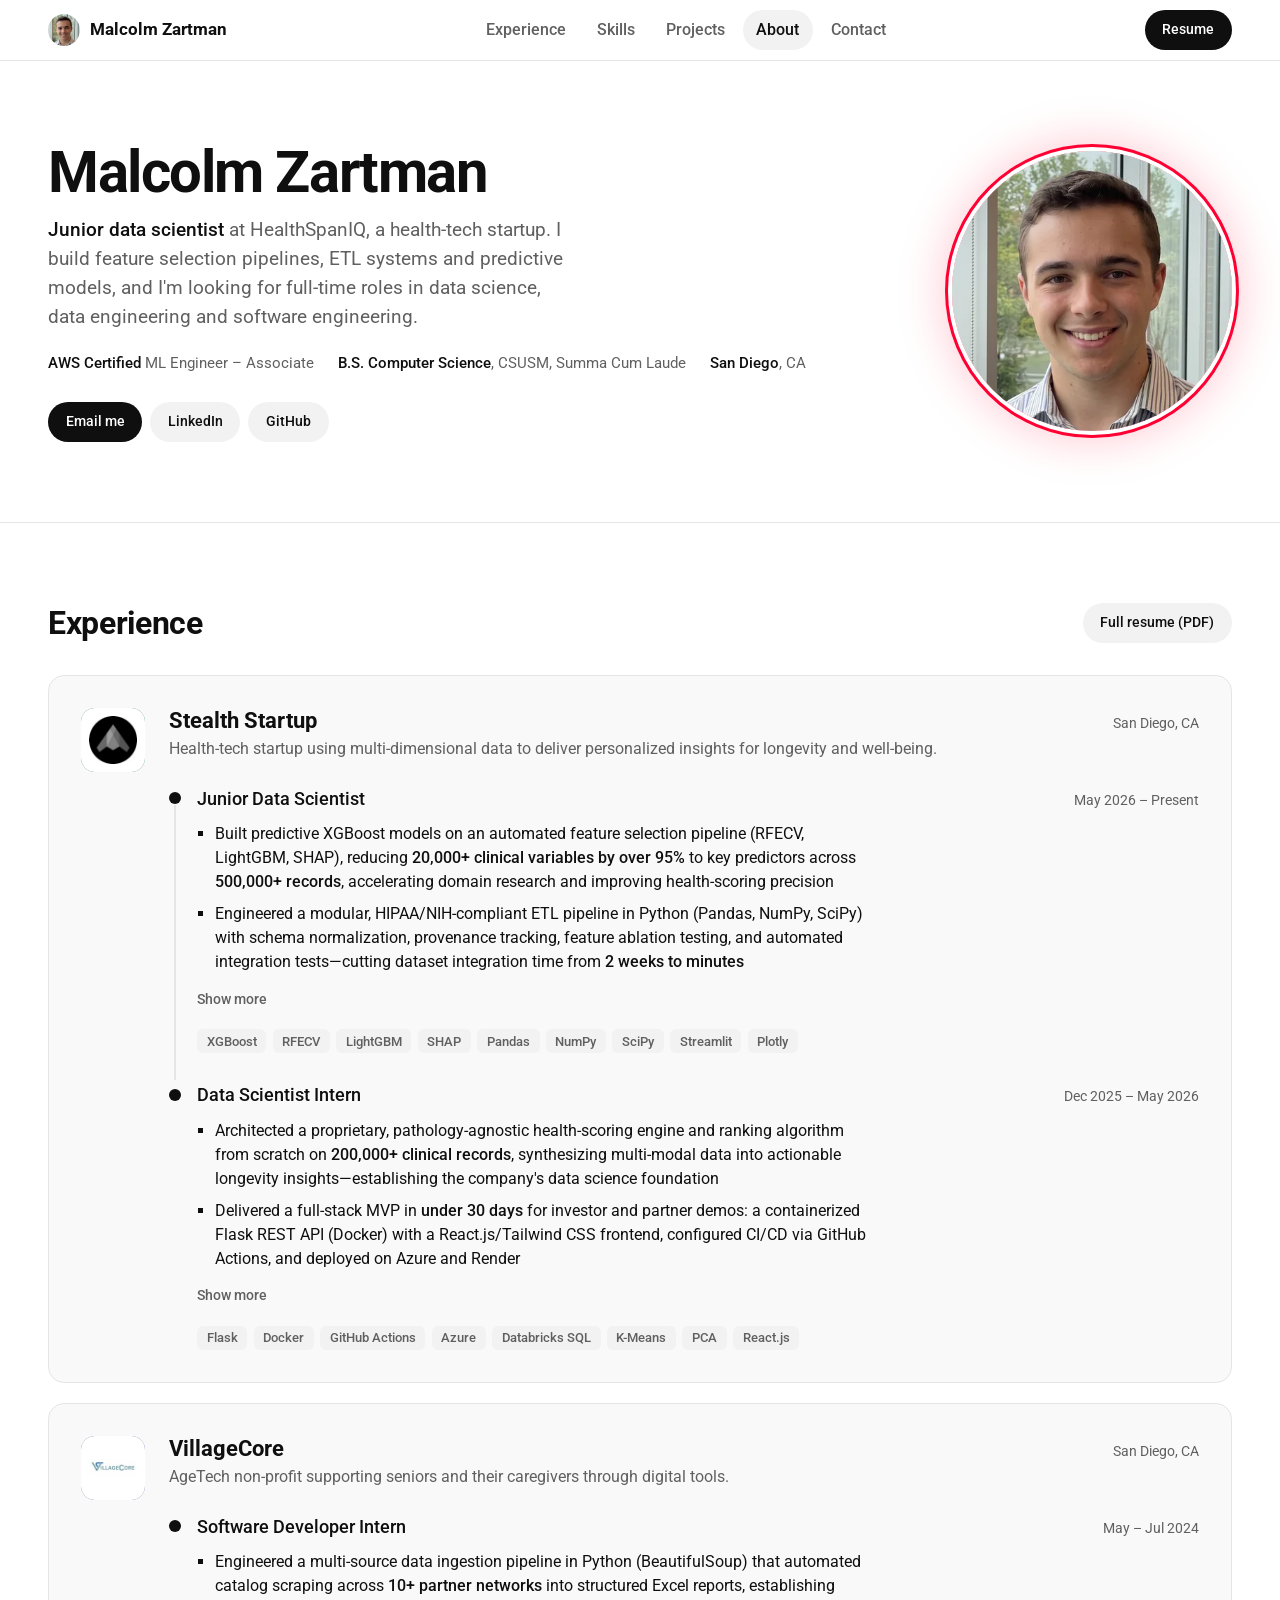
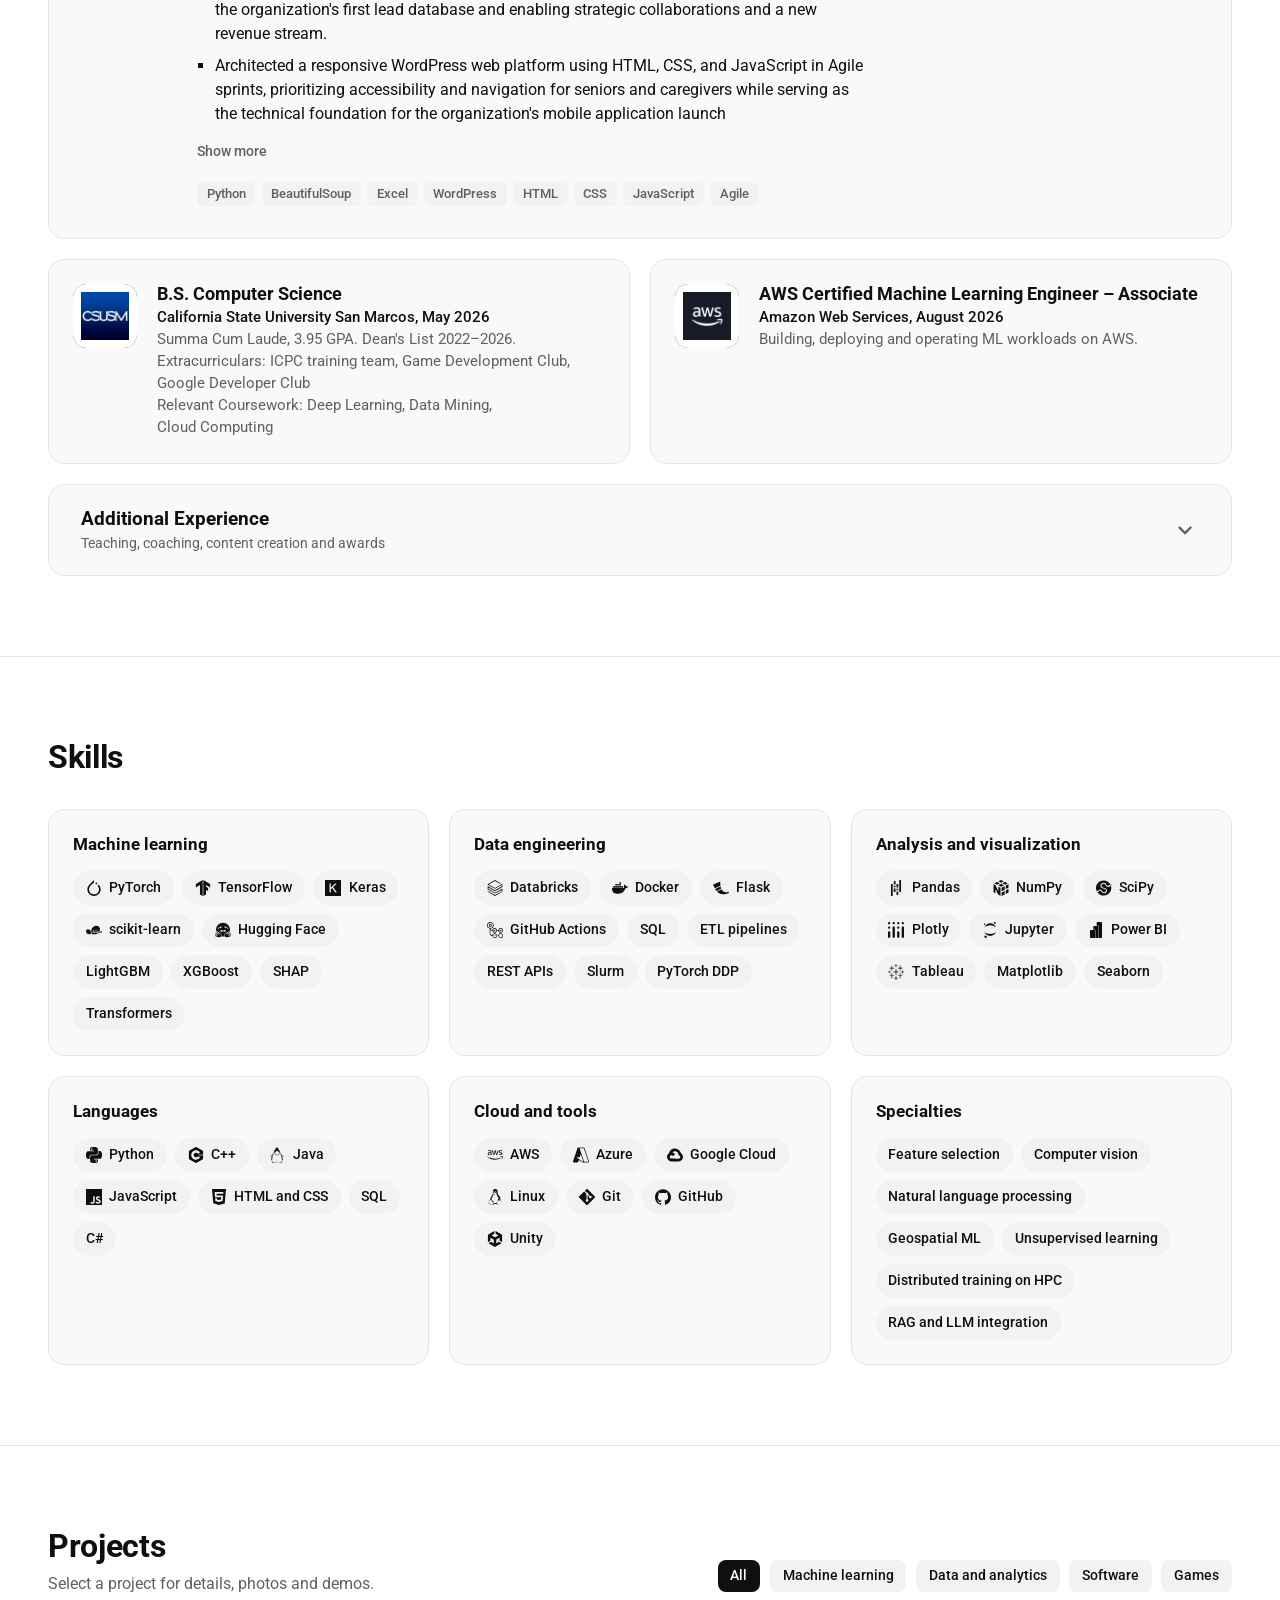
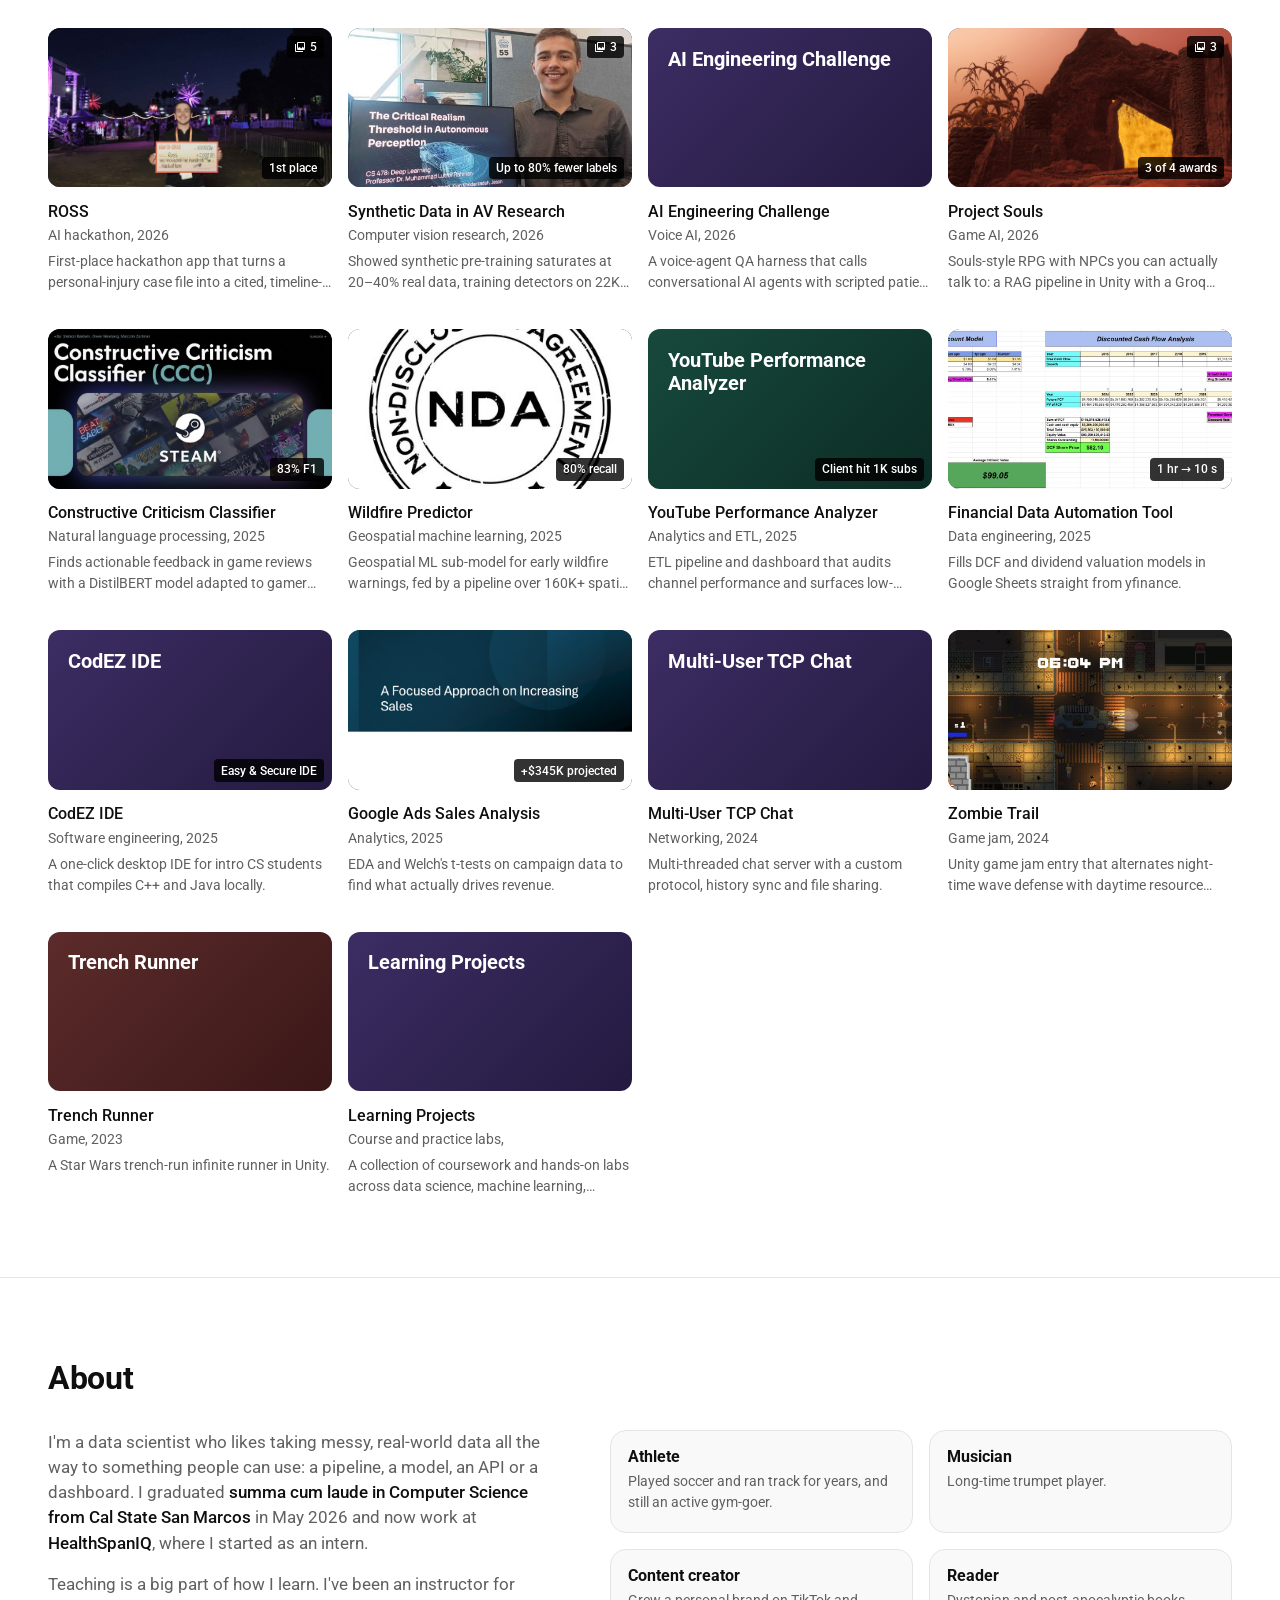
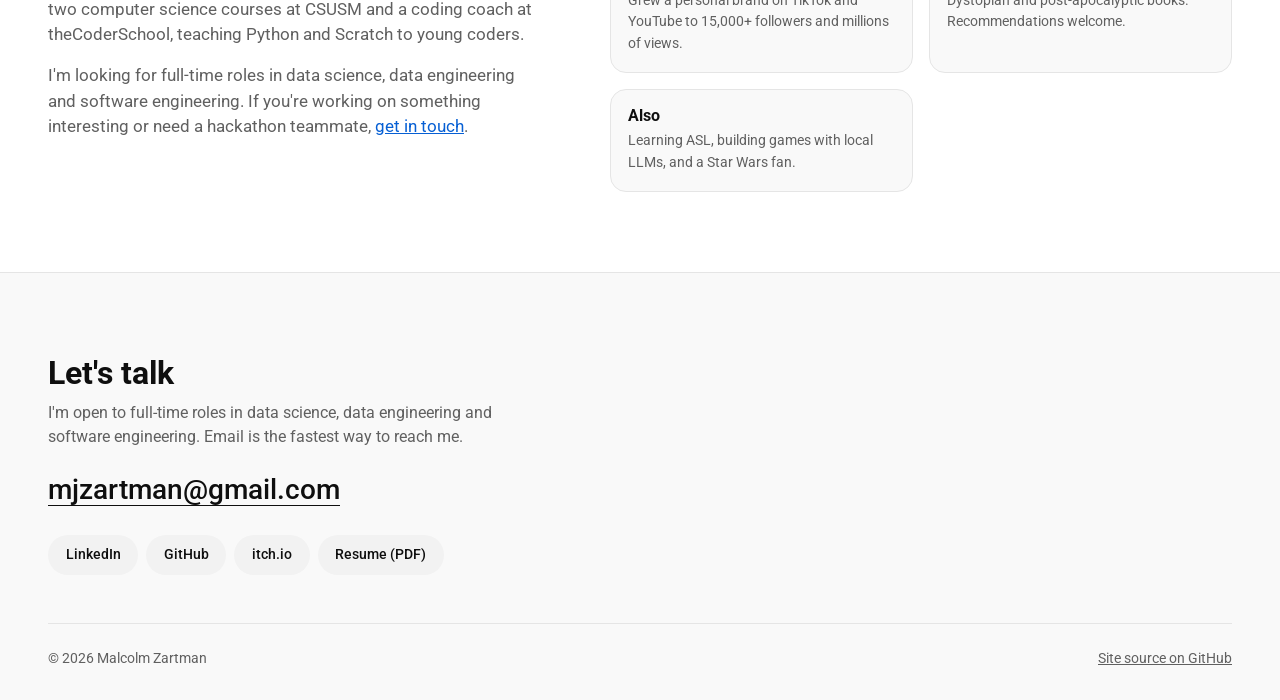
==== index.html @ df13b19b "Update index.html" ====
<!doctype html>
<html lang="en">

<head>
  <meta charset="utf-8">
  <meta name="viewport" content="width=device-width, initial-scale=1">
  <title>Malcolm Zartman · Data scientist</title>
  <meta name="description"
    content="Malcolm Zartman is a junior data scientist at HealthSpanIQ building feature selection pipelines, ETL systems and predictive models. Open to data science, data engineering and software engineering roles.">
  <meta property="og:type" content="website">
  <meta property="og:title" content="Malcolm Zartman · Data scientist">
  <meta property="og:description"
    content="Junior data scientist. AWS Certified ML Engineer – Associate. Projects in machine learning, data engineering and software.">
  <meta property="og:url" content="https://malcolmzyx.github.io/">
  <meta property="og:image" content="https://malcolmzyx.github.io/assets/images/profile/headshot.jpg">
  <meta name="color-scheme" content="dark light">
  <link rel="icon" href="assets/icons/favicon.svg" type="image/svg+xml">
  <link rel="icon" href="favicon.ico" sizes="48x48">
  <link rel="apple-touch-icon" href="assets/icons/apple-touch-icon.png">
  <link rel="preconnect" href="https://fonts.googleapis.com">
  <link rel="preconnect" href="https://fonts.gstatic.com" crossorigin>
  <link rel="stylesheet" href="https://fonts.googleapis.com/css2?family=Roboto:wght@400;500;700&display=swap">
  <link rel="stylesheet" href="assets/css/style.css">
  <script>
    // Record images that fail before main.js loads, so it can apply fallbacks.
    document.addEventListener("error", function (e) {
      if (e.target.tagName === "IMG") (window.__brokenImgs = window.__brokenImgs || []).push(e.target);
    }, true);
  </script>
</head>

<body>
  <a class="skip-link" href="#main">Skip to content</a>

  <header class="masthead">
    <div class="wrap">
      <a class="brand" href="#top"><img src="assets/images/profile/headshot-400.webp" alt="" width="32"
          height="32">Malcolm Zartman</a>
      <nav class="site-nav" aria-label="Sections">
        <ul>
          <li><a href="#experience">Experience</a></li>
          <li><a href="#skills">Skills</a></li>
          <li><a href="#projects">Projects</a></li>
          <li><a href="#about">About</a></li>
          <li><a href="#contact">Contact</a></li>
        </ul>
      </nav>
      <a class="pill pill-primary" href="assets/files/malcolm-zartman-resume.pdf" target="_blank"
        rel="noopener">Resume</a>
    </div>
  </header>

  <main id="main">
    <!-- Hero -->
    <section class="hero" id="top" aria-labelledby="hero-title">
      <div class="wrap">
        <div>
          <h1 id="hero-title">Malcolm Zartman</h1>
          <p class="lede"><strong>Junior data scientist</strong> at HealthSpanIQ, a health-tech startup. I build feature
            selection pipelines, ETL systems and predictive models, and I'm looking for full-time roles in data science,
            data engineering and software engineering.</p>
          <ul class="facts">
            <li><strong>AWS Certified</strong> ML Engineer – Associate</li>
            <li><strong>B.S. Computer Science</strong>, CSUSM, Summa Cum Laude</li>
            <li><strong>San Diego</strong>, CA</li>
          </ul>
          <ul class="pills">
            <li><a class="pill pill-primary" href="mailto:mjzartman@gmail.com">Email me</a></li>
            <li><a class="pill" href="https://www.linkedin.com/in/malcolm-zartman">LinkedIn</a></li>
            <li><a class="pill" href="https://github.com/MalcolmZyx">GitHub</a></li>
          </ul>
        </div>
        <img class="hero-photo" src="assets/images/profile/headshot-800.webp"
          srcset="assets/images/profile/headshot-400.webp 400w, assets/images/profile/headshot-800.webp 800w"
          sizes="(min-width: 900px) 280px, 140px" alt="Malcolm Zartman" width="280" height="280">
      </div>
    </section>

    <!-- Experience -->
    <section class="section" id="experience" aria-labelledby="experience-title">
      <div class="wrap">
        <div class="section-head">
          <div>
            <h2 class="section-title" id="experience-title">Experience</h2>
          </div>
          <a class="pill" href="assets/files/malcolm-zartman-resume.pdf" target="_blank" rel="noopener">Full resume
            (PDF)</a>
        </div>

        <ul class="employers">
          <li class="employer">
            <!-- Logo: add assets/images/experience/healthspaniq.svg (or .png) to replace the monogram. -->
            <div class="logo" style="--logo-bg:#1f6f5c" aria-hidden="true">HS<img
                src="assets/images/experience/healthspaniq.jpg" alt=""></div>
            <div>
              <div class="employer-head">
                <h3>Stealth Startup</h3>
                <span class="employer-place">San Diego, CA</span>
              </div>
              <p class="employer-about">Health-tech startup using multi-dimensional data to deliver personalized
                insights for longevity and well-being.</p>
              <ol class="roles">
                <li class="role">
                  <div class="role-head">
                    <h4>Junior Data Scientist</h4>
                    <span class="role-dates">May 2026 – Present</span>
                  </div>
                  <ul class="role-points">
                    <li>Built predictive XGBoost models on an automated feature selection pipeline (RFECV, LightGBM,
                      SHAP), reducing <strong>20,000+ clinical variables by over 95%</strong> to key predictors across
                      <strong>500,000+ records</strong>, accelerating domain research and improving health-scoring
                      precision
                    </li>
                    <li>Engineered a modular, HIPAA/NIH-compliant ETL pipeline in Python (Pandas, NumPy, SciPy) with
                      schema normalization, provenance tracking, feature ablation testing, and automated integration
                      tests—cutting dataset integration time from <strong>2 weeks to minutes</strong></li>
                  </ul>
                  <details class="more">
                    <summary><span class="when-closed">Show more</span><span class="when-open">Show less</span>
                    </summary>
                    <ul class="role-points">
                      <li>Replaced static threshold cutoffs with continuous actuarial hazard models, enabling more
                        granular and defensible risk estimates</li>
                      <li>Developed interactive dashboards (Streamlit, Plotly, Excel) and documentation that translate
                        complex datasets, internal research, and model architecture into clear insights for
                        non-technical leadership</li>
                      <li>Built an insights engine that surfaced a novel clinical finding consistent with published
                        research, informing product strategy and investor decks</li>
                      <li>Earned an executive commendation for onboarding cross-functional technical talent and clinical
                        experts, establishing HIPAA/NIH data governance standards</li>
                    </ul>
                  </details>
                  <ul class="tags" aria-label="Tools">
                    <li>XGBoost</li>
                    <li>RFECV</li>
                    <li>LightGBM</li>
                    <li>SHAP</li>
                    <li>Pandas</li>
                    <li>NumPy</li>
                    <li>SciPy</li>
                    <li>Streamlit</li>
                    <li>Plotly</li>
                  </ul>
                </li>
                <li class="role">
                  <div class="role-head">
                    <h4>Data Scientist Intern</h4>
                    <span class="role-dates">Dec 2025 – May 2026</span>
                  </div>
                  <ul class="role-points">
                    <li>Architected a proprietary, pathology-agnostic health-scoring engine and ranking algorithm from
                      scratch on <strong>200,000+ clinical records</strong>, synthesizing multi-modal data into
                      actionable longevity insights—establishing the company's data science foundation</li>
                    <li>Delivered a full-stack MVP in <strong>under 30 days</strong> for investor and partner demos: a
                      containerized Flask REST API (Docker) with a React.js/Tailwind CSS frontend, configured CI/CD via
                      GitHub Actions, and deployed on Azure and Render</li>
                  </ul>
                  <details class="more">
                    <summary><span class="when-closed">Show more</span><span class="when-open">Show less</span>
                    </summary>
                    <ul class="role-points">
                      <li>Wrote Databricks SQL to aggregate multi-source clinical data and profiled patient risk using
                        K-Means, optimizing cohort granularity with PCA and silhouette analysis</li>
                      <li>Applied temporal sequence mining to surface drug-interaction patterns consistent with
                        published research</li>
                      <li>Partnered with the CTO and Product Manager on technical roadmaps, presenting statistical
                        modeling and analytics to leadership to support seed-investor engagement</li>
                    </ul>
                  </details>
                  <ul class="tags" aria-label="Tools">
                    <li>Flask</li>
                    <li>Docker</li>
                    <li>GitHub Actions</li>
                    <li>Azure</li>
                    <li>Databricks SQL</li>
                    <li>K-Means</li>
                    <li>PCA</li>
                    <li>React.js</li>
                  </ul>
                </li>
              </ol>
            </div>
          </li>

          <li class="employer">
            <!-- Logo: add assets/images/experience/villagecore.svg (or .png) to replace the monogram. -->
            <div class="logo" style="--logo-bg:#6a4c93" aria-hidden="true">VC<img
                src="assets/images/experience/villagecore.jpg" alt=""></div>
            <div>
              <div class="employer-head">
                <h3>VillageCore</h3>
                <span class="employer-place">San Diego, CA</span>
              </div>
              <p class="employer-about">AgeTech non-profit supporting seniors and their caregivers through digital
                tools.</p>
              <ol class="roles">
                <li class="role">
                  <div class="role-head">
                    <h4>Software Developer Intern</h4>
                    <span class="role-dates">May – Jul 2024</span>
                  </div>
                  <ul class="role-points">
                    <li>Engineered a multi-source data ingestion pipeline in Python (BeautifulSoup) that automated
                      catalog scraping across <strong>10+ partner networks</strong> into structured Excel reports,
                      establishing the organization's first lead database and enabling strategic collaborations and a
                      new revenue stream.</li>
                    <li>Architected a responsive WordPress web platform using HTML, CSS, and JavaScript in Agile
                      sprints, prioritizing accessibility and navigation for seniors and caregivers while serving as the
                      technical foundation for the organization's mobile application launch</li>
                  </ul>
                  <details class="more">
                    <summary><span class="when-closed">Show more</span><span class="when-open">Show less</span>
                    </summary>
                    <ul class="role-points">
                      <li>Designed and implemented the organization's first affiliate marketing framework within the
                        application, providing the technical infrastructure to scale partnerships and support long-term
                        sustainability</li>
                      <li>Translated high-level business goals into technical features during Agile development,
                        ensuring the platform remained highly accessible for both seniors and caregivers while improving
                        navigation and discovery time from <strong>days to minutes</strong></li>
                    </ul>
                  </details>
                  <ul class="tags" aria-label="Tools">
                    <li>Python</li>
                    <li>BeautifulSoup</li>
                    <li>Excel</li>
                    <li>WordPress</li>
                    <li>HTML</li>
                    <li>CSS</li>
                    <li>JavaScript</li>
                    <li>Agile</li>
                  </ul>
                </li>
              </ol>
            </div>
          </li>
        </ul>

        <div class="credentials">
          <div class="credential">
            <!-- Logo: assets/images/experience/csusm.svg (or .png) -->
            <div class="logo" style="--logo-bg:#1b3b6f" aria-hidden="true">CSU<img
                src="assets/images/experience/csusm.jpg" alt=""></div>
            <div>
              <h3>B.S. Computer Science</h3>
              <p class="strong">California State University San Marcos, May 2026</p>
              <p>Summa Cum Laude, 3.95 GPA. Dean's List 2022–2026.</p>
              <p>Extracurriculars: ICPC training team, Game Development Club, Google Developer Club</p>
              <p>Relevant Coursework: Deep Learning, Data Mining, Cloud Computing</p>
            </div>
          </div>
          <div class="credential">
            <!-- Logo: assets/images/experience/aws.svg (or .png) -->
            <div class="logo" style="--logo-bg:#232f3e" aria-hidden="true">AWS<img
                src="assets/images/experience/aws.jpg" alt=""></div>
            <div>
              <h3>AWS Certified Machine Learning Engineer – Associate</h3>
              <p class="strong">Amazon Web Services, August 2026</p>
              <p>Building, deploying and operating ML workloads on AWS.</p>
            </div>
          </div>
        </div>

        <!-- Additional Experience: expands on click. Each <li class="extra"> is one entry; copy one to add more.
             Optional logos: assets/images/experience/<name>.svg (or .png), same as the employers above. -->
        <details class="additional">
          <summary>
            <span>
              <span class="additional-title">Additional Experience</span>
              <span class="additional-sub">Teaching, coaching, content creation and awards</span>
            </span>
            <svg class="additional-chevron" viewBox="0 0 24 24" fill="currentColor" aria-hidden="true">
              <path d="M7.4 8.6 12 13.2l4.6-4.6L18 10l-6 6-6-6z" />
            </svg>
          </summary>
          <div class="additional-body">
            <div class="extra-group">
              <h3>Teaching and coaching</h3>
              <ul class="extra-list">
                <li class="extra">
                  <div class="logo logo-sm" style="--logo-bg:#1b3b6f" aria-hidden="true">CSU<img
                      src="assets/images/experience/csusm.jpg" alt=""></div>
                  <div>
                    <div class="extra-head">
                      <h4>Instructor, CS 211 and CS 370</h4><span class="role-dates"></span>
                    </div>
                    <p class="extra-org">California State University San Marcos</p>
                    <p>Taught and mentored university students in advanced C++ and software engineering courses.</p>
                  </div>
                </li>
                <li class="extra">
                  <div class="logo logo-sm" style="--logo-bg:#2b6cb0" aria-hidden="true">TCS<img
                      src="assets/images/experience/thecoderschool.jpg" alt=""></div>
                  <div>
                    <div class="extra-head">
                      <h4>Coding Coach</h4><span class="role-dates"></span>
                    </div>
                    <p class="extra-org">theCoderSchool</p>
                    <p>Taught Python and Scratch to young coders writing their first programs.</p>
                  </div>
                </li>
                <li class="extra">
                  <div class="logo logo-sm" style="--logo-bg:#8a5a2b" aria-hidden="true">MS<img
                      src="assets/images/experience/master-sports.jpg" alt=""></div>
                  <div>
                    <div class="extra-head">
                      <h4>Assistant Coach</h4><span class="role-dates"></span>
                    </div>
                    <p class="extra-org">Master Sports</p>
                  </div>
                </li>
              </ul>
            </div>
            <div class="extra-group">
              <h3>Content creation</h3>
              <ul class="extra-list">
                <li class="extra">
                  <div class="logo logo-sm" style="--logo-bg:#111111" aria-hidden="true"><svg class="skill-icon"
                      style="width:22px;height:22px" viewBox="0 0 24 24" fill="currentColor" aria-hidden="true"
                      focusable="false">
                      <path
                        d="M12.525.02c1.31-.02 2.61-.01 3.91-.02.08 1.53.63 3.09 1.75 4.17 1.12 1.11 2.7 1.62 4.24 1.79v4.03c-1.44-.05-2.89-.35-4.2-.97-.57-.26-1.1-.59-1.62-.93-.01 2.92.01 5.84-.02 8.75-.08 1.4-.54 2.79-1.35 3.94-1.31 1.92-3.58 3.17-5.91 3.21-1.43.08-2.86-.31-4.08-1.03-2.02-1.19-3.44-3.37-3.65-5.71-.02-.5-.03-1-.01-1.49.18-1.9 1.12-3.72 2.58-4.96 1.66-1.44 3.98-2.13 6.15-1.72.02 1.48-.04 2.96-.04 4.44-.99-.32-2.15-.23-3.02.37-.63.41-1.11 1.04-1.36 1.75-.21.51-.15 1.07-.14 1.61.24 1.64 1.82 3.02 3.5 2.87 1.12-.01 2.19-.66 2.77-1.61.19-.33.4-.67.41-1.06.1-1.79.06-3.57.07-5.36.01-4.03-.01-8.05.02-12.07z" />
                    </svg></div>
                  <div>
                    <div class="extra-head">
                      <h4>Monetized Content Creator</h4><span class="role-dates"></span>
                    </div>
                    <p class="extra-org">TikTok</p>
                    <p>Grew a personal brand to 15,000+ followers and millions of views.</p>
                  </div>
                </li>
              </ul>
            </div>
            <div class="extra-group">
              <h3>Awards</h3>
              <ul class="extra-list">
                <li class="extra">
                  <div class="logo logo-sm logo-award" aria-hidden="true"><svg viewBox="0 0 24 24" fill="currentColor"
                      width="22" height="22">
                      <path
                        d="M19 5h-2V3H7v2H5a2 2 0 0 0-2 2v1a5 5 0 0 0 4.4 4.96A5 5 0 0 0 11 15.9V19H7v2h10v-2h-4v-3.1a5 5 0 0 0 3.6-2.94A5 5 0 0 0 21 8V7a2 2 0 0 0-2-2zM5 8V7h2v3.82A3 3 0 0 1 5 8zm14 0a3 3 0 0 1-2 2.82V7h2v1z" />
                    </svg></div>
                  <div>
                    <div class="extra-head">
                      <h4>1st place, Swans Applied AI Hackathon</h4><span class="role-dates">Oct 2026</span>
                    </div>
                    <p>Won with ROSS, an AI case-brief app for personal-injury law firms. <a href="#ross"
                        data-open="ross">See the project</a></p>
                  </div>
                </li>
                <li class="extra">
                  <div class="logo logo-sm logo-award" aria-hidden="true"><svg viewBox="0 0 24 24" fill="currentColor"
                      width="22" height="22">
                      <path
                        d="M19 5h-2V3H7v2H5a2 2 0 0 0-2 2v1a5 5 0 0 0 4.4 4.96A5 5 0 0 0 11 15.9V19H7v2h10v-2h-4v-3.1a5 5 0 0 0 3.6-2.94A5 5 0 0 0 21 8V7a2 2 0 0 0-2-2zM5 8V7h2v3.82A3 3 0 0 1 5 8zm14 0a3 3 0 0 1-2 2.82V7h2v1z" />
                    </svg></div>
                  <div>
                    <div class="extra-head">
                      <h4>3 of 4 course awards, CS 485 demo day</h4><span class="role-dates">May 2026</span>
                    </div>
                    <p>Technical excellence, best art and best overall game for Project Souls. <a href="#project-souls"
                        data-open="project-souls">See the project</a></p>
                  </div>
                </li>
              </ul>
            </div>
          </div>
        </details>
      </div>
    </section>

    <!-- Skills -->
    <section class="section" id="skills" aria-labelledby="skills-title">
      <div class="wrap">
        <div class="section-head">
          <h2 class="section-title" id="skills-title">Skills</h2>
        </div>
        <ul class="skill-groups">
          <li class="skill-group">
            <h3>Machine learning</h3>
            <ul class="skill-list">
              <li class="skill"><svg class="skill-icon" viewBox="0 0 24 24" fill="currentColor" aria-hidden="true"
                  focusable="false">
                  <path
                    d="M12.005 0L4.952 7.053a9.865 9.865 0 000 14.022 9.866 9.866 0 0014.022 0c3.984-3.9 3.986-10.205.085-14.023l-1.744 1.743c2.904 2.905 2.904 7.634 0 10.538s-7.634 2.904-10.538 0-2.904-7.634 0-10.538l4.647-4.646.582-.665zm3.568 3.899a1.327 1.327 0 00-1.327 1.327 1.327 1.327 0 001.327 1.328A1.327 1.327 0 0016.9 5.226 1.327 1.327 0 0015.573 3.9z" />
                </svg>PyTorch</li>
              <li class="skill"><svg class="skill-icon" viewBox="0 0 24 24" fill="currentColor" aria-hidden="true"
                  focusable="false">
                  <path
                    d="M1.292 5.856L11.54 0v24l-4.095-2.378V7.603l-6.168 3.564.015-5.31zm21.43 5.311l-.014-5.31L12.46 0v24l4.095-2.378V14.87l3.092 1.788-.018-4.618-3.074-1.756V7.603l6.168 3.564z" />
                </svg>TensorFlow</li>
              <li class="skill"><svg class="skill-icon" viewBox="0 0 24 24" fill="currentColor" aria-hidden="true"
                  focusable="false">
                  <path
                    d="M24 0H0v24h24V0zM8.45 5.16l.2.17v6.24l6.46-6.45h1.96l.2.4-5.14 5.1 5.47 7.94-.2.3h-1.94l-4.65-6.88-2.16 2.08v4.6l-.19.2H7l-.2-.2V5.33l.17-.17h1.48z" />
                </svg>Keras</li>
              <li class="skill"><svg class="skill-icon" viewBox="0 0 24 24" fill="currentColor" aria-hidden="true"
                  focusable="false">
                  <path
                    d="M15.601 5.53c-1.91.035-3.981.91-5.63 2.56-2.93 2.93-2.083 8.53-1.088 9.525.805.804 6.595 1.843 9.526-1.088a9.74 9.74 0 0 0 .584-.643c.043-.292.205-.66.489-1.106a1.848 1.848 0 0 1-.537.176c-.144.265-.37.55-.676.855-.354.335-.607.554-.76.656a.795.795 0 0 1-.437.152c-.35 0-.514-.308-.494-.924-.22.316-.425.549-.612.7a.914.914 0 0 1-.578.224c-.194 0-.36-.09-.496-.273a1.03 1.03 0 0 1-.193-.507 4.016 4.016 0 0 1-.726.583c-.224.132-.47.197-.74.197-.3 0-.543-.096-.727-.288a.978.978 0 0 1-.257-.524v.004c-.3.276-.564.48-.79.611a1.295 1.295 0 0 1-.649.197.693.693 0 0 1-.571-.275c-.145-.183-.218-.43-.218-.739 0-.464.101-1.02.302-1.67.201-.65.445-1.25.733-1.797l.842-.312a.21.21 0 0 1 .06-.013c.063 0 .116.047.157.14.04.095.061.221.061.38 0 .451-.104.888-.312 1.31-.207.422-.532.873-.974 1.352-.018.23-.027.388-.027.474 0 .193.036.345.106.458.071.113.165.169.282.169a.71.71 0 0 0 .382-.13c.132-.084.333-.26.602-.523.028-.418.187-.798.482-1.142.324-.38.685-.569 1.08-.569.206 0 .37.054.494.16a.524.524 0 0 1 .186.417c0 .458-.486.829-1.459 1.114.088.43.32.646.693.646a.807.807 0 0 0 .417-.117c.129-.076.321-.243.575-.497.032-.252.118-.495.259-.728.182-.3.416-.544.701-.73.285-.185.537-.278.756-.278.276 0 .47.127.58.381l.677-.374h.186l-.292.971c-.15.488-.226.823-.226 1.004 0 .19.067.285.202.285.086 0 .181-.045.285-.137.104-.092.25-.232.437-.42v.001c.143-.155.274-.32.392-.494-.19-.084-.285-.21-.285-.375 0-.17.058-.352.174-.545.116-.194.275-.29.479-.29.172 0 .258.088.258.265 0 .139-.05.338-.149.596.367-.04.687-.32.961-.842l.228-.01c1.059-2.438.828-5.075-.83-6.732-1.019-1.02-2.408-1.5-3.895-1.471zm4.725 8.203a8.938 8.938 0 0 1-1.333 2.151 1.09 1.09 0 0 0-.012.147c0 .168.047.309.14.423.092.113.206.17.34.17.296 0 .714-.264 1.254-.787-.001.04-.003.08-.003.121 0 .146.012.368.036.666l.733-.172c0-.2.003-.357.01-.474.01-.157.033-.33.066-.517.02-.11.07-.216.152-.315l.186-.216a5.276 5.276 0 0 1 .378-.397c.062-.055.116-.099.162-.13a.26.26 0 0 1 .123-.046c.055 0 .083.035.083.106 0 .07-.052.236-.156.497-.194.486-.292.848-.292 1.084 0 .175.046.314.136.418a.45.45 0 0 0 .358.155c.365 0 .803-.269 1.313-.808v-.381c-.361.426-.623.64-.784.64-.109 0-.163-.067-.163-.2 0-.1.065-.316.195-.65.19-.486.285-.836.285-1.048a.464.464 0 0 0-.112-.319.36.36 0 0 0-.282-.127c-.165 0-.354.077-.567.233-.213.156-.5.436-.863.84.053-.262.165-.622.335-1.08l-.809.156a6.54 6.54 0 0 0-.399 1.074c-.04.156-.07.316-.092.48a7.447 7.447 0 0 1-.49.45.38.38 0 0 1-.229.08.208.208 0 0 1-.174-.082.352.352 0 0 1-.064-.222c0-.1.019-.214.056-.343.038-.13.12-.373.249-.731l.308-.849zm-17.21-2.927c-.863-.016-1.67.263-2.261.854-1.352 1.352-1.07 3.827.631 5.527 1.7 1.701 4.95 1.21 5.527.632.467-.466 1.07-3.827-.631-5.527-.957-.957-2.158-1.465-3.267-1.486zm12.285.358h.166v.21H15.4zm.427 0h.166v.865l.46-.455h.195l-.364.362.428.684h-.198l-.357-.575-.164.166v.41h-.166zm1.016 0h.166v.21h-.166zm.481.122h.166v.288h.172v.135h-.172v.717c0 .037.006.062.02.075.012.013.037.02.074.02a.23.23 0 0 0 .078-.01v.141a.802.802 0 0 1-.136.014.23.23 0 0 1-.15-.043.15.15 0 0 1-.052-.123v-.79h-.141v-.136h.141zm-3.562.258c.081 0 .15.012.207.038.057.024.1.061.13.11s.045.106.045.173h-.176c-.006-.111-.075-.167-.208-.167a.285.285 0 0 0-.164.041.134.134 0 0 0-.06.117c0 .035.015.065.045.088.03.024.08.044.15.06l.16.039a.47.47 0 0 1 .224.105c.047.046.07.108.07.186a.3.3 0 0 1-.052.175.327.327 0 0 1-.152.116.585.585 0 0 1-.226.041c-.136 0-.24-.03-.309-.088-.069-.059-.105-.149-.109-.269h.176c.004.037.01.065.017.084a.166.166 0 0 0 .034.054c.044.043.112.065.204.065a.31.31 0 0 0 .177-.045.139.139 0 0 0 .067-.119.116.116 0 0 0-.038-.09.287.287 0 0 0-.124-.055l-.156-.038a1.248 1.248 0 0 1-.159-.05.359.359 0 0 1-.098-.061.22.22 0 0 1-.058-.083.32.32 0 0 1-.016-.108c0-.096.036-.174.109-.232a.45.45 0 0 1 .29-.087zm1.035 0a.46.46 0 0 1 .202.043.351.351 0 0 1 .187.212.577.577 0 0 1 .023.126h-.168a.256.256 0 0 0-.078-.168.242.242 0 0 0-.17-.06.248.248 0 0 0-.155.05.306.306 0 0 0-.1.144.662.662 0 0 0-.034.224.58.58 0 0 0 .035.214.299.299 0 0 0 .101.135.261.261 0 0 0 .157.048c.142 0 .227-.084.256-.252h.167a.519.519 0 0 1-.065.22.35.35 0 0 1-.146.138.464.464 0 0 1-.216.048.448.448 0 0 1-.246-.066.441.441 0 0 1-.161-.192.703.703 0 0 1-.057-.293c0-.085.01-.163.032-.233a.522.522 0 0 1 .095-.182.403.403 0 0 1 .15-.117.453.453 0 0 1 .191-.04zm.603.03h.166v1.046H15.4zm1.443 0h.166v1.046h-.166zm-5.05.618c-.08 0-.2.204-.356.611-.155.407-.308.977-.459 1.71.281-.312.509-.662.683-1.05.175-.387.262-.72.262-.999a.455.455 0 0 0-.036-.197c-.025-.05-.056-.075-.093-.075zm4.662 1.797c-.221 0-.431.188-.629.563-.197.376-.296.722-.296 1.038 0 .12.029.216.088.29a.273.273 0 0 0 .223.111c.221 0 .43-.188.625-.565.196-.377.294-.725.294-1.043a.457.457 0 0 0-.083-.29.269.269 0 0 0-.222-.104zm-2.848.007c-.146 0-.285.11-.417.333-.133.222-.2.51-.2.866.566-.159.849-.452.849-.881 0-.212-.077-.318-.232-.318Z" />
                </svg>scikit-learn</li>
              <li class="skill"><svg class="skill-icon" viewBox="0 0 24 24" fill="currentColor" aria-hidden="true"
                  focusable="false">
                  <path
                    d="M12.025 1.13c-5.77 0-10.449 4.647-10.449 10.378 0 1.112.178 2.181.503 3.185.064-.222.203-.444.416-.577a.96.96 0 0 1 .524-.15c.293 0 .584.124.84.284.278.173.48.408.71.694.226.282.458.611.684.951v-.014c.017-.324.106-.622.264-.874s.403-.487.762-.543c.3-.047.596.06.787.203s.31.313.4.467c.15.257.212.468.233.542.01.026.653 1.552 1.657 2.54.616.605 1.01 1.223 1.082 1.912.055.537-.096 1.059-.38 1.572.637.121 1.294.187 1.967.187.657 0 1.298-.063 1.921-.178-.287-.517-.44-1.041-.384-1.581.07-.69.465-1.307 1.081-1.913 1.004-.987 1.647-2.513 1.657-2.539.021-.074.083-.285.233-.542.09-.154.208-.323.4-.467a1.08 1.08 0 0 1 .787-.203c.359.056.604.29.762.543s.247.55.265.874v.015c.225-.34.457-.67.683-.952.23-.286.432-.52.71-.694.257-.16.547-.284.84-.285a.97.97 0 0 1 .524.151c.228.143.373.388.43.625l.006.04a10.3 10.3 0 0 0 .534-3.273c0-5.731-4.678-10.378-10.449-10.378M8.327 6.583a1.5 1.5 0 0 1 .713.174 1.487 1.487 0 0 1 .617 2.013c-.183.343-.762-.214-1.102-.094-.38.134-.532.914-.917.71a1.487 1.487 0 0 1 .69-2.803m7.486 0a1.487 1.487 0 0 1 .689 2.803c-.385.204-.536-.576-.916-.71-.34-.12-.92.437-1.103.094a1.487 1.487 0 0 1 .617-2.013 1.5 1.5 0 0 1 .713-.174m-10.68 1.55a.96.96 0 1 1 0 1.921.96.96 0 0 1 0-1.92m13.838 0a.96.96 0 1 1 0 1.92.96.96 0 0 1 0-1.92M8.489 11.458c.588.01 1.965 1.157 3.572 1.164 1.607-.007 2.984-1.155 3.572-1.164.196-.003.305.12.305.454 0 .886-.424 2.328-1.563 3.202-.22-.756-1.396-1.366-1.63-1.32q-.011.001-.02.006l-.044.026-.01.008-.03.024q-.018.017-.035.036l-.032.04a1 1 0 0 0-.058.09l-.014.025q-.049.088-.11.19a1 1 0 0 1-.083.116 1.2 1.2 0 0 1-.173.18q-.035.029-.075.058a1.3 1.3 0 0 1-.251-.243 1 1 0 0 1-.076-.107c-.124-.193-.177-.363-.337-.444-.034-.016-.104-.008-.2.022q-.094.03-.216.087-.06.028-.125.063l-.13.074q-.067.04-.136.086a3 3 0 0 0-.135.096 3 3 0 0 0-.26.219 2 2 0 0 0-.12.121 2 2 0 0 0-.106.128l-.002.002a2 2 0 0 0-.09.132l-.001.001a1.2 1.2 0 0 0-.105.212q-.013.036-.024.073c-1.139-.875-1.563-2.317-1.563-3.203 0-.334.109-.457.305-.454m.836 10.354c.824-1.19.766-2.082-.365-3.194-1.13-1.112-1.789-2.738-1.789-2.738s-.246-.945-.806-.858-.97 1.499.202 2.362c1.173.864-.233 1.45-.685.64-.45-.812-1.683-2.896-2.322-3.295s-1.089-.175-.938.647 2.822 2.813 2.562 3.244-1.176-.506-1.176-.506-2.866-2.567-3.49-1.898.473 1.23 2.037 2.16c1.564.932 1.686 1.178 1.464 1.53s-3.675-2.511-4-1.297c-.323 1.214 3.524 1.567 3.287 2.405-.238.839-2.71-1.587-3.216-.642-.506.946 3.49 2.056 3.522 2.064 1.29.33 4.568 1.028 5.713-.624m5.349 0c-.824-1.19-.766-2.082.365-3.194 1.13-1.112 1.789-2.738 1.789-2.738s.246-.945.806-.858.97 1.499-.202 2.362c-1.173.864.233 1.45.685.64.451-.812 1.683-2.896 2.322-3.295s1.089-.175.938.647-2.822 2.813-2.562 3.244 1.176-.506 1.176-.506 2.866-2.567 3.49-1.898-.473 1.23-2.037 2.16c-1.564.932-1.686 1.178-1.464 1.53s3.675-2.511 4-1.297c.323 1.214-3.524 1.567-3.287 2.405.238.839 2.71-1.587 3.216-.642.506.946-3.49 2.056-3.522 2.064-1.29.33-4.568 1.028-5.713-.624" />
                </svg>Hugging Face</li>
              <li class="skill">LightGBM</li>
              <li class="skill">XGBoost</li>
              <li class="skill">SHAP</li>
              <li class="skill">Transformers</li>
            </ul>
          </li>
          <li class="skill-group">
            <h3>Data engineering</h3>
            <ul class="skill-list">
              <li class="skill"><svg class="skill-icon" viewBox="0 0 24 24" fill="currentColor" aria-hidden="true"
                  focusable="false">
                  <path
                    d="M.95 14.184L12 20.403l9.919-5.55v2.21L12 22.662l-10.484-5.96-.565.308v.77L12 24l11.05-6.218v-4.317l-.515-.309L12 19.118l-9.867-5.653v-2.21L12 16.805l11.05-6.218V6.32l-.515-.308L12 11.974 2.647 6.681 12 1.388l7.76 4.368.668-.411v-.566L12 0 .95 6.27v.72L12 13.207l9.919-5.55v2.26L12 15.52 1.516 9.56l-.565.308Z" />
                </svg>Databricks</li>
              <li class="skill"><svg class="skill-icon" viewBox="0 0 24 24" fill="currentColor" aria-hidden="true"
                  focusable="false">
                  <path
                    d="M13.983 11.078h2.119a.186.186 0 00.186-.185V9.006a.186.186 0 00-.186-.186h-2.119a.185.185 0 00-.185.185v1.888c0 .102.083.185.185.185m-2.954-5.43h2.118a.186.186 0 00.186-.186V3.574a.186.186 0 00-.186-.185h-2.118a.185.185 0 00-.185.185v1.888c0 .102.082.185.185.185m0 2.716h2.118a.187.187 0 00.186-.186V6.29a.186.186 0 00-.186-.185h-2.118a.185.185 0 00-.185.185v1.887c0 .102.082.185.185.186m-2.93 0h2.12a.186.186 0 00.184-.186V6.29a.185.185 0 00-.185-.185H8.1a.185.185 0 00-.185.185v1.887c0 .102.083.185.185.186m-2.964 0h2.119a.186.186 0 00.185-.186V6.29a.185.185 0 00-.185-.185H5.136a.186.186 0 00-.186.185v1.887c0 .102.084.185.186.186m5.893 2.715h2.118a.186.186 0 00.186-.185V9.006a.186.186 0 00-.186-.186h-2.118a.185.185 0 00-.185.185v1.888c0 .102.082.185.185.185m-2.93 0h2.12a.185.185 0 00.184-.185V9.006a.185.185 0 00-.184-.186h-2.12a.185.185 0 00-.184.185v1.888c0 .102.083.185.185.185m-2.964 0h2.119a.185.185 0 00.185-.185V9.006a.185.185 0 00-.184-.186h-2.12a.186.186 0 00-.186.186v1.887c0 .102.084.185.186.185m-2.92 0h2.12a.185.185 0 00.184-.185V9.006a.185.185 0 00-.184-.186h-2.12a.185.185 0 00-.184.185v1.888c0 .102.082.185.185.185M23.763 9.89c-.065-.051-.672-.51-1.954-.51-.338.001-.676.03-1.01.087-.248-1.7-1.653-2.53-1.716-2.566l-.344-.199-.226.327c-.284.438-.49.922-.612 1.43-.23.97-.09 1.882.403 2.661-.595.332-1.55.413-1.744.42H.751a.751.751 0 00-.75.748 11.376 11.376 0 00.692 4.062c.545 1.428 1.355 2.48 2.41 3.124 1.18.723 3.1 1.137 5.275 1.137.983.003 1.963-.086 2.93-.266a12.248 12.248 0 003.823-1.389c.98-.567 1.86-1.288 2.61-2.136 1.252-1.418 1.998-2.997 2.553-4.4h.221c1.372 0 2.215-.549 2.68-1.009.309-.293.55-.65.707-1.046l.098-.288Z" />
                </svg>Docker</li>
              <li class="skill"><svg class="skill-icon" viewBox="0 0 24 24" fill="currentColor" aria-hidden="true"
                  focusable="false">
                  <path
                    d="M10.773 2.878c-.013 1.434.322 4.624.445 5.734l-8.558 3.83c-.56-.959-.98-2.304-1.237-3.38l-.06.027c-.205.09-.406.053-.494-.088l-.011-.018-.82-1.506c-.058-.105-.05-.252.024-.392a.78.78 0 0 1 .358-.331l9.824-4.207c.146-.064.299-.063.4.004.106.062.127.128.13.327Zm.68 7c.523 1.97.675 2.412.832 2.818l-7.263 3.7a19.35 19.35 0 0 1-1.81-2.83l8.24-3.689Zm12.432 8.786h.003c.283.402-.047.657-.153.698l-.947.37c.037.125.035.319-.217.414l-.736.287c-.229.09-.398-.059-.42-.2l-.025-.125c-4.427 1.784-7.94 1.685-10.696.647-1.981-.745-3.576-1.983-4.846-3.379l6.948-3.54c.721 1.431 1.586 2.454 2.509 3.178 2.086 1.638 4.415 1.712 5.793 1.563l-.047-.233c-.015-.077.007-.135.086-.165l.734-.288a.302.302 0 0 1 .342.086l.748-.288a.306.306 0 0 1 .341.086l.583.89Z" />
                </svg>Flask</li>
              <li class="skill"><svg class="skill-icon" viewBox="0 0 24 24" fill="currentColor" aria-hidden="true"
                  focusable="false">
                  <path
                    d="M10.984 13.836a.5.5 0 0 1-.353-.146l-.745-.743a.5.5 0 1 1 .706-.708l.392.391 1.181-1.18a.5.5 0 0 1 .708.707l-1.535 1.533a.504.504 0 0 1-.354.146zm9.353-.147l1.534-1.532a.5.5 0 0 0-.707-.707l-1.181 1.18-.392-.391a.5.5 0 1 0-.706.708l.746.743a.497.497 0 0 0 .706-.001zM4.527 7.452l2.557-1.585A1 1 0 0 0 7.09 4.17L4.533 2.56A1 1 0 0 0 3 3.406v3.196a1.001 1.001 0 0 0 1.527.85zm2.03-2.436L4 6.602V3.406l2.557 1.61zM24 12.5c0 1.93-1.57 3.5-3.5 3.5a3.503 3.503 0 0 1-3.46-3h-2.08a3.503 3.503 0 0 1-3.46 3 3.502 3.502 0 0 1-3.46-3h-.558c-.972 0-1.85-.399-2.482-1.042V17c0 1.654 1.346 3 3 3h.04c.244-1.693 1.7-3 3.46-3 1.93 0 3.5 1.57 3.5 3.5S13.43 24 11.5 24a3.502 3.502 0 0 1-3.46-3H8c-2.206 0-4-1.794-4-4V9.899A5.008 5.008 0 0 1 0 5c0-2.757 2.243-5 5-5s5 2.243 5 5a5.005 5.005 0 0 1-4.952 4.998A2.482 2.482 0 0 0 7.482 12h.558c.244-1.693 1.7-3 3.46-3a3.502 3.502 0 0 1 3.46 3h2.08a3.503 3.503 0 0 1 3.46-3c1.93 0 3.5 1.57 3.5 3.5zm-15 8c0 1.378 1.122 2.5 2.5 2.5s2.5-1.122 2.5-2.5-1.122-2.5-2.5-2.5S9 19.122 9 20.5zM5 9c2.206 0 4-1.794 4-4S7.206 1 5 1 1 2.794 1 5s1.794 4 4 4zm9 3.5c0-1.378-1.122-2.5-2.5-2.5S9 11.122 9 12.5s1.122 2.5 2.5 2.5 2.5-1.122 2.5-2.5zm9 0c0-1.378-1.122-2.5-2.5-2.5S18 11.122 18 12.5s1.122 2.5 2.5 2.5 2.5-1.122 2.5-2.5zm-13 8a.5.5 0 1 0 1 0 .5.5 0 0 0-1 0zm2 0a.5.5 0 1 0 1 0 .5.5 0 0 0-1 0zm12 0c0 1.93-1.57 3.5-3.5 3.5a3.503 3.503 0 0 1-3.46-3.002c-.007.001-.013.005-.021.005l-.506.017h-.017a.5.5 0 0 1-.016-.999l.506-.017c.018-.002.035.006.052.007A3.503 3.503 0 0 1 20.5 17c1.93 0 3.5 1.57 3.5 3.5zm-1 0c0-1.378-1.122-2.5-2.5-2.5S18 19.122 18 20.5s1.122 2.5 2.5 2.5 2.5-1.122 2.5-2.5z" />
                </svg>GitHub Actions</li>
              <li class="skill">SQL</li>
              <li class="skill">ETL pipelines</li>
              <li class="skill">REST APIs</li>
              <li class="skill">Slurm</li>
              <li class="skill">PyTorch DDP</li>
            </ul>
          </li>
          <li class="skill-group">
            <h3>Analysis and visualization</h3>
            <ul class="skill-list">
              <li class="skill"><svg class="skill-icon" viewBox="0 0 24 24" fill="currentColor" aria-hidden="true"
                  focusable="false">
                  <path
                    d="M16.922 0h2.623v18.104h-2.623zm-4.126 12.94h2.623v2.57h-2.623zm0-7.037h2.623v5.446h-2.623zm0 11.197h2.623v5.446h-2.623zM4.456 5.896h2.622V24H4.455zm4.213 2.559h2.623v2.57H8.67zm0 4.151h2.623v5.447H8.67zm0-11.187h2.623v5.446H8.67Z" />
                </svg>Pandas</li>
              <li class="skill"><svg class="skill-icon" viewBox="0 0 24 24" fill="currentColor" aria-hidden="true"
                  focusable="false">
                  <path
                    d="M10.315 4.876L6.3048 2.8517l-4.401 2.1965 4.1186 2.0683zm1.8381.9277l4.2045 2.1223-4.3622 2.1906-4.125-2.0718zm5.6153-2.9213l4.3193 2.1658-3.863 1.9402-4.2131-2.1252zm-1.859-.9329L12.021 0 8.1742 1.9193l4.0068 2.0208zm-3.0401 16.7443V24l4.7107-2.3507-.0053-5.3085zm4.7037-4.2057l-.0052-5.2528-4.6985 2.3356v5.2546zm5.6553-.9845v5.327l-4.0178 2.0052-.0029-5.3028zm0-1.8626V6.4214l-4.0253 2.001.0034 5.2633zM11.2062 11.571L8.0333 9.9756v6.895s-3.8804-8.2564-4.2399-8.998c-.0463-.0957-.2371-.2007-.2858-.2262C2.8118 7.2812.773 6.2485.773 6.2485V18.43l2.8204 1.5076v-6.3674s3.8392 7.3775 3.878 7.458c.0389.0807.4245.8582.8362 1.1314.5485.363 2.8992 1.7766 2.8992 1.7766z" />
                </svg>NumPy</li>
              <li class="skill"><svg class="skill-icon" viewBox="0 0 24 24" fill="currentColor" aria-hidden="true"
                  focusable="false">
                  <path
                    d="M15.697 13.496c-.784-1.072-1.982-1.519-3.694-1.88l-1.592-.375-1.201-.515c-.631-.446-1.17-1.634-1.017-2.681a3 3 0 0 1 3.386-2.526 2.962 2.962 0 0 1 1.962 1.155L15.35 9.05c1.033 1.33 2.195 1.727 3.459 1.098l.637-.27a.22.22 0 0 1 .278.087l.127.19a.311.311 0 0 0 .156.131.326.326 0 0 0 .33-.058l1.467-1.384c.257-.22.182-.422.182-.422l-.354-.806s-.097-.193-.431-.149l-1.968.181a.327.327 0 0 0-.27.411l.071.227c.014.047.014.1-.005.148a.219.219 0 0 1-.124.125l-.556.235c-.582.341-1.244.123-1.686-.417l-.505-.67-1.438-1.91a4.421 4.421 0 0 0-2.929-1.72C9.355 3.733 7.095 5.42 6.741 7.84c-.179 1.22.187 2.375.855 3.302.485.674 1.373 1.06 1.854 1.18l1.262.36 1.208.277c.166.04.634.155.91.255.256.092.845.31 1.324.701.572.582.875 1.413.746 2.284a2.744 2.744 0 0 1-4.897 1.255l-1.726-2.292a2.294 2.294 0 0 0-1.514-.89 2.31 2.31 0 0 0-1.708.439l-3.632 2.71A11.002 11.002 0 0 1 0 12C0 5.798 5.133.768 11.465.768c4.715 0 8.761 2.788 10.523 6.77l.581-.27.393-1.072.411.144-.353.96.98.337-.148.402-1.095-.382-.603.277c.5 1.262.778 2.632.778 4.066 0 6.203-5.135 11.232-11.467 11.232a11.526 11.526 0 0 1-9.26-4.61l3.721-2.788a.855.855 0 0 1 1.163.19l1.826 2.455a4.186 4.186 0 0 0 2.673 1.502c2.302.322 4.439-1.273 4.773-3.563a4.14 4.14 0 0 0-.664-2.922" />
                </svg>SciPy</li>
              <li class="skill"><svg class="skill-icon" viewBox="0 0 24 24" fill="currentColor" aria-hidden="true"
                  focusable="false">
                  <path
                    d="M1.713.002A1.713 1.713 0 0 0 0 1.715a1.713 1.713 0 0 0 1.713 1.713 1.713 1.713 0 0 0 1.714-1.713A1.713 1.713 0 0 0 1.713.002Zm6.861 0a1.713 1.713 0 0 0-1.713 1.713 1.713 1.713 0 0 0 1.713 1.713 1.713 1.713 0 0 0 1.713-1.713A1.713 1.713 0 0 0 8.574.002Zm6.857 0a1.713 1.713 0 0 0-1.714 1.713 1.713 1.713 0 0 0 1.714 1.713 1.713 1.713 0 0 0 1.713-1.713A1.713 1.713 0 0 0 15.431.002zm6.856 0a1.713 1.713 0 0 0-1.713 1.713 1.713 1.713 0 0 0 1.713 1.713A1.713 1.713 0 0 0 24 1.715 1.713 1.713 0 0 0 22.287.002ZM1.713 6.859A1.713 1.713 0 0 0 0 8.572a1.713 1.713 0 0 0 1.713 1.713 1.713 1.713 0 0 0 1.714-1.713A1.713 1.713 0 0 0 1.713 6.86Zm6.861 0c-.948 0-1.713.765-1.713 1.713v13.713c0 .947.765 1.713 1.713 1.713.948 0 1.713-.766 1.713-1.713V8.572c0-.948-.765-1.713-1.713-1.713zm6.857 0a1.713 1.713 0 0 0-1.714 1.713 1.713 1.713 0 0 0 1.714 1.713 1.713 1.713 0 0 0 1.713-1.713 1.713 1.713 0 0 0-1.713-1.713zm6.856 0c-.947 0-1.713.765-1.713 1.713v13.713c0 .947.766 1.713 1.713 1.713.948 0 1.713-.766 1.713-1.713V8.572c0-.948-.765-1.713-1.713-1.713zM1.713 13.715C.766 13.715 0 14.48 0 15.428v6.857c0 .947.766 1.713 1.713 1.713.948 0 1.714-.766 1.714-1.713v-6.857c0-.948-.766-1.713-1.714-1.713zm13.718 0c-.948 0-1.714.765-1.714 1.713v6.857c0 .947.766 1.713 1.714 1.713.947 0 1.713-.766 1.713-1.713v-6.857c0-.948-.766-1.713-1.713-1.713z" />
                </svg>Plotly</li>
              <li class="skill"><svg class="skill-icon" viewBox="0 0 24 24" fill="currentColor" aria-hidden="true"
                  focusable="false">
                  <path
                    d="M7.157 22.201A1.784 1.799 0 0 1 5.374 24a1.784 1.799 0 0 1-1.784-1.799 1.784 1.799 0 0 1 1.784-1.799 1.784 1.799 0 0 1 1.783 1.799zM20.582 1.427a1.415 1.427 0 0 1-1.415 1.428 1.415 1.427 0 0 1-1.416-1.428A1.415 1.427 0 0 1 19.167 0a1.415 1.427 0 0 1 1.415 1.427zM4.992 3.336A1.047 1.056 0 0 1 3.946 4.39a1.047 1.056 0 0 1-1.047-1.055A1.047 1.056 0 0 1 3.946 2.28a1.047 1.056 0 0 1 1.046 1.056zm7.336 1.517c3.769 0 7.06 1.38 8.768 3.424a9.363 9.363 0 0 0-3.393-4.547 9.238 9.238 0 0 0-5.377-1.728A9.238 9.238 0 0 0 6.95 3.73a9.363 9.363 0 0 0-3.394 4.547c1.713-2.04 5.004-3.424 8.772-3.424zm.001 13.295c-3.768 0-7.06-1.381-8.768-3.425a9.363 9.363 0 0 0 3.394 4.547A9.238 9.238 0 0 0 12.33 21a9.238 9.238 0 0 0 5.377-1.729 9.363 9.363 0 0 0 3.393-4.547c-1.712 2.044-5.003 3.425-8.772 3.425Z" />
                </svg>Jupyter</li>
              <li class="skill"><svg class="skill-icon" viewBox="0 0 24 24" fill="currentColor" aria-hidden="true"
                  focusable="false">
                  <path
                    d="M10 12a1 1 0 0 1 1 1v11H4a1 1 0 0 1-1-1V13a1 1 0 0 1 1-1h6Zm-2-.5V7a1 1 0 0 1 1-1h6a1 1 0 0 1 1 1v17h-4.5V13a1.5 1.5 0 0 0-1.5-1.5H8Zm5-6V1a1 1 0 0 1 1-1h6a1 1 0 0 1 1 1v22a1 1 0 0 1-1 1h-3.5V7A1.5 1.5 0 0 0 15 5.5h-2Z" />
                </svg>Power BI</li>
              <li class="skill"><svg class="skill-icon" viewBox="0 0 24 24" fill="currentColor" aria-hidden="true"
                  focusable="false">
                  <path
                    d="M11.654.174V2.377H9.682v.58h1.972V5.16h.696V2.957h1.97v-.58h-1.97V.174h-.348zm6.03 2.262l-.002 1.623v1.623h-2.957v.927h2.957v3.188H18.725l.011-1.582.02-1.576 1.465-.02 1.46-.01v-.927H18.728V2.436h-.522zm-12.407.06V5.686H2.291v.925H5.277V9.801h.985V6.61h3.013v-.925H6.262V2.496H5.77zm6.086 5.27v3.593H8.06v1.188h3.304v3.596h1.28v-3.596H15.953v-1.188H12.643V7.766h-.637zm9.721 1.55v2.221h-2.012v.811h2.012v2.261h.887v-2.261H24v-.811h-2.029V9.317h-.422zm-19.111.131V11.621H0v.621H1.973v2.194H2.64v-2.194h2v-.62H2.609V9.446h-.318zm15.709 4.516v3.254h-3.016v.927h3.016v3.217h1.072v-3.216H21.74v-.928H18.754v-3.254h-.533zm-12.463.008v3.246H2.262v.928h2.957v3.189H6.32v-3.189h2.955v-.928H6.32V13.97h-.55zm6.316 4.578l.002 1.103v1.1H9.566v.812h1.971v2.262h.928l.012-1.119.017-1.143H14.463v-.812h-2V18.549h-.465z" />
                </svg>Tableau</li>
              <li class="skill">Matplotlib</li>
              <li class="skill">Seaborn</li>
            </ul>
          </li>
          <li class="skill-group">
            <h3>Languages</h3>
            <ul class="skill-list">
              <li class="skill"><svg class="skill-icon" viewBox="0 0 24 24" fill="currentColor" aria-hidden="true"
                  focusable="false">
                  <path
                    d="M14.25.18l.9.2.73.26.59.3.45.32.34.34.25.34.16.33.1.3.04.26.02.2-.01.13V8.5l-.05.63-.13.55-.21.46-.26.38-.3.31-.33.25-.35.19-.35.14-.33.1-.3.07-.26.04-.21.02H8.77l-.69.05-.59.14-.5.22-.41.27-.33.32-.27.35-.2.36-.15.37-.1.35-.07.32-.04.27-.02.21v3.06H3.17l-.21-.03-.28-.07-.32-.12-.35-.18-.36-.26-.36-.36-.35-.46-.32-.59-.28-.73-.21-.88-.14-1.05-.05-1.23.06-1.22.16-1.04.24-.87.32-.71.36-.57.4-.44.42-.33.42-.24.4-.16.36-.1.32-.05.24-.01h.16l.06.01h8.16v-.83H6.18l-.01-2.75-.02-.37.05-.34.11-.31.17-.28.25-.26.31-.23.38-.2.44-.18.51-.15.58-.12.64-.1.71-.06.77-.04.84-.02 1.27.05zm-6.3 1.98l-.23.33-.08.41.08.41.23.34.33.22.41.09.41-.09.33-.22.23-.34.08-.41-.08-.41-.23-.33-.33-.22-.41-.09-.41.09zm13.09 3.95l.28.06.32.12.35.18.36.27.36.35.35.47.32.59.28.73.21.88.14 1.04.05 1.23-.06 1.23-.16 1.04-.24.86-.32.71-.36.57-.4.45-.42.33-.42.24-.4.16-.36.09-.32.05-.24.02-.16-.01h-8.22v.82h5.84l.01 2.76.02.36-.05.34-.11.31-.17.29-.25.25-.31.24-.38.2-.44.17-.51.15-.58.13-.64.09-.71.07-.77.04-.84.01-1.27-.04-1.07-.14-.9-.2-.73-.25-.59-.3-.45-.33-.34-.34-.25-.34-.16-.33-.1-.3-.04-.25-.02-.2.01-.13v-5.34l.05-.64.13-.54.21-.46.26-.38.3-.32.33-.24.35-.2.35-.14.33-.1.3-.06.26-.04.21-.02.13-.01h5.84l.69-.05.59-.14.5-.21.41-.28.33-.32.27-.35.2-.36.15-.36.1-.35.07-.32.04-.28.02-.21V6.07h2.09l.14.01zm-6.47 14.25l-.23.33-.08.41.08.41.23.33.33.23.41.08.41-.08.33-.23.23-.33.08-.41-.08-.41-.23-.33-.33-.23-.41-.08-.41.08z" />
                </svg>Python</li>
              <li class="skill"><svg class="skill-icon" viewBox="0 0 24 24" fill="currentColor" aria-hidden="true"
                  focusable="false">
                  <path
                    d="M22.394 6c-.167-.29-.398-.543-.652-.69L12.926.22c-.509-.294-1.34-.294-1.848 0L2.26 5.31c-.508.293-.923 1.013-.923 1.6v10.18c0 .294.104.62.271.91.167.29.398.543.652.69l8.816 5.09c.508.293 1.34.293 1.848 0l8.816-5.09c.254-.147.485-.4.652-.69.167-.29.27-.616.27-.91V6.91c.003-.294-.1-.62-.268-.91zM12 19.11c-3.92 0-7.109-3.19-7.109-7.11 0-3.92 3.19-7.11 7.11-7.11a7.133 7.133 0 016.156 3.553l-3.076 1.78a3.567 3.567 0 00-3.08-1.78A3.56 3.56 0 008.444 12 3.56 3.56 0 0012 15.555a3.57 3.57 0 003.08-1.778l3.078 1.78A7.135 7.135 0 0112 19.11zm7.11-6.715h-.79v.79h-.79v-.79h-.79v-.79h.79v-.79h.79v.79h.79zm2.962 0h-.79v.79h-.79v-.79h-.79v-.79h.79v-.79h.79v.79h.79z" />
                </svg>C++</li>
              <li class="skill"><svg class="skill-icon" viewBox="0 0 24 24" fill="currentColor" aria-hidden="true"
                  focusable="false">
                  <path
                    d="M11.915 0 11.7.215C9.515 2.4 7.47 6.39 6.046 10.483c-1.064 1.024-3.633 2.81-3.711 3.551-.093.87 1.746 2.611 1.55 3.235-.198.625-1.304 1.408-1.014 1.939.1.188.823.011 1.277-.491a13.389 13.389 0 0 0-.017 2.14c.076.906.27 1.668.643 2.232.372.563.956.911 1.667.911.397 0 .727-.114 1.024-.264.298-.149.571-.33.91-.5.68-.34 1.634-.666 3.53-.604 1.903.062 2.872.39 3.559.704.687.314 1.15.664 1.925.664.767 0 1.395-.336 1.807-.9.412-.563.631-1.33.72-2.24.06-.623.055-1.32 0-2.066.454.45 1.117.604 1.213.424.29-.53-.816-1.314-1.013-1.937-.198-.624 1.642-2.366 1.549-3.236-.08-.748-2.707-2.568-3.748-3.586C16.428 6.374 14.308 2.394 12.13.215zm.175 6.038a2.95 2.95 0 0 1 2.943 2.942 2.95 2.95 0 0 1-2.943 2.943A2.95 2.95 0 0 1 9.148 8.98a2.95 2.95 0 0 1 2.942-2.942zM8.685 7.983a3.515 3.515 0 0 0-.145.997c0 1.951 1.6 3.55 3.55 3.55 1.95 0 3.55-1.598 3.55-3.55 0-.329-.046-.648-.132-.951.334.095.64.208.915.336a42.699 42.699 0 0 1 2.042 5.829c.678 2.545 1.01 4.92.846 6.607-.082.844-.29 1.51-.606 1.94-.315.431-.713.651-1.315.651-.593 0-.932-.27-1.673-.61-.741-.338-1.825-.694-3.792-.758-1.974-.064-3.073.293-3.821.669-.375.188-.659.373-.911.5s-.466.2-.752.2c-.53 0-.876-.209-1.16-.64-.285-.43-.474-1.101-.545-1.948-.141-1.693.176-4.069.823-6.614a43.155 43.155 0 0 1 1.934-5.783c.348-.167.749-.31 1.192-.425zm-3.382 4.362a.216.216 0 0 1 .13.031c-.166.56-.323 1.116-.463 1.665a33.849 33.849 0 0 0-.547 2.555 3.9 3.9 0 0 0-.2-.39c-.58-1.012-.914-1.642-1.16-2.08.315-.24 1.679-1.755 2.24-1.781zm13.394.01c.562.027 1.926 1.543 2.24 1.783-.246.438-.58 1.068-1.16 2.08a4.428 4.428 0 0 0-.163.309 32.354 32.354 0 0 0-.562-2.49 40.579 40.579 0 0 0-.482-1.652.216.216 0 0 1 .127-.03z" />
                </svg>Java</li>
              <li class="skill"><svg class="skill-icon" viewBox="0 0 24 24" fill="currentColor" aria-hidden="true"
                  focusable="false">
                  <path
                    d="M0 0h24v24H0V0zm22.034 18.276c-.175-1.095-.888-2.015-3.003-2.873-.736-.345-1.554-.585-1.797-1.14-.091-.33-.105-.51-.046-.705.15-.646.915-.84 1.515-.66.39.12.75.42.976.9 1.034-.676 1.034-.676 1.755-1.125-.27-.42-.404-.601-.586-.78-.63-.705-1.469-1.065-2.834-1.034l-.705.089c-.676.165-1.32.525-1.71 1.005-1.14 1.291-.811 3.541.569 4.471 1.365 1.02 3.361 1.244 3.616 2.205.24 1.17-.87 1.545-1.966 1.41-.811-.18-1.26-.586-1.755-1.336l-1.83 1.051c.21.48.45.689.81 1.109 1.74 1.756 6.09 1.666 6.871-1.004.029-.09.24-.705.074-1.65l.046.067zm-8.983-7.245h-2.248c0 1.938-.009 3.864-.009 5.805 0 1.232.063 2.363-.138 2.711-.33.689-1.18.601-1.566.48-.396-.196-.597-.466-.83-.855-.063-.105-.11-.196-.127-.196l-1.825 1.125c.305.63.75 1.172 1.324 1.517.855.51 2.004.675 3.207.405.783-.226 1.458-.691 1.811-1.411.51-.93.402-2.07.397-3.346.012-2.054 0-4.109 0-6.179l.004-.056z" />
                </svg>JavaScript</li>
              <li class="skill"><svg class="skill-icon" viewBox="0 0 24 24" fill="currentColor" aria-hidden="true"
                  focusable="false">
                  <path
                    d="M1.5 0h21l-1.91 21.563L11.977 24l-8.564-2.438L1.5 0zm7.031 9.75l-.232-2.718 10.059.003.23-2.622L5.412 4.41l.698 8.01h9.126l-.326 3.426-2.91.804-2.955-.81-.188-2.11H6.248l.33 4.171L12 19.351l5.379-1.443.744-8.157H8.531z" />
                </svg>HTML and CSS</li>
              <li class="skill">SQL</li>
              <li class="skill">C#</li>
            </ul>
          </li>
          <li class="skill-group">
            <h3>Cloud and tools</h3>
            <ul class="skill-list">
              <li class="skill"><svg class="skill-icon" viewBox="0 0 24 24" fill="currentColor" aria-hidden="true"
                  focusable="false">
                  <path
                    d="M6.763 10.036c0 .296.032.535.088.71.064.176.144.368.256.576.04.063.056.127.056.183 0 .08-.048.16-.152.24l-.503.335a.383.383 0 0 1-.208.072c-.08 0-.16-.04-.239-.112a2.47 2.47 0 0 1-.287-.375 6.18 6.18 0 0 1-.248-.471c-.622.734-1.405 1.101-2.347 1.101-.67 0-1.205-.191-1.596-.574-.391-.384-.59-.894-.59-1.533 0-.678.239-1.23.726-1.644.487-.415 1.133-.623 1.955-.623.272 0 .551.024.846.064.296.04.6.104.918.176v-.583c0-.607-.127-1.03-.375-1.277-.255-.248-.686-.367-1.3-.367-.28 0-.568.031-.863.103-.295.072-.583.16-.862.272a2.287 2.287 0 0 1-.28.104.488.488 0 0 1-.127.023c-.112 0-.168-.08-.168-.247v-.391c0-.128.016-.224.056-.28a.597.597 0 0 1 .224-.167c.279-.144.614-.264 1.005-.36a4.84 4.84 0 0 1 1.246-.151c.95 0 1.644.216 2.091.647.439.43.662 1.085.662 1.963v2.586zm-3.24 1.214c.263 0 .534-.048.822-.144.287-.096.543-.271.758-.51.128-.152.224-.32.272-.512.047-.191.08-.423.08-.694v-.335a6.66 6.66 0 0 0-.735-.136 6.02 6.02 0 0 0-.75-.048c-.535 0-.926.104-1.19.32-.263.215-.39.518-.39.917 0 .375.095.655.295.846.191.2.47.296.838.296zm6.41.862c-.144 0-.24-.024-.304-.08-.064-.048-.12-.16-.168-.311L7.586 5.55a1.398 1.398 0 0 1-.072-.32c0-.128.064-.2.191-.2h.783c.151 0 .255.025.31.08.065.048.113.16.16.312l1.342 5.284 1.245-5.284c.04-.16.088-.264.151-.312a.549.549 0 0 1 .32-.08h.638c.152 0 .256.025.32.08.063.048.12.16.151.312l1.261 5.348 1.381-5.348c.048-.16.104-.264.16-.312a.52.52 0 0 1 .311-.08h.743c.127 0 .2.065.2.2 0 .04-.009.08-.017.128a1.137 1.137 0 0 1-.056.2l-1.923 6.17c-.048.16-.104.263-.168.311a.51.51 0 0 1-.303.08h-.687c-.151 0-.255-.024-.32-.08-.063-.056-.119-.16-.15-.32l-1.238-5.148-1.23 5.14c-.04.16-.087.264-.15.32-.065.056-.177.08-.32.08zm10.256.215c-.415 0-.83-.048-1.229-.143-.399-.096-.71-.2-.918-.32-.128-.071-.215-.151-.247-.223a.563.563 0 0 1-.048-.224v-.407c0-.167.064-.247.183-.247.048 0 .096.008.144.024.048.016.12.048.2.08.271.12.566.215.878.279.319.064.63.096.95.096.502 0 .894-.088 1.165-.264a.86.86 0 0 0 .415-.758.777.777 0 0 0-.215-.559c-.144-.151-.416-.287-.807-.415l-1.157-.36c-.583-.183-1.014-.454-1.277-.813a1.902 1.902 0 0 1-.4-1.158c0-.335.073-.63.216-.886.144-.255.335-.479.575-.654.24-.184.51-.32.83-.415.32-.096.655-.136 1.006-.136.175 0 .359.008.535.032.183.024.35.056.518.088.16.04.312.08.455.127.144.048.256.096.336.144a.69.69 0 0 1 .24.2.43.43 0 0 1 .071.263v.375c0 .168-.064.256-.184.256a.83.83 0 0 1-.303-.096 3.652 3.652 0 0 0-1.532-.311c-.455 0-.815.071-1.062.223-.248.152-.375.383-.375.71 0 .224.08.416.24.567.159.152.454.304.877.44l1.134.358c.574.184.99.44 1.237.767.247.327.367.702.367 1.117 0 .343-.072.655-.207.926-.144.272-.336.511-.583.703-.248.2-.543.343-.886.447-.36.111-.734.167-1.142.167zM21.698 16.207c-2.626 1.94-6.442 2.969-9.722 2.969-4.598 0-8.74-1.7-11.87-4.526-.247-.223-.024-.527.272-.351 3.384 1.963 7.559 3.153 11.877 3.153 2.914 0 6.114-.607 9.06-1.852.439-.2.814.287.383.607zM22.792 14.961c-.336-.43-2.22-.207-3.074-.103-.255.032-.295-.192-.063-.36 1.5-1.053 3.967-.75 4.254-.399.287.36-.08 2.826-1.485 4.007-.215.184-.423.088-.327-.151.32-.79 1.03-2.57.695-2.994z" />
                </svg>AWS</li>
              <li class="skill"><svg class="skill-icon" viewBox="0 0 24 24" fill="currentColor" aria-hidden="true"
                  focusable="false">
                  <path
                    d="M22.379 23.343a1.62 1.62 0 0 0 1.536-2.14v.002L17.35 1.76A1.62 1.62 0 0 0 15.816.657H8.184A1.62 1.62 0 0 0 6.65 1.76L.086 21.204a1.62 1.62 0 0 0 1.536 2.139h4.741a1.62 1.62 0 0 0 1.535-1.103l.977-2.892 4.947 3.675c.28.208.618.32.966.32m-3.084-12.531 3.624 10.739a.54.54 0 0 1-.51.713v-.001h-.03a.54.54 0 0 1-.322-.106l-9.287-6.9h4.853m6.313 7.006c.116-.326.13-.694.007-1.058L9.79 1.76a1.722 1.722 0 0 0-.007-.02h6.034a.54.54 0 0 1 .512.366l6.562 19.445a.54.54 0 0 1-.338.684" />
                </svg>Azure</li>
              <li class="skill"><svg class="skill-icon" viewBox="0 0 24 24" fill="currentColor" aria-hidden="true"
                  focusable="false">
                  <path
                    d="M12.19 2.38a9.344 9.344 0 0 0-9.234 6.893c.053-.02-.055.013 0 0-3.875 2.551-3.922 8.11-.247 10.941l.006-.007-.007.03a6.717 6.717 0 0 0 4.077 1.356h5.173l.03.03h5.192c6.687.053 9.376-8.605 3.835-12.35a9.365 9.365 0 0 0-2.821-4.552l-.043.043.006-.05A9.344 9.344 0 0 0 12.19 2.38zm-.358 4.146c1.244-.04 2.518.368 3.486 1.15a5.186 5.186 0 0 1 1.862 4.078v.518c3.53-.07 3.53 5.262 0 5.193h-5.193l-.008.009v-.04H6.785a2.59 2.59 0 0 1-1.067-.23h.001a2.597 2.597 0 1 1 3.437-3.437l3.013-3.012A6.747 6.747 0 0 0 8.11 8.24c.018-.01.04-.026.054-.023a5.186 5.186 0 0 1 3.67-1.69z" />
                </svg>Google Cloud</li>
              <li class="skill"><svg class="skill-icon" viewBox="0 0 24 24" fill="currentColor" aria-hidden="true"
                  focusable="false">
                  <path
                    d="M12.504 0c-.155 0-.315.008-.48.021-4.226.333-3.105 4.807-3.17 6.298-.076 1.092-.3 1.953-1.05 3.02-.885 1.051-2.127 2.75-2.716 4.521-.278.832-.41 1.684-.287 2.489a.424.424 0 00-.11.135c-.26.268-.45.6-.663.839-.199.199-.485.267-.797.4-.313.136-.658.269-.864.68-.09.189-.136.394-.132.602 0 .199.027.4.055.536.058.399.116.728.04.97-.249.68-.28 1.145-.106 1.484.174.334.535.47.94.601.81.2 1.91.135 2.774.6.926.466 1.866.67 2.616.47.526-.116.97-.464 1.208-.946.587-.003 1.23-.269 2.26-.334.699-.058 1.574.267 2.577.2.025.134.063.198.114.333l.003.003c.391.778 1.113 1.132 1.884 1.071.771-.06 1.592-.536 2.257-1.306.631-.765 1.683-1.084 2.378-1.503.348-.199.629-.469.649-.853.023-.4-.2-.811-.714-1.376v-.097l-.003-.003c-.17-.2-.25-.535-.338-.926-.085-.401-.182-.786-.492-1.046h-.003c-.059-.054-.123-.067-.188-.135a.357.357 0 00-.19-.064c.431-1.278.264-2.55-.173-3.694-.533-1.41-1.465-2.638-2.175-3.483-.796-1.005-1.576-1.957-1.56-3.368.026-2.152.236-6.133-3.544-6.139zm.529 3.405h.013c.213 0 .396.062.584.198.19.135.33.332.438.533.105.259.158.459.166.724 0-.02.006-.04.006-.06v.105a.086.086 0 01-.004-.021l-.004-.024a1.807 1.807 0 01-.15.706.953.953 0 01-.213.335.71.71 0 00-.088-.042c-.104-.045-.198-.064-.284-.133a1.312 1.312 0 00-.22-.066c.05-.06.146-.133.183-.198.053-.128.082-.264.088-.402v-.02a1.21 1.21 0 00-.061-.4c-.045-.134-.101-.2-.183-.333-.084-.066-.167-.132-.267-.132h-.016c-.093 0-.176.03-.262.132a.8.8 0 00-.205.334 1.18 1.18 0 00-.09.4v.019c.002.089.008.179.02.267-.193-.067-.438-.135-.607-.202a1.635 1.635 0 01-.018-.2v-.02a1.772 1.772 0 01.15-.768c.082-.22.232-.406.43-.533a.985.985 0 01.594-.2zm-2.962.059h.036c.142 0 .27.048.399.135.146.129.264.288.344.465.09.199.14.4.153.667v.004c.007.134.006.2-.002.266v.08c-.03.007-.056.018-.083.024-.152.055-.274.135-.393.2.012-.09.013-.18.003-.267v-.015c-.012-.133-.04-.2-.082-.333a.613.613 0 00-.166-.267.248.248 0 00-.183-.064h-.021c-.071.006-.13.04-.186.132a.552.552 0 00-.12.27.944.944 0 00-.023.33v.015c.012.135.037.2.08.334.046.134.098.2.166.268.01.009.02.018.034.024-.07.057-.117.07-.176.136a.304.304 0 01-.131.068 2.62 2.62 0 01-.275-.402 1.772 1.772 0 01-.155-.667 1.759 1.759 0 01.08-.668 1.43 1.43 0 01.283-.535c.128-.133.26-.2.418-.2zm1.37 1.706c.332 0 .733.065 1.216.399.293.2.523.269 1.052.468h.003c.255.136.405.266.478.399v-.131a.571.571 0 01.016.47c-.123.31-.516.643-1.063.842v.002c-.268.135-.501.333-.775.465-.276.135-.588.292-1.012.267a1.139 1.139 0 01-.448-.067 3.566 3.566 0 01-.322-.198c-.195-.135-.363-.332-.612-.465v-.005h-.005c-.4-.246-.616-.512-.686-.71-.07-.268-.005-.47.193-.6.224-.135.38-.271.483-.336.104-.074.143-.102.176-.131h.002v-.003c.169-.202.436-.47.839-.601.139-.036.294-.065.466-.065zm2.8 2.142c.358 1.417 1.196 3.475 1.735 4.473.286.534.855 1.659 1.102 3.024.156-.005.33.018.513.064.646-1.671-.546-3.467-1.089-3.966-.22-.2-.232-.335-.123-.335.59.534 1.365 1.572 1.646 2.757.13.535.16 1.104.021 1.67.067.028.135.06.205.067 1.032.534 1.413.938 1.23 1.537v-.043c-.06-.003-.12 0-.18 0h-.016c.151-.467-.182-.825-1.065-1.224-.915-.4-1.646-.336-1.77.465-.008.043-.013.066-.018.135-.068.023-.139.053-.209.064-.43.268-.662.669-.793 1.187-.13.533-.17 1.156-.205 1.869v.003c-.02.334-.17.838-.319 1.35-1.5 1.072-3.58 1.538-5.348.334a2.645 2.645 0 00-.402-.533 1.45 1.45 0 00-.275-.333c.182 0 .338-.03.465-.067a.615.615 0 00.314-.334c.108-.267 0-.697-.345-1.163-.345-.467-.931-.995-1.788-1.521-.63-.4-.986-.87-1.15-1.396-.165-.534-.143-1.085-.015-1.645.245-1.07.873-2.11 1.274-2.763.107-.065.037.135-.408.974-.396.751-1.14 2.497-.122 3.854a8.123 8.123 0 01.647-2.876c.564-1.278 1.743-3.504 1.836-5.268.048.036.217.135.289.202.218.133.38.333.59.465.21.201.477.335.876.335.039.003.075.006.11.006.412 0 .73-.134.997-.268.29-.134.52-.334.74-.4h.005c.467-.135.835-.402 1.044-.7zm2.185 8.958c.037.6.343 1.245.882 1.377.588.134 1.434-.333 1.791-.765l.211-.01c.315-.007.577.01.847.268l.003.003c.208.199.305.53.391.876.085.4.154.78.409 1.066.486.527.645.906.636 1.14l.003-.007v.018l-.003-.012c-.015.262-.185.396-.498.595-.63.401-1.746.712-2.457 1.57-.618.737-1.37 1.14-2.036 1.191-.664.053-1.237-.2-1.574-.898l-.005-.003c-.21-.4-.12-1.025.056-1.69.176-.668.428-1.344.463-1.897.037-.714.076-1.335.195-1.814.12-.465.308-.797.641-.984l.045-.022zm-10.814.049h.01c.053 0 .105.005.157.014.376.055.706.333 1.023.752l.91 1.664.003.003c.243.533.754 1.064 1.189 1.637.434.598.77 1.131.729 1.57v.006c-.057.744-.48 1.148-1.125 1.294-.645.135-1.52.002-2.395-.464-.968-.536-2.118-.469-2.857-.602-.369-.066-.61-.2-.723-.4-.11-.2-.113-.602.123-1.23v-.004l.002-.003c.117-.334.03-.752-.027-1.118-.055-.401-.083-.71.043-.94.16-.334.396-.4.69-.533.294-.135.64-.202.915-.47h.002v-.002c.256-.268.445-.601.668-.838.19-.201.38-.336.663-.336zm7.159-9.074c-.435.201-.945.535-1.488.535-.542 0-.97-.267-1.28-.466-.154-.134-.28-.268-.373-.335-.164-.134-.144-.333-.074-.333.109.016.129.134.199.2.096.066.215.2.36.333.292.2.68.467 1.167.467.485 0 1.053-.267 1.398-.466.195-.135.445-.334.648-.467.156-.136.149-.267.279-.267.128.016.034.134-.147.332a8.097 8.097 0 01-.69.468zm-1.082-1.583V5.64c-.006-.02.013-.042.029-.05.074-.043.18-.027.26.004.063 0 .16.067.15.135-.006.049-.085.066-.135.066-.055 0-.092-.043-.141-.068-.052-.018-.146-.008-.163-.065zm-.551 0c-.02.058-.113.049-.166.066-.047.025-.086.068-.14.068-.05 0-.13-.02-.136-.068-.01-.066.088-.133.15-.133.08-.031.184-.047.259-.005.019.009.036.03.03.05v.02h.003z" />
                </svg>Linux</li>
              <li class="skill"><svg class="skill-icon" viewBox="0 0 24 24" fill="currentColor" aria-hidden="true"
                  focusable="false">
                  <path
                    d="M13.09 23.549a1.54 1.54 0 0 1-2.18 0L.451 13.089a1.54 1.54 0 0 1 0-2.179l7.191-7.19 2.733 2.733a1.85 1.85 0 0 0 .964 2.326v6.66a1.849 1.849 0 1 0 1.54 0V8.957l2.508 2.508a1.85 1.85 0 1 0 1.09-1.09l-2.634-2.634a1.85 1.85 0 0 0-2.378-2.377L8.73 2.63 10.91.451a1.54 1.54 0 0 1 2.179 0l10.459 10.46a1.54 1.54 0 0 1 0 2.179z" />
                </svg>Git</li>
              <li class="skill"><svg class="skill-icon" viewBox="0 0 24 24" fill="currentColor" aria-hidden="true"
                  focusable="false">
                  <path
                    d="M12 .297c-6.63 0-12 5.373-12 12 0 5.303 3.438 9.8 8.205 11.385.6.113.82-.258.82-.577 0-.285-.01-1.04-.015-2.04-3.338.724-4.042-1.61-4.042-1.61C4.422 18.07 3.633 17.7 3.633 17.7c-1.087-.744.084-.729.084-.729 1.205.084 1.838 1.236 1.838 1.236 1.07 1.835 2.809 1.305 3.495.998.108-.776.417-1.305.76-1.605-2.665-.3-5.466-1.332-5.466-5.93 0-1.31.465-2.38 1.235-3.22-.135-.303-.54-1.523.105-3.176 0 0 1.005-.322 3.3 1.23.96-.267 1.98-.399 3-.405 1.02.006 2.04.138 3 .405 2.28-1.552 3.285-1.23 3.285-1.23.645 1.653.24 2.873.12 3.176.765.84 1.23 1.91 1.23 3.22 0 4.61-2.805 5.625-5.475 5.92.42.36.81 1.096.81 2.22 0 1.606-.015 2.896-.015 3.286 0 .315.21.69.825.57C20.565 22.092 24 17.592 24 12.297c0-6.627-5.373-12-12-12" />
                </svg>GitHub</li>
              <li class="skill"><svg class="skill-icon" viewBox="0 0 24 24" fill="currentColor" aria-hidden="true"
                  focusable="false">
                  <path
                    d="m12.9288 4.2939 3.7997 2.1929c.1366.077.1415.2905 0 .3675l-4.515 2.6076a.4192.4192 0 0 1-.4246 0L7.274 6.8543c-.139-.0745-.1415-.293 0-.3675l3.7972-2.193V0L1.3758 5.5977V16.793l3.7177-2.1456v-4.3858c-.0025-.1565.1813-.2682.318-.1838l4.5148 2.6076a.4252.4252 0 0 1 .2136.3676v5.2127c.0025.1565-.1813.2682-.3179.1838l-3.7996-2.1929-3.7178 2.1457L12 24l9.6954-5.5977-3.7178-2.1457-3.7996 2.1929c-.1341.082-.3229-.0248-.3179-.1838V13.053c0-.1565.087-.2956.2136-.3676l4.5149-2.6076c.134-.082.3228.0224.3179.1838v4.3858l3.7177 2.1456V5.5977L12.9288 0Z" />
                </svg>Unity</li>
            </ul>
          </li>
          <li class="skill-group">
            <h3>Specialties</h3>
            <ul class="skill-list">
              <li class="skill">Feature selection</li>
              <li class="skill">Computer vision</li>
              <li class="skill">Natural language processing</li>
              <li class="skill">Geospatial ML</li>
              <li class="skill">Unsupervised learning</li>
              <li class="skill">Distributed training on HPC</li>
              <li class="skill">RAG and LLM integration</li>
            </ul>
          </li>
        </ul>
      </div>
    </section>

    <!-- Projects -->
    <section class="section" id="projects" aria-labelledby="projects-title">
      <div class="wrap">
        <div class="section-head">
          <div>
            <h2 class="section-title" id="projects-title">Projects</h2>
            <p class="section-sub">Select a project for details, photos and demos.</p>
          </div>
          <ul class="chips" id="project-filters" aria-label="Filter projects"></ul>
        </div>
        <ul class="grid" id="project-grid"></ul>
        <noscript>
          <p class="section-sub">The project gallery needs JavaScript. My <a
              href="assets/files/malcolm-zartman-resume.pdf">resume</a> summarizes the main projects.</p>
        </noscript>
      </div>
    </section>

    <!-- About -->
    <section class="section" id="about" aria-labelledby="about-title">
      <div class="wrap">
        <div class="section-head">
          <h2 class="section-title" id="about-title">About</h2>
        </div>
        <div class="about-layout">
          <div class="about-text">
            <p>I'm a data scientist who likes taking messy, real-world data all the way to something people can use: a
              pipeline, a model, an API or a dashboard. I graduated <strong>summa cum laude in Computer Science from Cal
                State San Marcos</strong> in May 2026 and now work at <strong>HealthSpanIQ</strong>, where I started as
              an intern.</p>
            <p>Teaching is a big part of how I learn. I've been an instructor for two computer science courses at CSUSM
              and a coding coach at theCoderSchool, teaching Python and Scratch to young coders.</p>
            <p>I'm looking for full-time roles in data science, data engineering and software engineering. If you're
              working on something interesting or need a hackathon teammate, <a href="#contact">get in touch</a>.</p>
          </div>
          <div>
            <!-- Optional photos: assets/images/about/<name>.jpg (4:3). Each appears automatically once the file exists. -->
            <ul class="beyond" aria-label="Beyond the code">
              <li class="beyond-item">
                <img class="beyond-photo" src="assets/images/about/athlete.jpg" alt="Malcolm competing in track"
                  loading="lazy" data-optional>
                <div class="beyond-text">
                  <h3>Athlete</h3>
                  <p>Played soccer and ran track for years, and still an active gym-goer.</p>
                </div>
              </li>
              <li class="beyond-item">
                <img class="beyond-photo" src="assets/images/about/trumpet.jpg" alt="Malcolm playing the trumpet"
                  loading="lazy" data-optional>
                <div class="beyond-text">
                  <h3>Musician</h3>
                  <p>Long-time trumpet player.</p>
                </div>
              </li>
              <li class="beyond-item">
                <img class="beyond-photo" src="assets/images/about/creator.jpg" alt="Malcolm filming content"
                  loading="lazy" data-optional>
                <div class="beyond-text">
                  <h3>Content creator</h3>
                  <p>Grew a personal brand on TikTok and YouTube to 15,000+ followers and millions of views.</p>
                </div>
              </li>
              <li class="beyond-item">
                <img class="beyond-photo" src="assets/images/about/reading.jpg" alt="A stack of books" loading="lazy"
                  data-optional>
                <div class="beyond-text">
                  <h3>Reader</h3>
                  <p>Dystopian and post-apocalyptic books. Recommendations welcome.</p>
                </div>
              </li>
              <li class="beyond-item">
                <img class="beyond-photo" src="assets/images/about/also.jpg" alt="" loading="lazy" data-optional>
                <div class="beyond-text">
                  <h3>Also</h3>
                  <p>Learning ASL, building games with local LLMs, and a Star Wars fan.</p>
                </div>
              </li>
            </ul>
          </div>
        </div>
      </div>
    </section>
  </main>

  <!-- Contact -->
  <footer class="contact" id="contact" aria-labelledby="contact-title">
    <div class="wrap">
      <h2 id="contact-title">Let's talk</h2>
      <p class="lede">I'm open to full-time roles in data science, data engineering and software engineering. Email is
        the fastest way to reach me.</p>
      <a class="contact-email" href="mailto:mjzartman@gmail.com">mjzartman@gmail.com</a>
      <ul class="pills">
        <li><a class="pill" href="https://www.linkedin.com/in/malcolm-zartman">LinkedIn</a></li>
        <li><a class="pill" href="https://github.com/MalcolmZyx">GitHub</a></li>
        <li><a class="pill" href="https://malcolmz.itch.io/">itch.io</a></li>
        <li><a class="pill" href="assets/files/malcolm-zartman-resume.pdf" target="_blank" rel="noopener">Resume
            (PDF)</a></li>
      </ul>
      <div class="footer-bottom">
        <p>© 2026 Malcolm Zartman</p>
        <p><a href="https://github.com/MalcolmZyx/MalcolmZyx.github.io">Site source on GitHub</a></p>
      </div>
    </div>
  </footer>

  <dialog class="project-dialog" id="project-dialog" aria-labelledby="project-dialog-title">
    <div class="dialog-scroll">
      <button class="dialog-close" type="button" aria-label="Close project">
        <svg viewBox="0 0 24 24" fill="currentColor" aria-hidden="true">
          <path d="M19 6.4 17.6 5 12 10.6 6.4 5 5 6.4 10.6 12 5 17.6 6.4 19 12 13.4 17.6 19 19 17.6 13.4 12z" />
        </svg>
      </button>
      <div id="project-dialog-body"></div>
    </div>
  </dialog>

  <script src="assets/data/projects.js"></script>
  <script src="assets/js/main.js"></script>
</body>

</html>
---- assets/css/style.css ----
/* ==========================================================================
   Malcolm Zartman — portfolio stylesheet
   One scrolling page with a YouTube-familiar system: Roboto, neutral grays,
   pill buttons, rounded 16:9 thumbnails, filter chips.
   Dark by default; light when the visitor's system prefers it.
   ========================================================================== */

:root {
  --bg: #0f0f0f;
  --bg-raised: #181818;
  --surface: #272727;
  --surface-hover: #3f3f3f;
  --line: #303030;
  --text: #f1f1f1;
  --text-2: #aaaaaa;
  --link: #3ea6ff;
  --pill-bg: #f1f1f1;
  --pill-text: #0f0f0f;
  --badge-bg: rgba(0, 0, 0, 0.8);
  --badge-text: #ffffff;
  --scrim: rgba(0, 0, 0, 0.7);
  --masthead-bg: rgba(15, 15, 15, 0.92);

  --font: "Roboto", system-ui, -apple-system, "Segoe UI", sans-serif;
  --page: 80rem;
  --gutter: clamp(1rem, 4vw, 3rem);
  --radius-thumb: 12px;
  --radius-card: 16px;

  color-scheme: dark;
}

@media (prefers-color-scheme: light) {
  :root {
    --bg: #ffffff;
    --bg-raised: #f9f9f9;
    --surface: #f2f2f2;
    --surface-hover: #e5e5e5;
    --line: #e5e5e5;
    --text: #0f0f0f;
    --text-2: #606060;
    --link: #065fd4;
    --pill-bg: #0f0f0f;
    --pill-text: #ffffff;
    --scrim: rgba(0, 0, 0, 0.55);
    --masthead-bg: rgba(255, 255, 255, 0.92);
    color-scheme: light;
  }
}

/* --- Reset ------------------------------------------------------------- */

*,
*::before,
*::after {
  box-sizing: border-box;
}

* {
  margin: 0;
}

html {
  -webkit-text-size-adjust: 100%;
  scroll-padding-top: 5rem;
}

@media (prefers-reduced-motion: no-preference) {
  html {
    scroll-behavior: smooth;
  }
}

html:has(dialog[open]) {
  overflow: hidden;
}

body {
  background: var(--bg);
  color: var(--text);
  font-family: var(--font);
  font-size: 1rem;
  line-height: 1.5;
}

img,
svg,
video {
  display: block;
  max-width: 100%;
}

button {
  font: inherit;
  color: inherit;
}

a {
  color: var(--link);
}

h1,
h2,
h3 {
  line-height: 1.25;
  text-wrap: balance;
}

p,
li {
  text-wrap: pretty;
}

:focus-visible {
  outline: 2px solid var(--link);
  outline-offset: 2px;
  border-radius: 4px;
}

.wrap {
  width: 100%;
  max-width: var(--page);
  margin-inline: auto;
  padding-inline: var(--gutter);
}

.skip-link {
  position: absolute;
  left: 1rem;
  top: -100px;
  z-index: 100;
  padding: 0.5rem 1rem;
  border-radius: 999px;
  background: var(--pill-bg);
  color: var(--pill-text);
  font-weight: 500;
  text-decoration: none;
}

.skip-link:focus {
  top: 0.75rem;
}

/* --- Pills, chips, tags -------------------------------------------------- */

.pills {
  display: flex;
  flex-wrap: wrap;
  gap: 0.5rem;
  padding: 0;
  list-style: none;
}

.pill {
  display: inline-flex;
  align-items: center;
  gap: 0.4rem;
  min-height: 40px;
  padding: 0 1.1rem;
  border: 0;
  border-radius: 999px;
  background: var(--surface);
  color: var(--text);
  font-size: 0.9rem;
  font-weight: 500;
  text-decoration: none;
  cursor: pointer;
}

.pill:hover {
  background: var(--surface-hover);
}

.pill-primary,
.pill-primary:hover {
  background: var(--pill-bg);
  color: var(--pill-text);
}

.pill-primary:hover {
  opacity: 0.88;
}

.pill svg {
  width: 18px;
  height: 18px;
  flex: none;
}

.chips {
  display: flex;
  gap: 0.6rem;
  overflow-x: auto;
  padding: 0 0 0.25rem;
  list-style: none;
  scrollbar-width: none;
}

.chip {
  min-height: 32px;
  padding: 0 0.8rem;
  border: 0;
  border-radius: 8px;
  background: var(--surface);
  color: var(--text);
  font-size: 0.875rem;
  font-weight: 500;
  white-space: nowrap;
  cursor: pointer;
}

.chip:hover {
  background: var(--surface-hover);
}

.chip[aria-pressed="true"] {
  background: var(--pill-bg);
  color: var(--pill-text);
}

.tags {
  display: flex;
  flex-wrap: wrap;
  gap: 0.4rem;
  padding: 0;
  list-style: none;
}

.tags li {
  padding: 0.15rem 0.6rem;
  border-radius: 6px;
  background: var(--surface);
  color: var(--text-2);
  font-size: 0.8rem;
  font-weight: 500;
}

/* --- Masthead ------------------------------------------------------------- */

.masthead {
  position: sticky;
  top: 0;
  z-index: 50;
  border-bottom: 1px solid var(--line);
  background: var(--masthead-bg);
  backdrop-filter: blur(12px);
}

.masthead .wrap {
  display: flex;
  align-items: center;
  justify-content: space-between;
  gap: 0.5rem 1rem;
  min-height: 60px;
}

.brand {
  display: flex;
  align-items: center;
  gap: 0.6rem;
  color: var(--text);
  font-size: 1.05rem;
  font-weight: 700;
  text-decoration: none;
}

.brand img {
  width: 32px;
  height: 32px;
  border-radius: 50%;
}

.site-nav ul {
  display: flex;
  gap: 0.25rem;
  padding: 0;
  list-style: none;
}

.site-nav a {
  display: block;
  padding: 0.5rem 0.85rem;
  border-radius: 999px;
  color: var(--text-2);
  font-weight: 500;
  text-decoration: none;
  white-space: nowrap;
}

.site-nav a:hover,
.site-nav a[aria-current="true"] {
  background: var(--surface);
  color: var(--text);
}

@media (max-width: 760px) {
  .masthead .wrap {
    flex-wrap: wrap;
    padding-block: 0.5rem;
  }

  .site-nav {
    order: 3;
    width: 100%;
    overflow-x: auto;
    scrollbar-width: none;
  }

  .site-nav a {
    padding: 0.4rem 0.75rem;
    font-size: 0.9rem;
  }

  html {
    scroll-padding-top: 7rem;
  }
}

/* --- Sections ------------------------------------------------------------- */

.section {
  padding-block: clamp(3rem, 7vw, 5rem);
  border-top: 1px solid var(--line);
}

.section-head {
  display: flex;
  flex-wrap: wrap;
  align-items: end;
  justify-content: space-between;
  gap: 1rem 2rem;
  margin-bottom: 2rem;
}

.section-title {
  font-size: clamp(1.6rem, 3vw, 2rem);
  font-weight: 700;
  letter-spacing: -0.01em;
}

.section-sub {
  margin-top: 0.35rem;
  color: var(--text-2);
}

/* --- Hero ----------------------------------------------------------------- */

.hero .wrap {
  display: grid;
  gap: 2.5rem;
  align-items: center;
  padding-block: clamp(2.5rem, 7vw, 5rem);
}

@media (min-width: 900px) {
  .hero .wrap {
    grid-template-columns: 1fr auto;
    gap: 4rem;
  }
}

.hero h1 {
  margin-bottom: 0.75rem;
  font-size: clamp(2.4rem, 6vw, 3.6rem);
  font-weight: 700;
  letter-spacing: -0.025em;
  line-height: 1.1;
}

.hero .lede {
  max-width: 48ch;
  margin-bottom: 1.25rem;
  color: var(--text-2);
  font-size: clamp(1.05rem, 1.6vw, 1.2rem);
}

.hero .lede strong {
  color: var(--text);
  font-weight: 500;
}

.facts {
  display: flex;
  flex-wrap: wrap;
  gap: 0.5rem 1.5rem;
  margin-bottom: 1.75rem;
  padding: 0;
  list-style: none;
  color: var(--text-2);
  font-size: 0.925rem;
}

.facts strong {
  color: var(--text);
  font-weight: 500;
}

.hero-photo {
  width: clamp(180px, 26vw, 280px);
  height: auto;
  aspect-ratio: 1;
  border-radius: 50%;
  object-fit: cover;
}

@media (max-width: 899px) {
  .hero-photo {
    order: -1;
    width: 140px;
  }
}

/* --- Experience ----------------------------------------------------------- */

.employers {
  display: grid;
  gap: 1.25rem;
  padding: 0;
  list-style: none;
}

.employer {
  display: grid;
  gap: 1rem 1.5rem;
  padding: clamp(1.25rem, 3vw, 2rem);
  border: 1px solid var(--line);
  border-radius: var(--radius-card);
  background: var(--bg-raised);
}

@media (min-width: 700px) {
  .employer {
    grid-template-columns: 64px 1fr;
  }
}

.logo {
  position: relative;
  display: grid;
  place-items: center;
  width: 64px;
  height: 64px;
  overflow: hidden;
  border-radius: 14px;
  background: var(--logo-bg, #2f4f6f);
  color: #ffffff;
  font-size: 1.15rem;
  font-weight: 700;
  letter-spacing: 0.02em;
}

.logo img {
  position: absolute;
  inset: 0;
  width: 100%;
  height: 100%;
  object-fit: contain;
  padding: 8px;
  background: #ffffff;
}

.employer-head {
  display: flex;
  flex-wrap: wrap;
  align-items: baseline;
  justify-content: space-between;
  gap: 0.25rem 1rem;
}

.employer-head h3 {
  font-size: 1.35rem;
  font-weight: 700;
}

.employer-about {
  margin-top: 0.15rem;
  color: var(--text-2);
}

.employer-place {
  color: var(--text-2);
  font-size: 0.9rem;
}

.roles {
  margin-top: 1.5rem;
  padding: 0;
  list-style: none;
}

.role {
  position: relative;
  padding-left: 1.75rem;
  padding-bottom: 1.75rem;
}

.role:last-child {
  padding-bottom: 0;
}

.role::before {
  content: "";
  position: absolute;
  left: 0;
  top: 0.45rem;
  width: 12px;
  height: 12px;
  border-radius: 50%;
  background: var(--text);
}

.role:not(:last-child)::after {
  content: "";
  position: absolute;
  left: 5px;
  top: 1.25rem;
  bottom: 0.1rem;
  width: 2px;
  background: var(--line);
}

.role-head {
  display: flex;
  flex-wrap: wrap;
  align-items: baseline;
  justify-content: space-between;
  gap: 0.15rem 1rem;
  margin-bottom: 0.6rem;
}

.role-head h4 {
  font-size: 1.15rem;
  font-weight: 500;
}

.role-dates {
  color: var(--text-2);
  font-size: 0.9rem;
  font-variant-numeric: tabular-nums;
}

.role-points {
  display: grid;
  gap: 0.5rem;
  max-width: 75ch;
  padding-left: 1.1rem;
}

.role-points strong {
  font-weight: 500;
}

.role .tags {
  margin-top: 0.85rem;
}

.more {
  margin-top: 0.6rem;
}

.more summary {
  display: inline-flex;
  min-height: 32px;
  align-items: center;
  color: var(--text-2);
  font-size: 0.9rem;
  font-weight: 500;
  cursor: pointer;
  list-style: none;
}

.more summary::-webkit-details-marker {
  display: none;
}

.more summary:hover {
  color: var(--text);
}

.more .role-points {
  margin-top: 0.25rem;
}

.credentials {
  display: grid;
  gap: 1.25rem;
  margin-top: 1.25rem;
}

@media (min-width: 800px) {
  .credentials {
    grid-template-columns: 1fr 1fr;
  }
}

.credential {
  display: grid;
  grid-template-columns: 64px 1fr;
  gap: 1.25rem;
  align-items: start;
  padding: 1.5rem;
  border: 1px solid var(--line);
  border-radius: var(--radius-card);
  background: var(--bg-raised);
}

.credential h3 {
  font-size: 1.1rem;
  font-weight: 700;
}

.credential p {
  color: var(--text-2);
  font-size: 0.925rem;
}

.credential p.strong {
  color: var(--text);
  font-weight: 500;
}

/* --- Skills --------------------------------------------------------------- */

.skill-groups {
  display: grid;
  gap: 1.25rem;
  padding: 0;
  list-style: none;
}

@media (min-width: 800px) {
  .skill-groups {
    grid-template-columns: repeat(2, minmax(0, 1fr));
  }
}

@media (min-width: 1150px) {
  .skill-groups {
    grid-template-columns: repeat(3, minmax(0, 1fr));
  }
}

.skill-group {
  padding: 1.5rem;
  border: 1px solid var(--line);
  border-radius: var(--radius-card);
  background: var(--bg-raised);
}

.skill-group h3 {
  margin-bottom: 1rem;
  font-size: 1.05rem;
  font-weight: 700;
}

.skill-list {
  display: flex;
  flex-wrap: wrap;
  gap: 0.5rem;
  padding: 0;
  list-style: none;
}

.skill {
  display: inline-flex;
  align-items: center;
  gap: 0.45rem;
  min-height: 34px;
  padding: 0 0.8rem;
  border-radius: 999px;
  background: var(--surface);
  font-size: 0.9rem;
  font-weight: 500;
}

.skill-icon {
  width: 16px;
  height: 16px;
  flex: none;
  fill: currentColor;
}

/* --- Projects grid -------------------------------------------------------- */

.grid {
  display: grid;
  gap: 2.25rem 1rem;
  grid-template-columns: repeat(auto-fill, minmax(min(100%, 280px), 1fr));
  padding: 0;
  list-style: none;
}

.card[hidden] {
  display: none;
}

.card-link {
  all: unset;
  display: block;
  width: 100%;
  cursor: pointer;
  border-radius: var(--radius-thumb);
}

.card-link:focus-visible {
  outline: 2px solid var(--link);
  outline-offset: 4px;
}

.thumb {
  position: relative;
  display: block;
  aspect-ratio: 16 / 9;
  overflow: hidden;
  border-radius: var(--radius-thumb);
  background: var(--surface);
}

.thumb-art {
  position: absolute;
  inset: 0;
  display: flex;
  align-items: flex-start;
  padding: 7%;
  color: #ffffff;
  font-size: clamp(1rem, 1.6vw, 1.3rem);
  font-weight: 700;
  line-height: 1.15;
}

.thumb-art.ml { background: linear-gradient(135deg, #1d3b63, #0f2440); }
.thumb-art.data { background: linear-gradient(135deg, #17493c, #0c2c24); }
.thumb-art.software { background: linear-gradient(135deg, #3c2d63, #241a40); }
.thumb-art.games { background: linear-gradient(135deg, #5c2b2b, #3a1717); }

.thumb img,
.thumb video {
  position: absolute;
  inset: 0;
  width: 100%;
  height: 100%;
  object-fit: cover;
}

.thumb-badge,
.thumb-count {
  position: absolute;
  display: inline-flex;
  align-items: center;
  gap: 0.25rem;
  padding: 0.15rem 0.45rem;
  border-radius: 4px;
  background: var(--badge-bg);
  color: var(--badge-text);
  font-size: 0.75rem;
  font-weight: 500;
}

.thumb-badge {
  right: 8px;
  bottom: 8px;
}

.thumb-count {
  right: 8px;
  top: 8px;
}

.thumb-badge svg,
.thumb-count svg {
  width: 12px;
  height: 12px;
}

.card-link:hover .thumb img,
.card-link:hover .thumb-art {
  filter: brightness(1.08);
}

.card-body {
  display: block;
  padding-top: 0.9rem;
}

.card-body h3 {
  margin-bottom: 0.2rem;
  font-size: 1rem;
  font-weight: 500;
}

.meta {
  color: var(--text-2);
  font-size: 0.85rem;
}

.summary {
  display: -webkit-box;
  margin-top: 0.35rem;
  overflow: hidden;
  -webkit-box-orient: vertical;
  -webkit-line-clamp: 2;
  color: var(--text-2);
  font-size: 0.875rem;
}

/* --- Project dialog ------------------------------------------------------- */

.project-dialog {
  margin: auto;
  width: min(1200px, calc(100% - 2rem));
  max-width: none;
  max-height: calc(100dvh - 2rem);
  padding: 0;
  overflow: hidden;
  border: 1px solid var(--line);
  border-radius: 16px;
  background: var(--bg);
  color: var(--text);
}

.project-dialog::backdrop {
  background: var(--scrim);
}

@media (prefers-reduced-motion: no-preference) {
  .project-dialog[open] {
    animation: dialog-in 0.18s ease-out;
  }

  @keyframes dialog-in {
    from { opacity: 0; transform: translateY(12px) scale(0.98); }
  }
}

@media (max-width: 640px) {
  .project-dialog {
    width: 100%;
    max-height: 100dvh;
    height: 100dvh;
    border-radius: 0;
    border: 0;
  }

  .dialog-scroll {
    max-height: 100dvh;
  }
}

.dialog-scroll {
  max-height: calc(100dvh - 2rem);
  overflow-y: auto;
  overscroll-behavior: contain;
}

.dialog-close {
  position: sticky;
  top: 0.75rem;
  z-index: 5;
  float: right;
  display: grid;
  place-items: center;
  width: 40px;
  height: 40px;
  margin: 0.75rem 0.75rem -52px 0;
  border: 0;
  border-radius: 50%;
  background: var(--surface);
  color: var(--text);
  cursor: pointer;
}

.dialog-close:hover {
  background: var(--surface-hover);
}

.dialog-close svg {
  width: 22px;
  height: 22px;
}

.dialog-layout {
  display: grid;
  gap: 2rem;
  padding: 4rem clamp(1rem, 3vw, 1.75rem) clamp(1rem, 3vw, 1.75rem);
}

@media (min-width: 1000px) {
  .dialog-layout {
    grid-template-columns: minmax(0, 1fr) 320px;
    padding-top: 1.75rem;
  }

  .dialog-side {
    padding-top: 3.25rem;
  }
}

/* carousel */
.carousel {
  position: relative;
}

.carousel-track {
  display: flex;
  aspect-ratio: 16 / 9;
  overflow-x: auto;
  scroll-snap-type: x mandatory;
  border-radius: 12px;
  background: #000000;
  scrollbar-width: none;
}

.carousel-track::-webkit-scrollbar {
  display: none;
}

.slide {
  position: relative;
  flex: 0 0 100%;
  scroll-snap-align: start;
}

.slide > img,
.slide iframe {
  position: absolute;
  inset: 0;
  width: 100%;
  height: 100%;
  border: 0;
  object-fit: contain;
}

.slide .thumb-art {
  padding: 6%;
  font-size: clamp(1.4rem, 3vw, 2.2rem);
}

.play-button {
  all: unset;
  position: absolute;
  inset: 0;
  cursor: pointer;
}

.play-button img {
  position: absolute;
  inset: 0;
  width: 100%;
  height: 100%;
  object-fit: cover;
}

.play-icon {
  position: absolute;
  left: 50%;
  top: 50%;
  display: grid;
  place-items: center;
  width: 68px;
  height: 48px;
  border-radius: 14px;
  background: rgba(0, 0, 0, 0.75);
  transform: translate(-50%, -50%);
}

.play-button:hover .play-icon,
.play-button:focus-visible .play-icon {
  background: #cc0000;
}

.play-button:focus-visible {
  outline: 3px solid var(--link);
  outline-offset: -3px;
}

.carousel-btn {
  position: absolute;
  top: 50%;
  display: grid;
  place-items: center;
  width: 44px;
  height: 44px;
  border: 0;
  border-radius: 50%;
  background: rgba(0, 0, 0, 0.65);
  color: #ffffff;
  transform: translateY(-50%);
  cursor: pointer;
}

.carousel-btn:hover {
  background: rgba(0, 0, 0, 0.85);
}

.carousel-btn[hidden] {
  display: none;
}

.carousel-btn svg {
  width: 24px;
  height: 24px;
}

.carousel-prev {
  left: 0.75rem;
}

.carousel-next {
  right: 0.75rem;
}

.carousel-strip {
  display: flex;
  gap: 0.5rem;
  margin-top: 0.6rem;
  overflow-x: auto;
  padding: 3px 3px 5px;
  list-style: none;
  scrollbar-width: thin;
}

.carousel-strip[hidden] {
  display: none;
}

.carousel-strip button {
  all: unset;
  position: relative;
  display: block;
  width: 96px;
  aspect-ratio: 16 / 9;
  overflow: hidden;
  flex: none;
  border-radius: 6px;
  background: var(--surface);
  opacity: 0.6;
  cursor: pointer;
}

.carousel-strip button[aria-current="true"] {
  opacity: 1;
  outline: 2px solid var(--text);
  outline-offset: 1px;
}

.carousel-strip button:focus-visible {
  opacity: 1;
  outline: 2px solid var(--link);
  outline-offset: 1px;
}

.carousel-strip img {
  width: 100%;
  height: 100%;
  object-fit: cover;
}

.carousel-strip .strip-play {
  position: absolute;
  inset: 0;
  display: grid;
  place-items: center;
  color: #ffffff;
}

.carousel-strip .strip-play svg {
  width: 20px;
  height: 20px;
  filter: drop-shadow(0 1px 2px rgba(0, 0, 0, 0.8));
}

/* details */
.project-title-row {
  display: flex;
  flex-wrap: wrap;
  align-items: center;
  justify-content: space-between;
  gap: 0.5rem 1rem;
  margin-top: 1.25rem;
}

.project-title-row h2:focus {
  outline: none;
}

.project-title-row h2 {
  font-size: clamp(1.4rem, 3vw, 1.8rem);
  font-weight: 700;
}

.result {
  padding: 0.3rem 0.8rem;
  border-radius: 999px;
  background: var(--pill-bg);
  color: var(--pill-text);
  font-size: 0.875rem;
  font-weight: 500;
}

.project-meta {
  margin-top: 0.3rem;
  color: var(--text-2);
}

.project-links {
  margin-top: 1rem;
}

.project-desc {
  margin-top: 1.25rem;
  padding: 1.1rem 1.25rem;
  border-radius: 12px;
  background: var(--surface);
}

.project-desc > p {
  max-width: 75ch;
}

.project-desc h3 {
  margin: 1.1rem 0 0.4rem;
  font-size: 1rem;
  font-weight: 700;
}

.project-desc ul:not(.tags) {
  display: grid;
  gap: 0.4rem;
  max-width: 75ch;
  padding-left: 1.1rem;
}

.project-desc .tags li {
  background: var(--bg);
}

.project-pager {
  display: flex;
  flex-wrap: wrap;
  justify-content: space-between;
  gap: 0.75rem;
  margin-top: 1.25rem;
}

.dialog-side h3 {
  margin-bottom: 0.9rem;
  font-size: 1rem;
  font-weight: 700;
}

.compact-list {
  display: grid;
  gap: 0.75rem;
  padding: 0;
  list-style: none;
}

.compact {
  all: unset;
  display: grid;
  grid-template-columns: 150px 1fr;
  gap: 0.6rem;
  width: 100%;
  cursor: pointer;
  border-radius: 8px;
}

.compact:focus-visible {
  outline: 2px solid var(--link);
  outline-offset: 3px;
}

.compact .thumb {
  --radius-thumb: 8px;
}

.compact .thumb-art {
  padding: 7%;
  font-size: 0.8rem;
}

.compact .thumb-badge {
  display: none;
}

.compact h4 {
  margin-bottom: 0.15rem;
  font-size: 0.9rem;
  font-weight: 500;
  line-height: 1.3;
}

.compact .meta {
  font-size: 0.78rem;
}

.compact:hover h4 {
  text-decoration: underline;
}

/* --- About ---------------------------------------------------------------- */

.about-layout {
  display: grid;
  gap: 2.5rem;
}

@media (min-width: 960px) {
  .about-layout {
    grid-template-columns: minmax(0, 1fr) minmax(0, 1.25fr);
    gap: 4rem;
  }
}

.about-text p {
  max-width: 62ch;
  color: var(--text-2);
  font-size: 1.05rem;
}

.about-text p + p {
  margin-top: 1rem;
}

.about-text strong {
  color: var(--text);
  font-weight: 500;
}

.beyond {
  display: grid;
  gap: 1rem;
  grid-template-columns: repeat(auto-fill, minmax(min(100%, 220px), 1fr));
  padding: 0;
  list-style: none;
}

.beyond-item {
  overflow: hidden;
  border: 1px solid var(--line);
  border-radius: var(--radius-card);
  background: var(--bg-raised);
}

.beyond-photo {
  aspect-ratio: 4 / 3;
  width: 100%;
  object-fit: cover;
}

.beyond-text {
  padding: 1rem 1.1rem 1.1rem;
}

.beyond-text h3 {
  margin-bottom: 0.25rem;
  font-size: 1rem;
  font-weight: 700;
}

.beyond-text p {
  color: var(--text-2);
  font-size: 0.9rem;
}

/* --- Contact footer --------------------------------------------------------- */

.contact {
  padding-block: clamp(3rem, 7vw, 5rem) 2rem;
  border-top: 1px solid var(--line);
  background: var(--bg-raised);
}

.contact h2 {
  margin-bottom: 0.5rem;
  font-size: clamp(1.6rem, 3vw, 2rem);
  font-weight: 700;
}

.contact .lede {
  max-width: 55ch;
  margin-bottom: 1.25rem;
  color: var(--text-2);
}

.contact-email {
  display: inline-block;
  margin-bottom: 1.5rem;
  color: var(--text);
  font-size: clamp(1.25rem, 3vw, 1.75rem);
  font-weight: 500;
  text-decoration-thickness: 1px;
  text-underline-offset: 0.2em;
}

.footer-bottom {
  display: flex;
  flex-wrap: wrap;
  justify-content: space-between;
  gap: 0.5rem 1.5rem;
  margin-top: 3rem;
  padding-top: 1.5rem;
  border-top: 1px solid var(--line);
  color: var(--text-2);
  font-size: 0.85rem;
}

.footer-bottom a {
  color: var(--text-2);
}

/* --- Redirect stubs ------------------------------------------------------- */

.redirect {
  display: grid;
  min-height: 100vh;
  place-items: center;
  padding: 2rem;
  text-align: center;
}

/* --- Motion preferences ----------------------------------------------------- */

@media (prefers-reduced-motion: reduce) {
  *,
  *::before,
  *::after {
    animation-duration: 0.01ms !important;
    animation-iteration-count: 1 !important;
    transition-duration: 0.01ms !important;
  }
}

.more .when-open,
.more[open] .when-closed {
  display: none;
}

.more[open] .when-open {
  display: inline;
}

/* --- Headshot ring ------------------------------------------------------- */

:root {
  --ring: #ff0033;
  --ring-glow: rgba(255, 0, 51, 0.35);
}

@media (prefers-color-scheme: light) {
  :root {
    --ring-glow: rgba(255, 0, 51, 0.22);
  }
}

.hero-photo {
  box-shadow:
    0 0 0 4px var(--bg),
    0 0 0 7px var(--ring),
    0 0 48px 8px var(--ring-glow);
}

/* --- Additional experience ---------------------------------------------- */

.additional {
  margin-top: 1.25rem;
  border: 1px solid var(--line);
  border-radius: var(--radius-card);
  background: var(--bg-raised);
}

.additional summary {
  display: flex;
  align-items: center;
  justify-content: space-between;
  gap: 1rem;
  padding: 1.25rem clamp(1.25rem, 3vw, 2rem);
  border-radius: var(--radius-card);
  cursor: pointer;
  list-style: none;
}

.additional summary::-webkit-details-marker {
  display: none;
}

.additional summary:hover {
  background: var(--surface);
}

.additional[open] summary {
  border-bottom: 1px solid var(--line);
  border-radius: var(--radius-card) var(--radius-card) 0 0;
}

.additional-title {
  display: block;
  font-size: 1.2rem;
  font-weight: 700;
}

.additional-sub {
  display: block;
  color: var(--text-2);
  font-size: 0.9rem;
}

.additional-chevron {
  width: 28px;
  height: 28px;
  flex: none;
  color: var(--text-2);
}

@media (prefers-reduced-motion: no-preference) {
  .additional-chevron {
    transition: transform 0.2s ease;
  }
}

.additional[open] .additional-chevron {
  transform: rotate(180deg);
}

.additional-body {
  display: grid;
  gap: 2rem;
  padding: 1.5rem clamp(1.25rem, 3vw, 2rem) 2rem;
}

@media (min-width: 1000px) {
  .additional-body {
    grid-template-columns: 1.2fr 1fr;
  }

  .additional-body .extra-group:first-child {
    grid-row: span 2;
  }
}

.extra-group h3 {
  margin-bottom: 1rem;
  color: var(--text-2);
  font-size: 0.95rem;
  font-weight: 500;
}

.extra-list {
  display: grid;
  gap: 1.25rem;
  padding: 0;
  list-style: none;
}

.extra {
  display: grid;
  grid-template-columns: 44px 1fr;
  gap: 1rem;
  align-items: start;
}

.extra-head {
  display: flex;
  flex-wrap: wrap;
  align-items: baseline;
  justify-content: space-between;
  gap: 0.1rem 1rem;
}

.extra-head h4 {
  font-size: 1.02rem;
  font-weight: 500;
}

.extra-org {
  color: var(--text-2);
  font-size: 0.9rem;
}

.extra p:not(.extra-org) {
  max-width: 65ch;
  margin-top: 0.25rem;
  font-size: 0.925rem;
}

.logo-sm {
  width: 44px;
  height: 44px;
  border-radius: 10px;
  font-size: 0.8rem;
}

.logo-sm img {
  padding: 5px;
}

.logo-award {
  background: #b8860b;
  color: #ffffff;
}
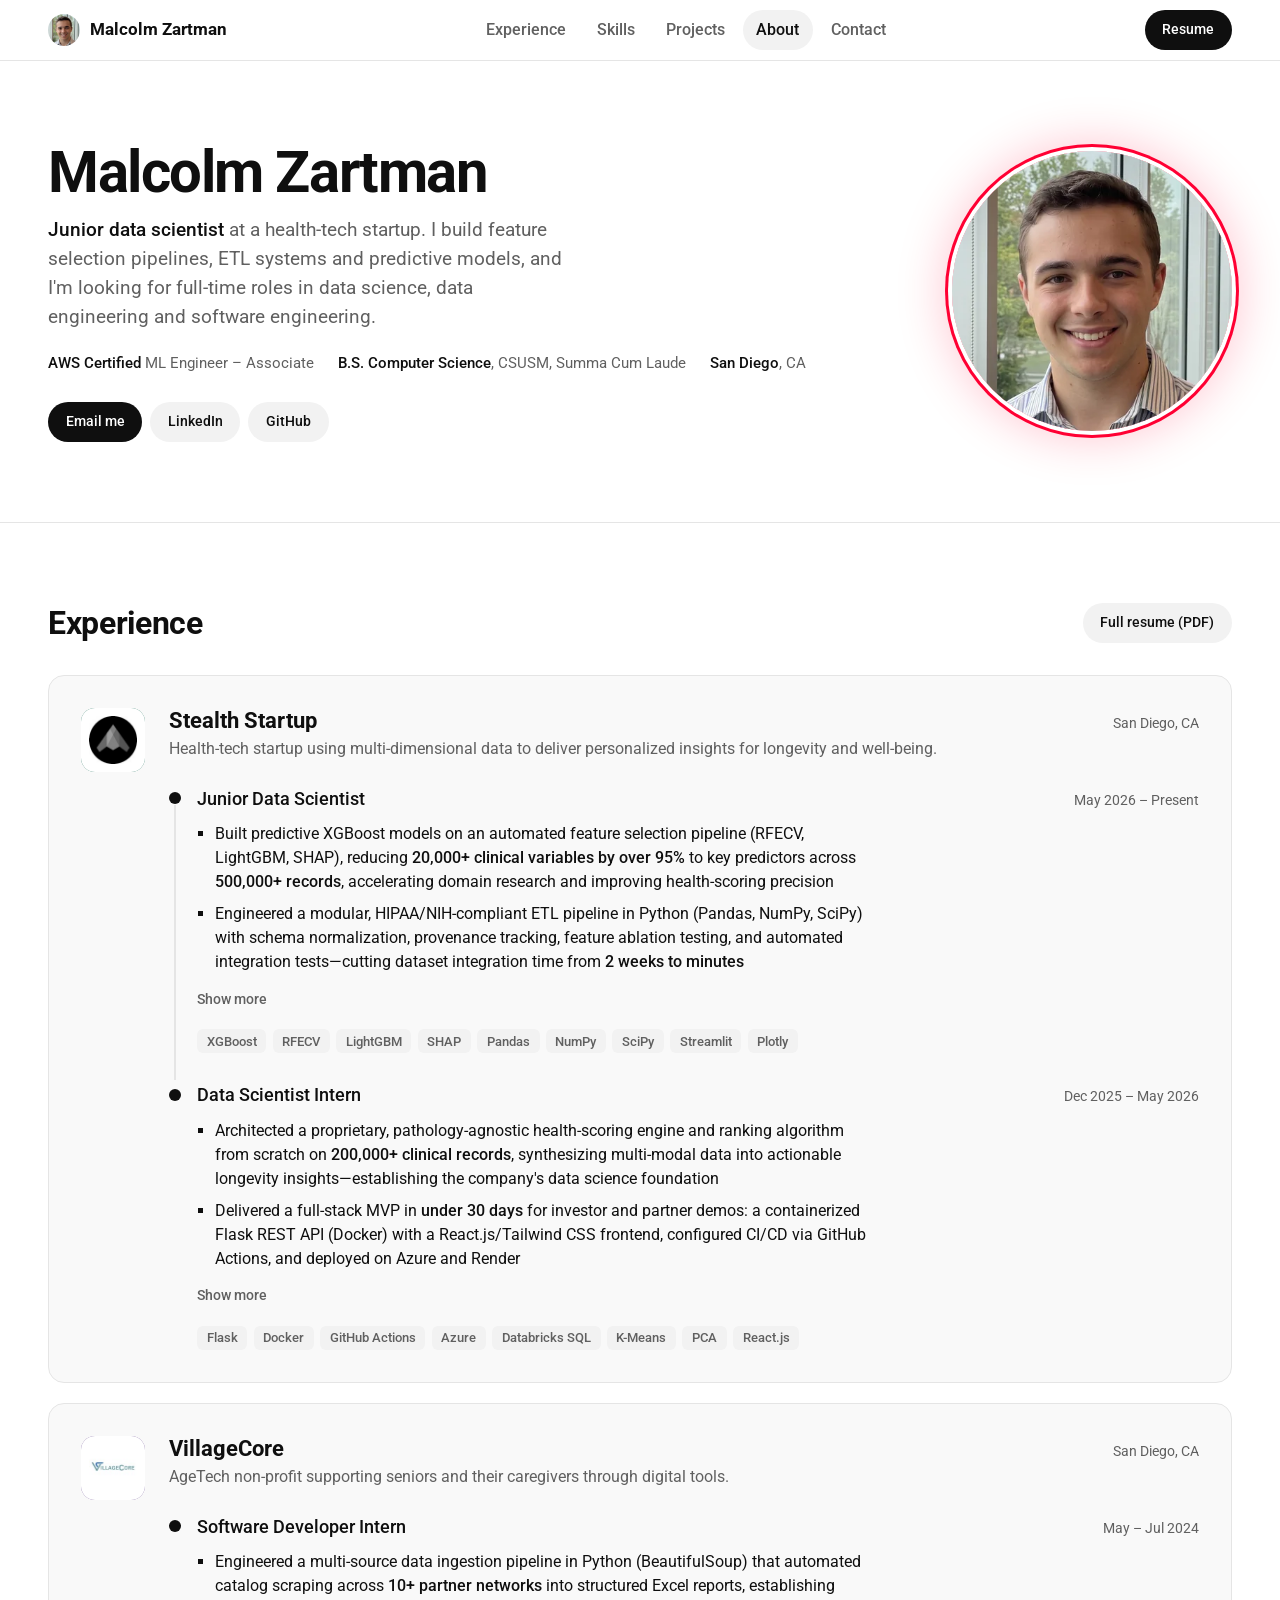
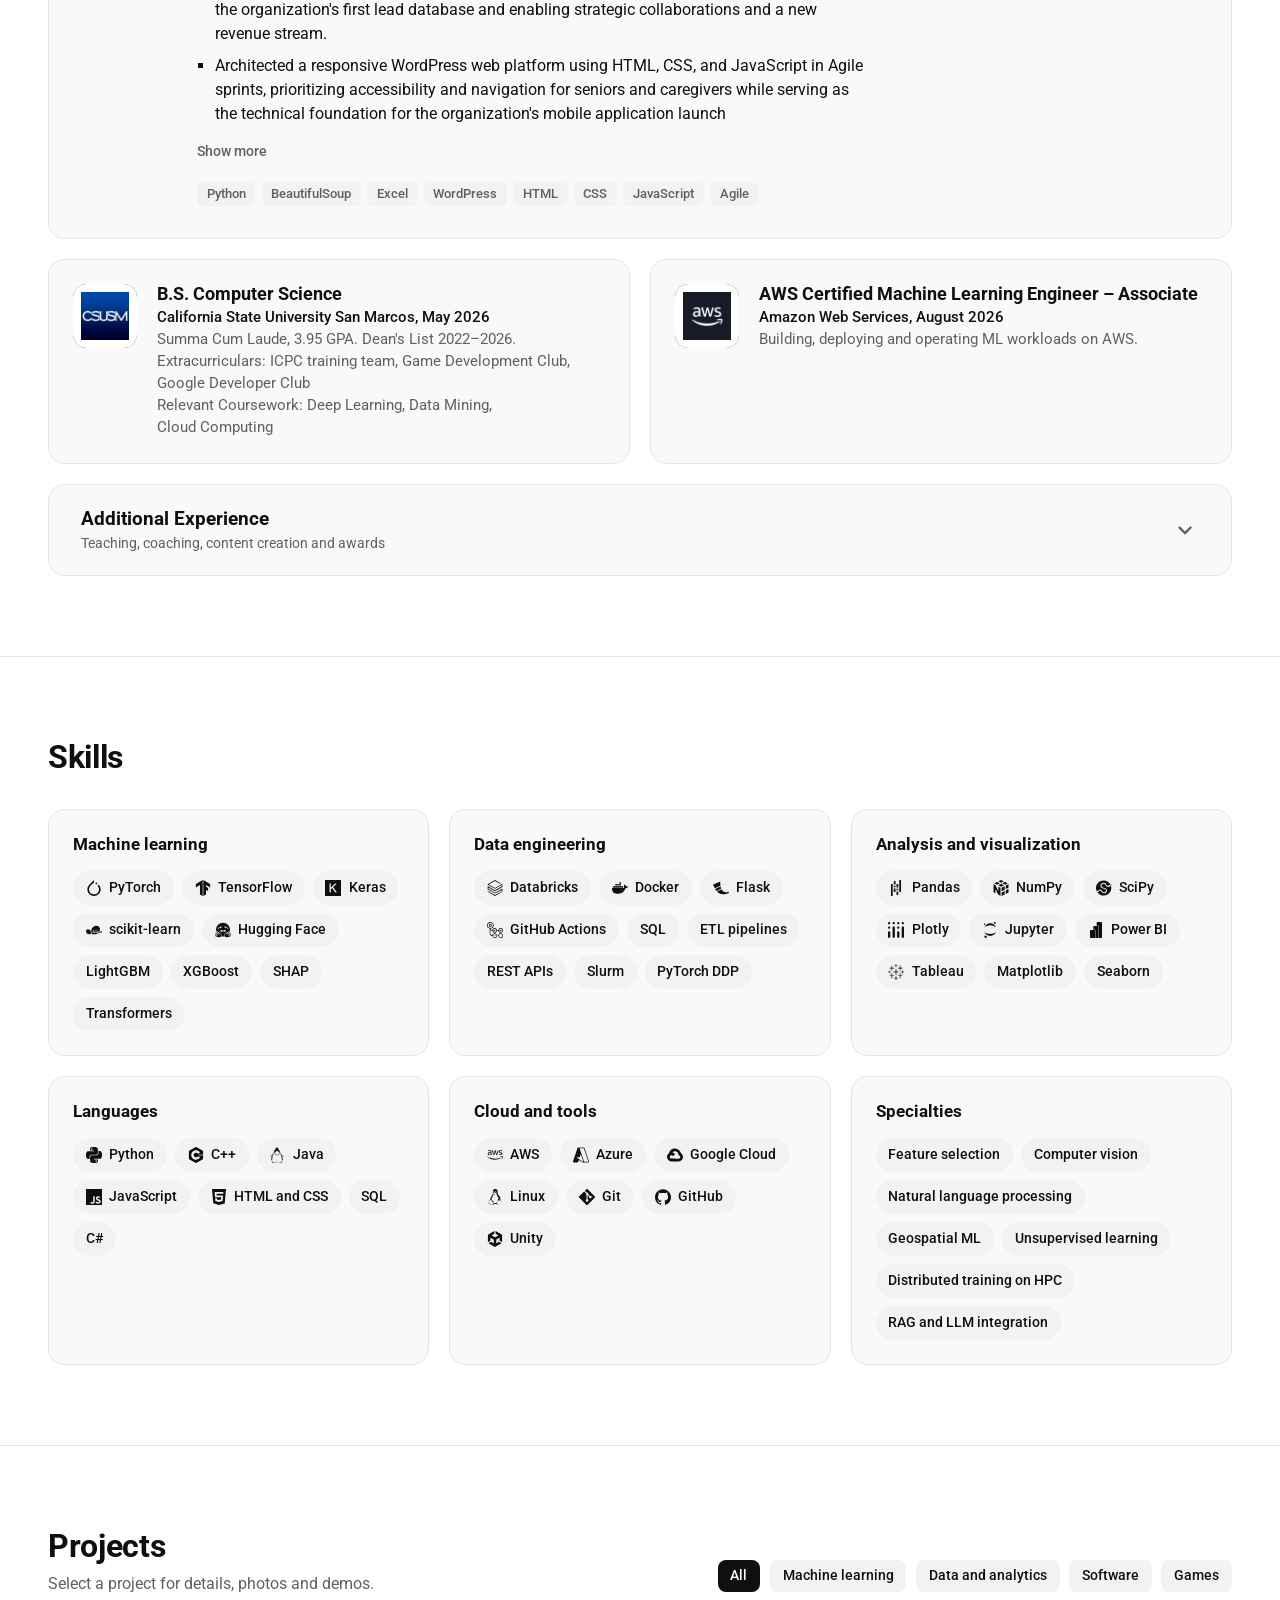
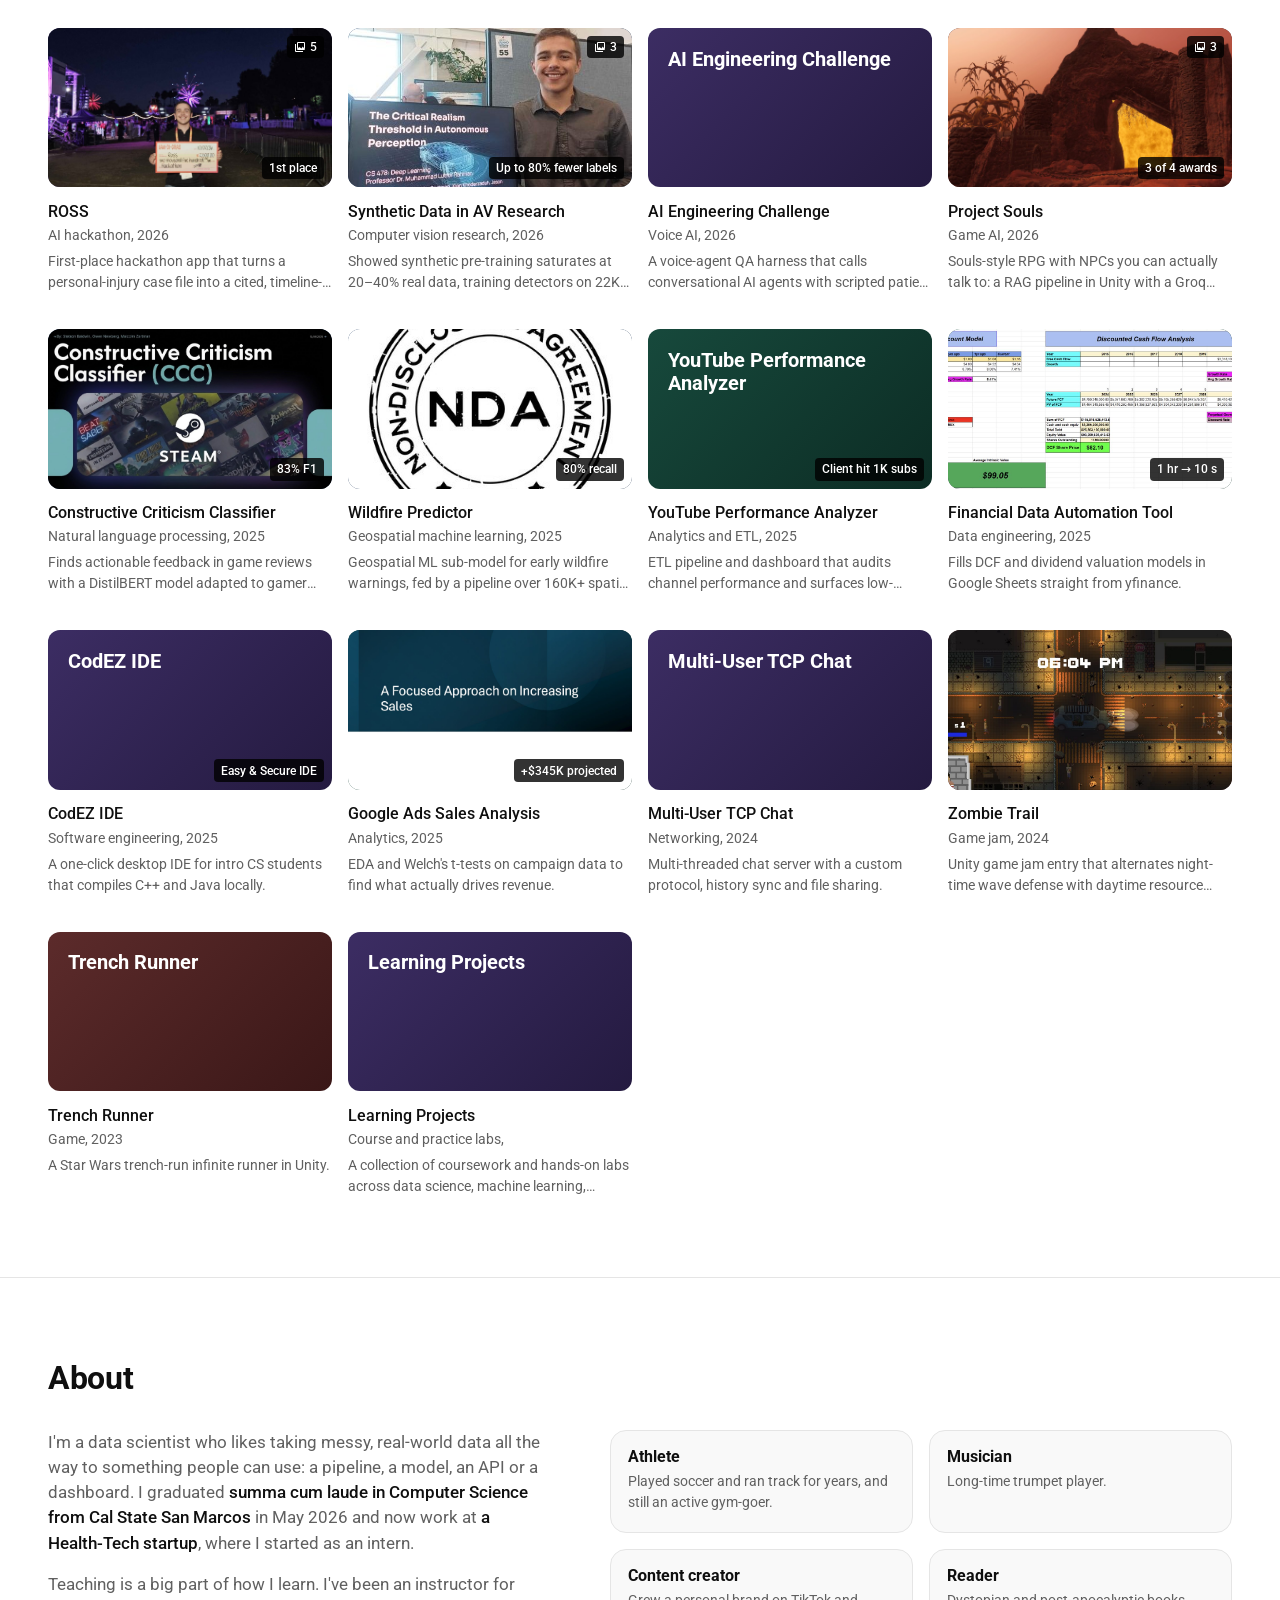
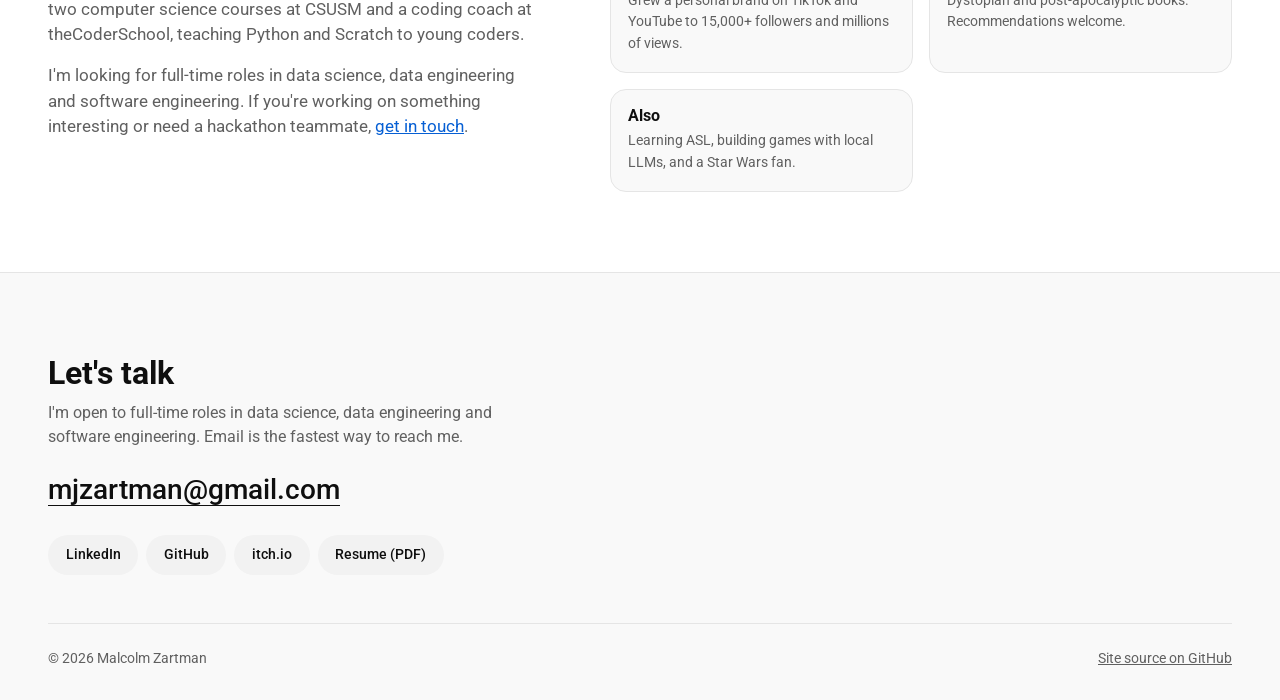
==== commit ac5cd577: "Update index.html" ====
--- a/index.html
+++ b/index.html
@@ -56,7 +56,7 @@
       <div class="wrap">
         <div>
           <h1 id="hero-title">Malcolm Zartman</h1>
-          <p class="lede"><strong>Junior data scientist</strong> at HealthSpanIQ, a health-tech startup. I build feature
+          <p class="lede"><strong>Junior data scientist</strong> at a health-tech startup. I build feature
             selection pipelines, ETL systems and predictive models, and I'm looking for full-time roles in data science,
             data engineering and software engineering.</p>
           <ul class="facts">
@@ -598,7 +598,7 @@
           <div class="about-text">
             <p>I'm a data scientist who likes taking messy, real-world data all the way to something people can use: a
               pipeline, a model, an API or a dashboard. I graduated <strong>summa cum laude in Computer Science from Cal
-                State San Marcos</strong> in May 2026 and now work at <strong>HealthSpanIQ</strong>, where I started as
+                State San Marcos</strong> in May 2026 and now work at <strong>a Health-Tech startup</strong>, where I started as
               an intern.</p>
             <p>Teaching is a big part of how I learn. I've been an instructor for two computer science courses at CSUSM
               and a coding coach at theCoderSchool, teaching Python and Scratch to young coders.</p>
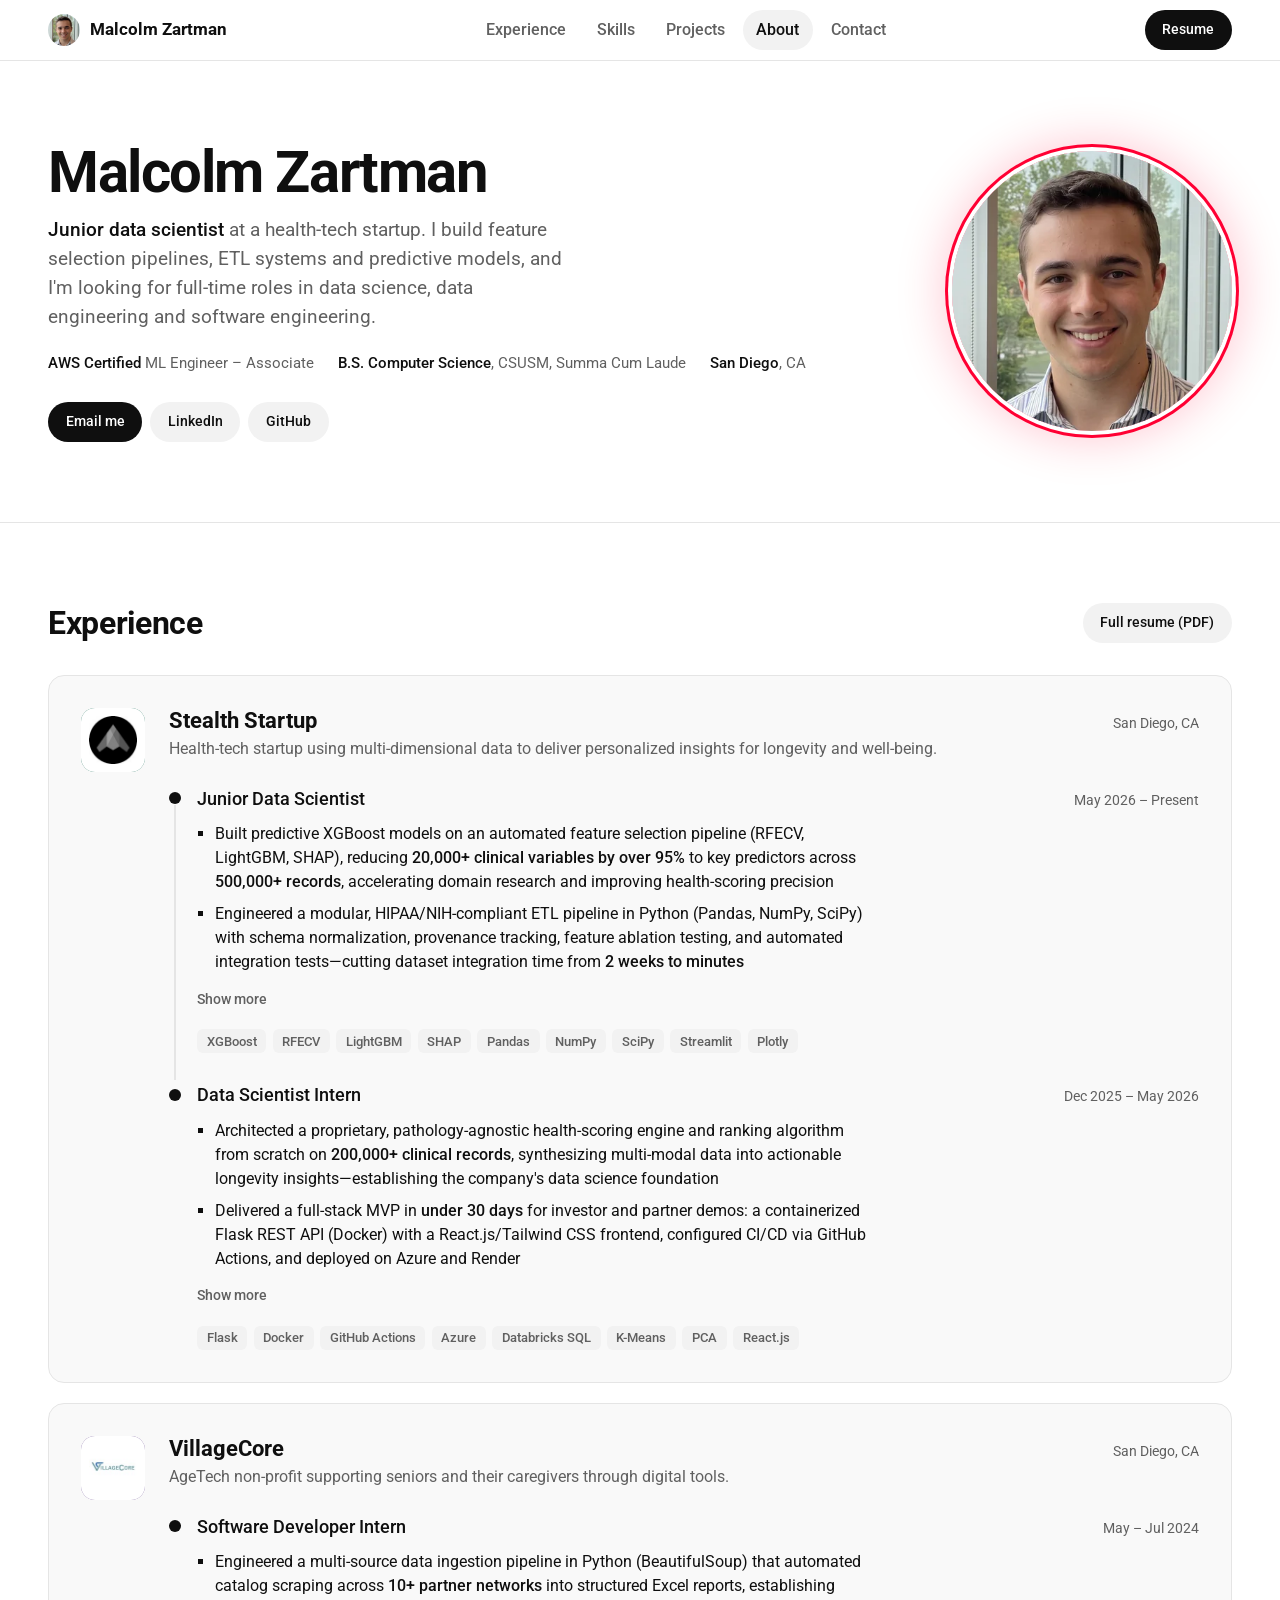
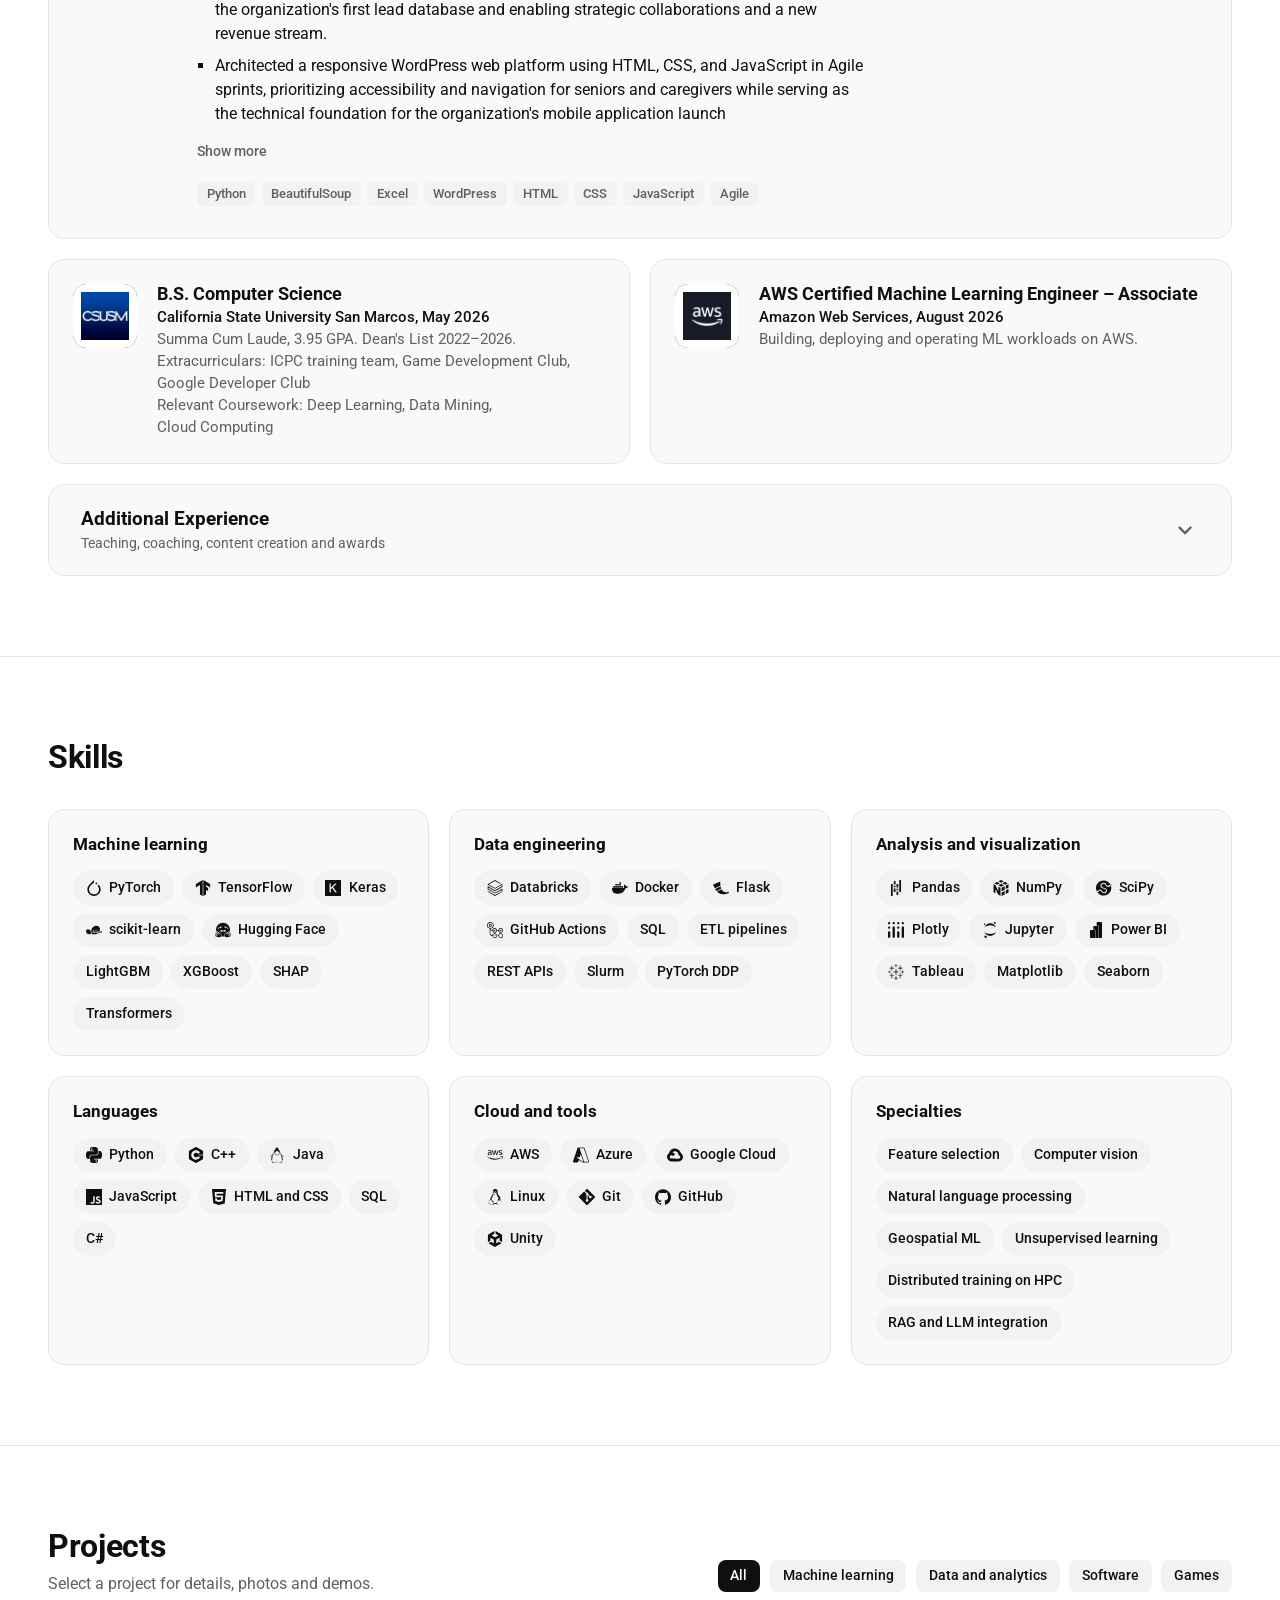
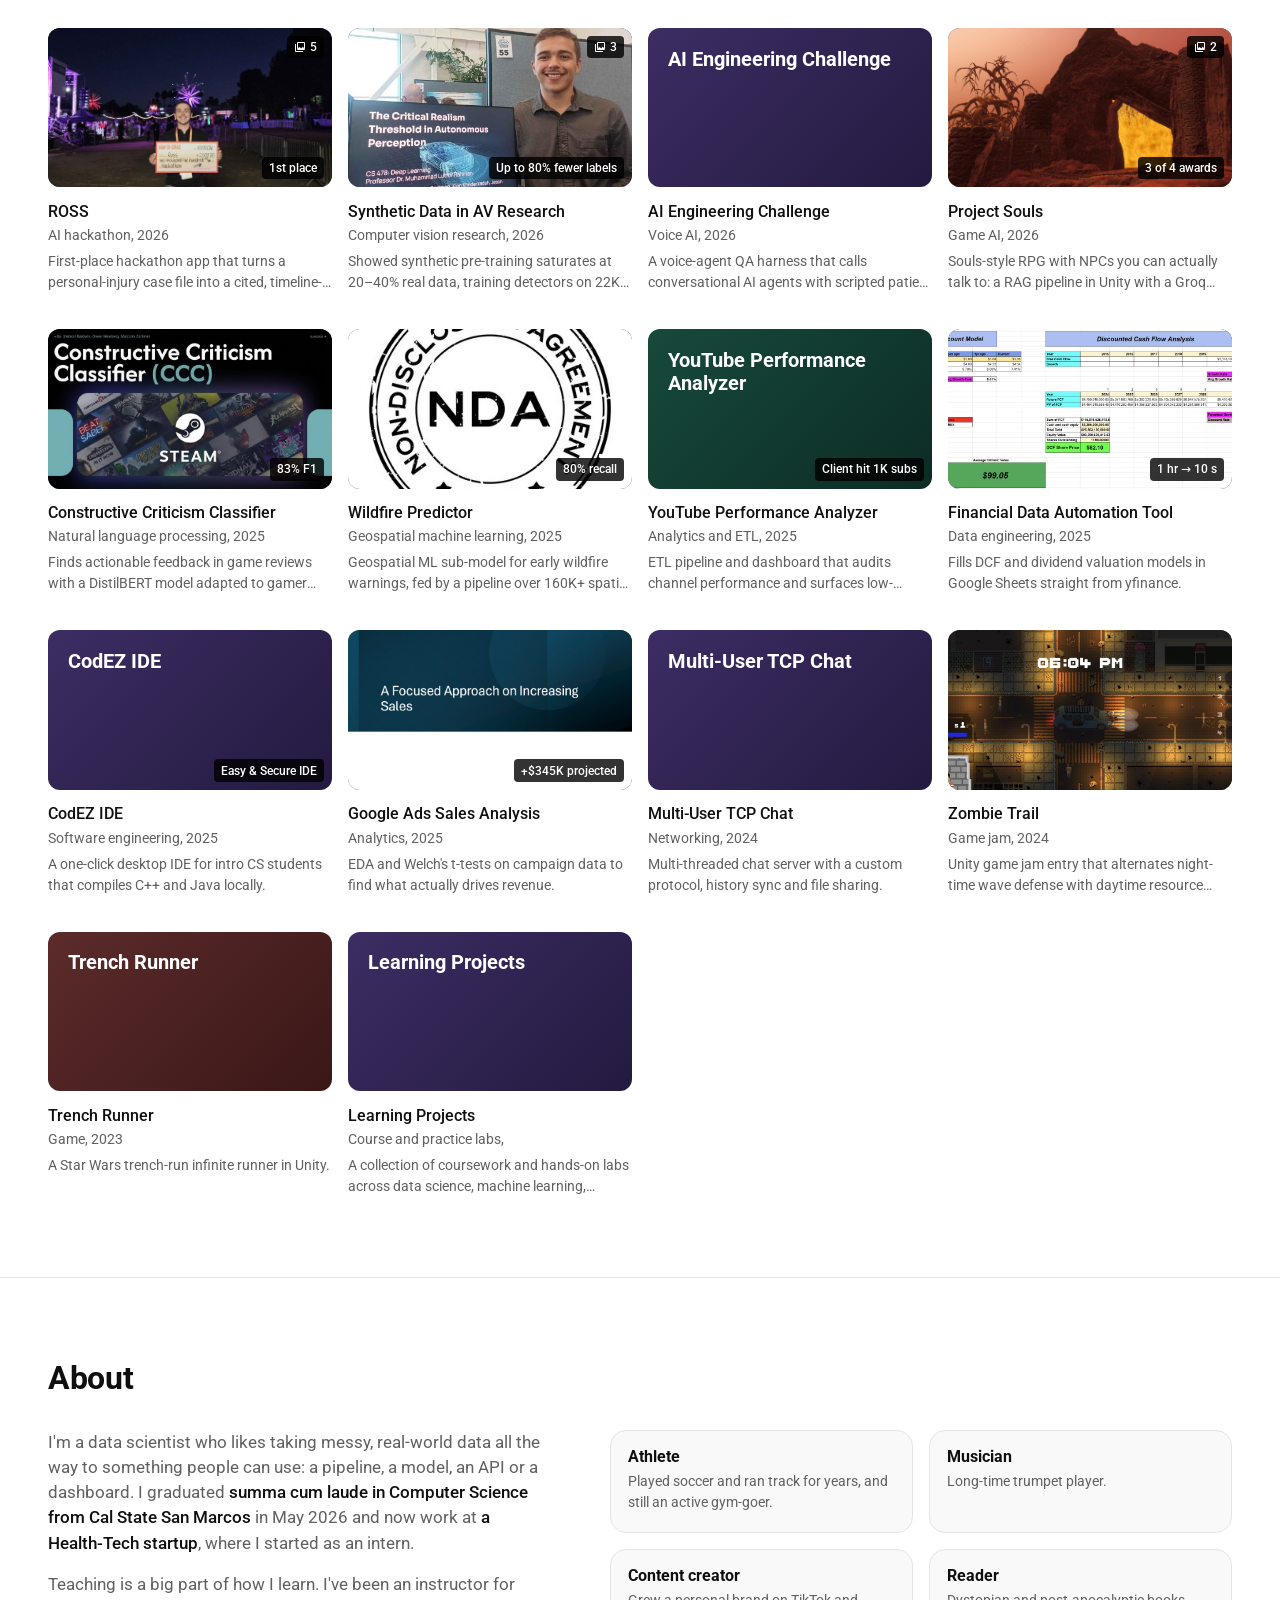
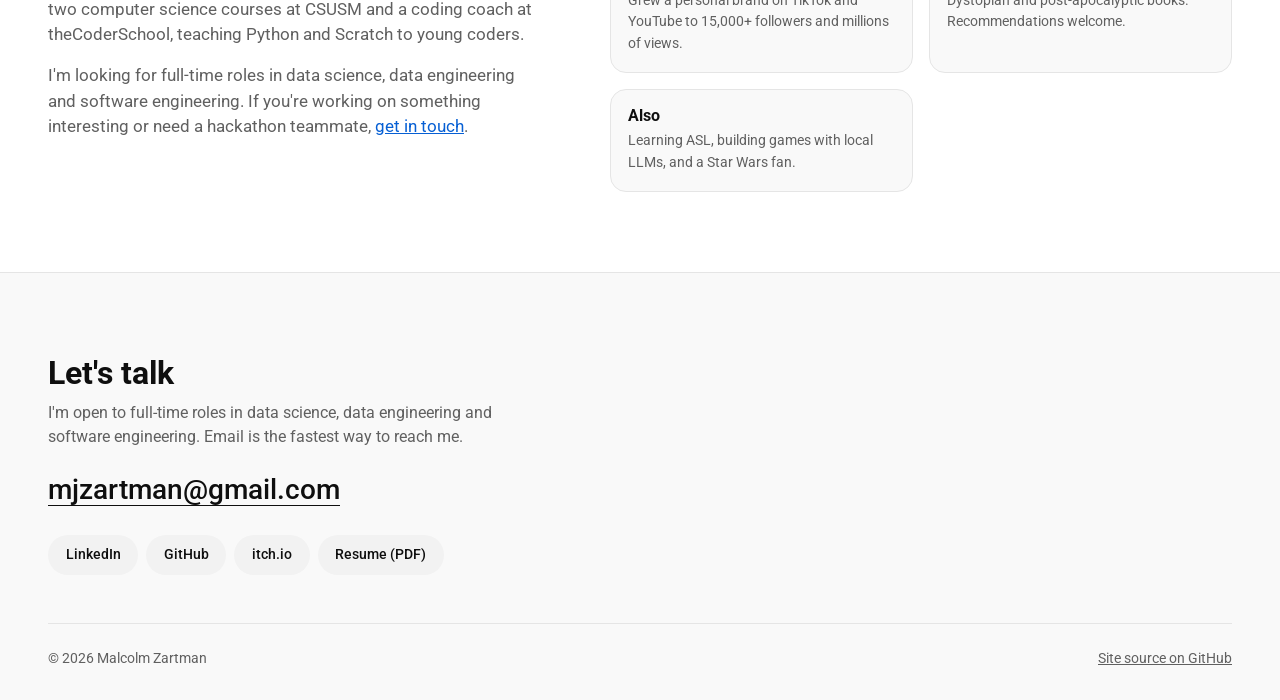
==== commit d567e4f0: "Update index.html" ====
--- a/index.html
+++ b/index.html
@@ -282,7 +282,7 @@
                       src="assets/images/experience/csusm.jpg" alt=""></div>
                   <div>
                     <div class="extra-head">
-                      <h4>Instructor, CS 211 and CS 370</h4><span class="role-dates"></span>
+                      <h4>Teaching Assistant, CS 211 and CS 370</h4><span class="role-dates"></span>
                     </div>
                     <p class="extra-org">California State University San Marcos</p>
                     <p>Taught and mentored university students in advanced C++ and software engineering courses.</p>
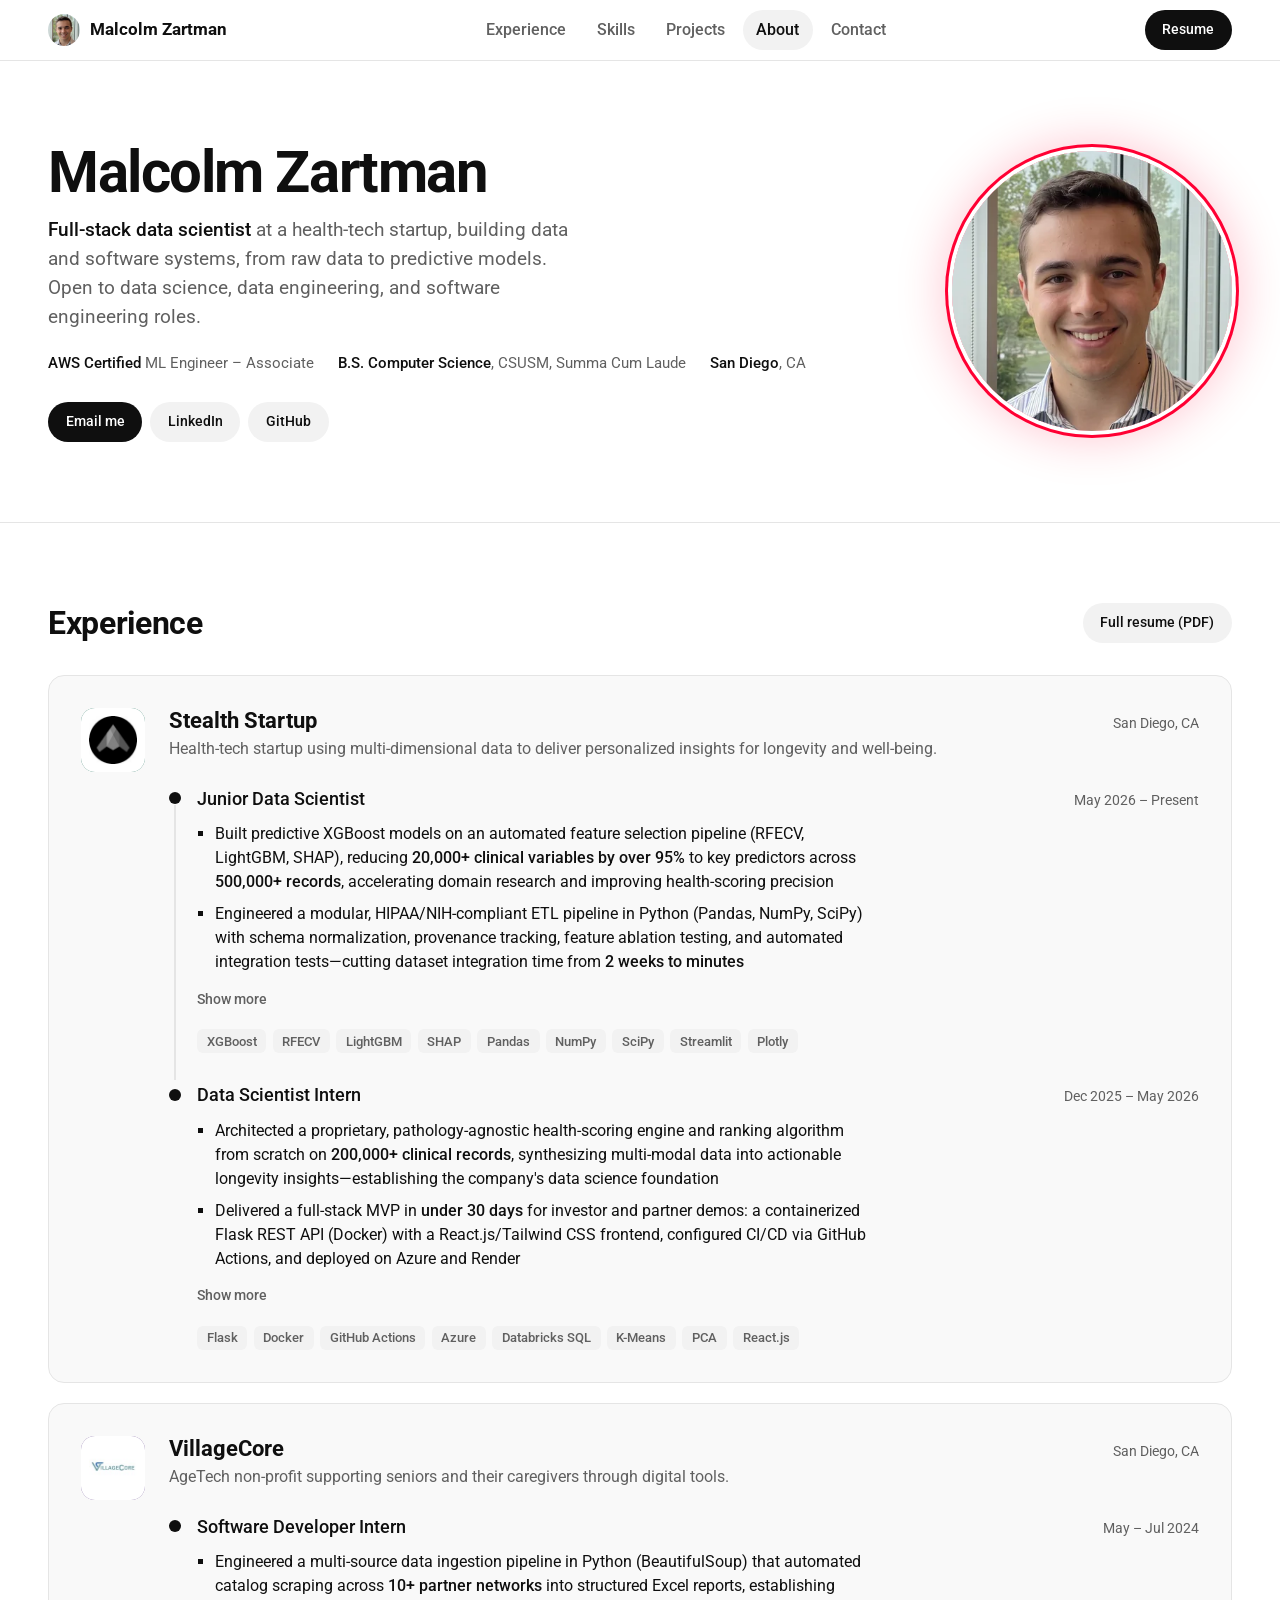
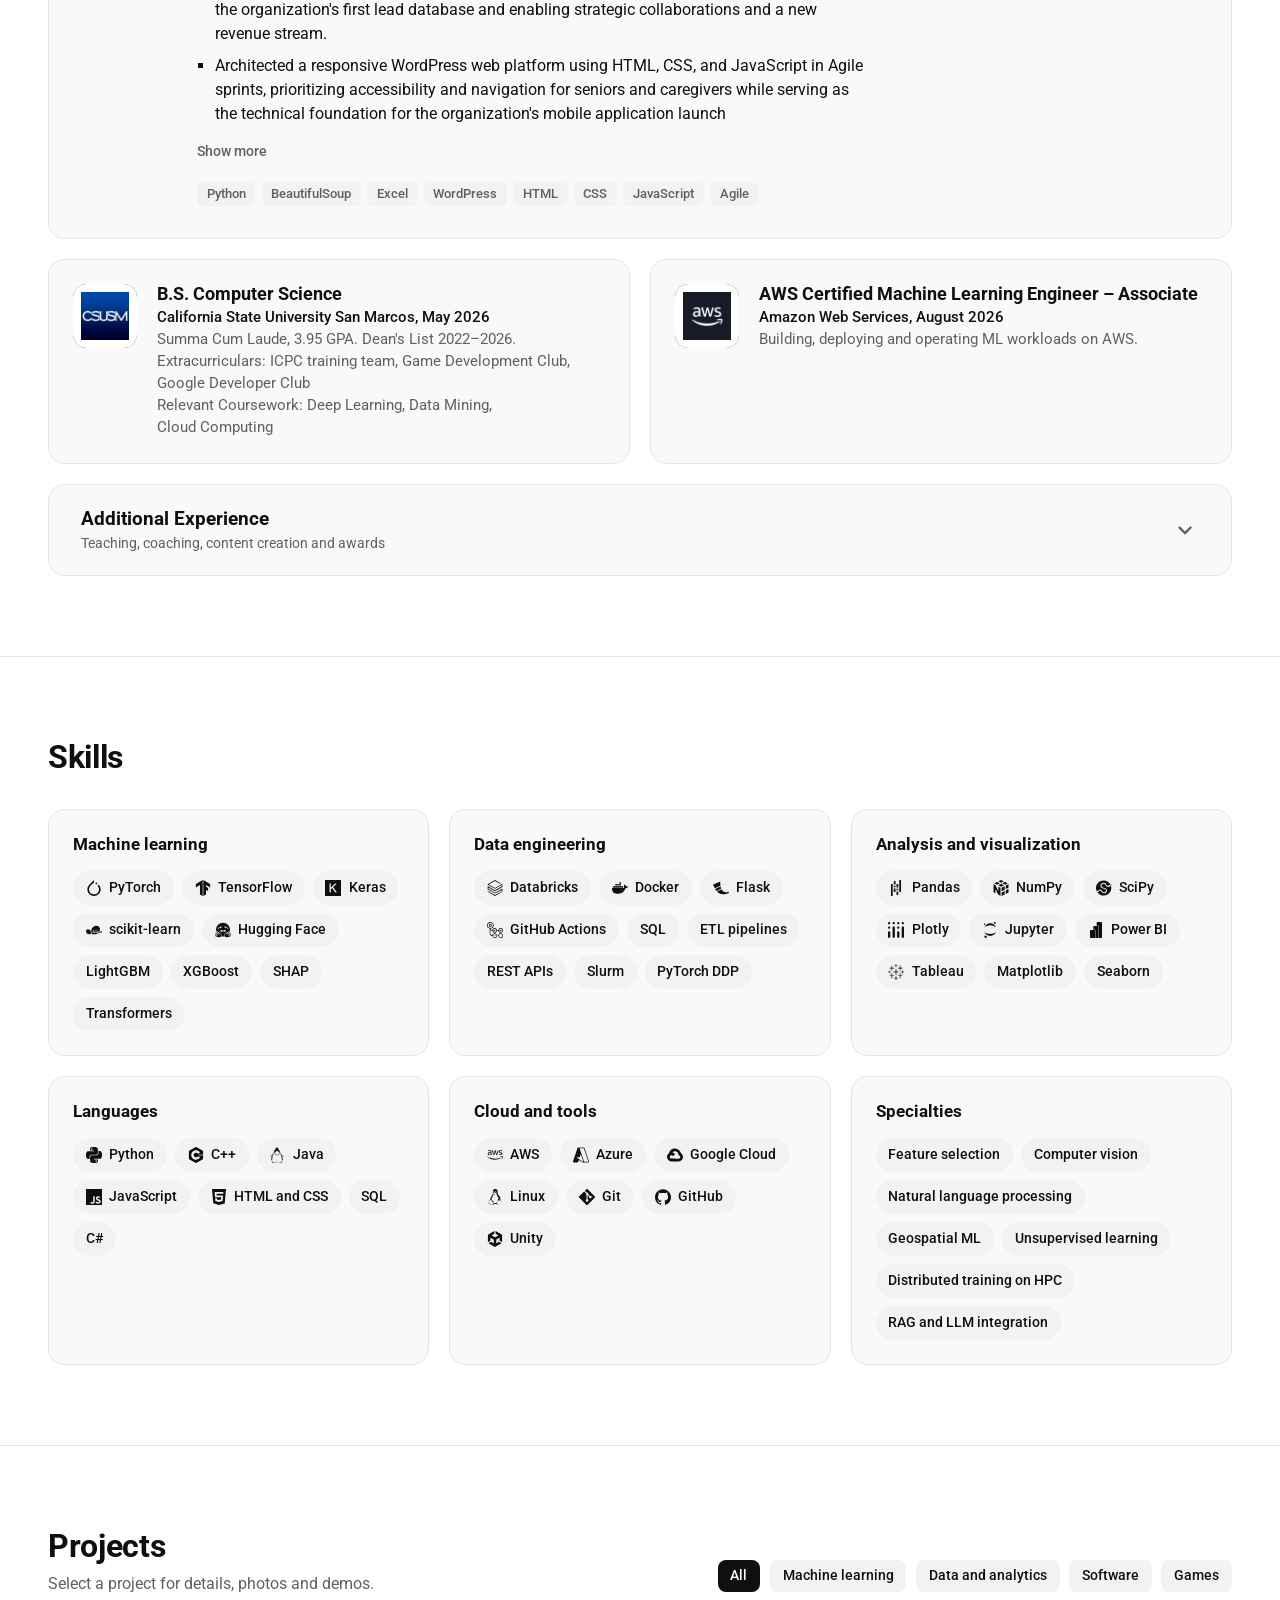
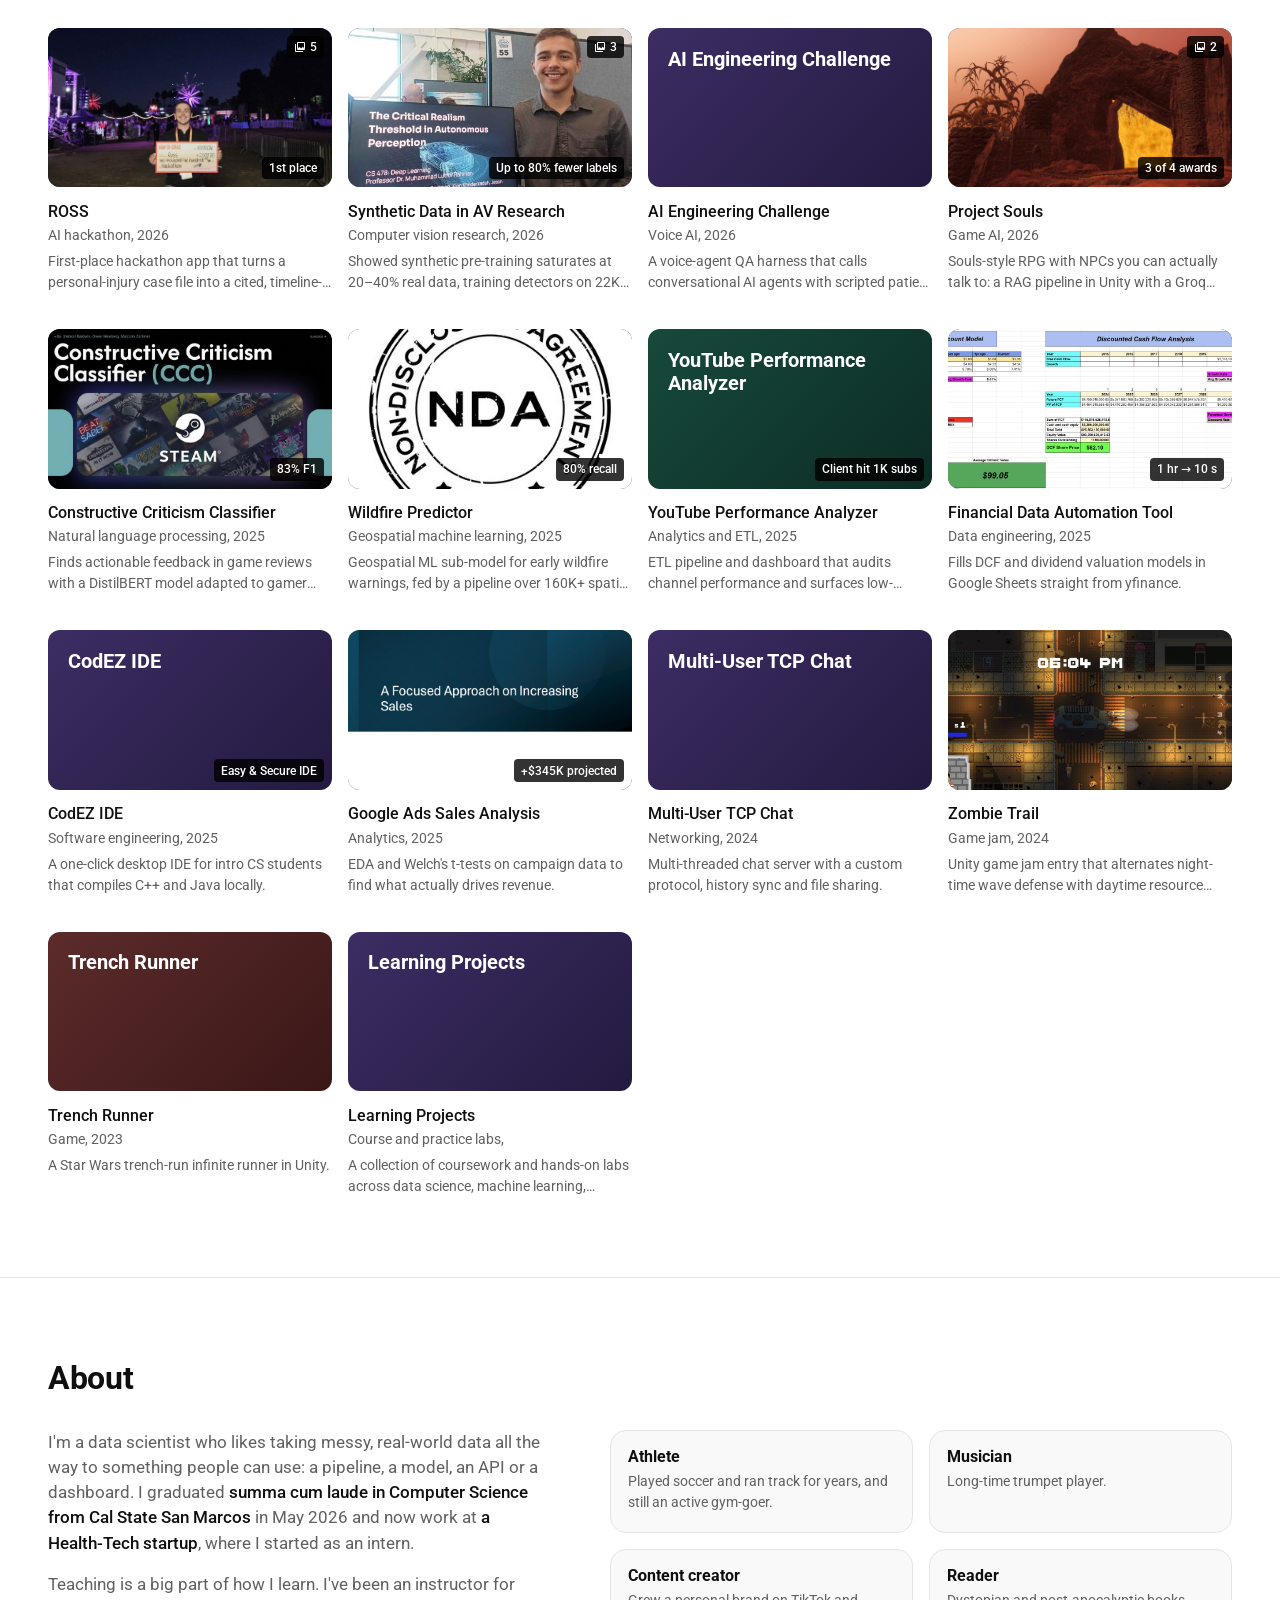
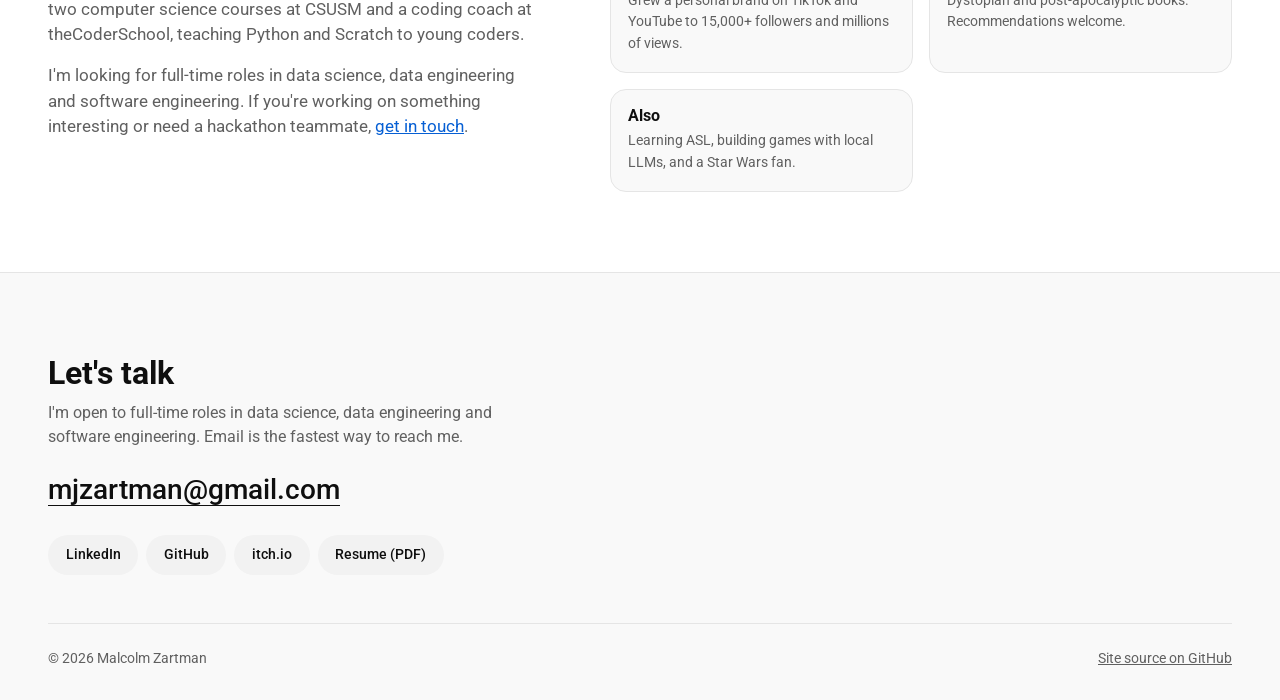
==== commit d06e5c41: "Update index.html Updated job title and description to reflect current role and responsibilities." ====
--- a/index.html
+++ b/index.html
@@ -56,9 +56,9 @@
       <div class="wrap">
         <div>
           <h1 id="hero-title">Malcolm Zartman</h1>
-          <p class="lede"><strong>Junior data scientist</strong> at a health-tech startup. I build feature
-            selection pipelines, ETL systems and predictive models, and I'm looking for full-time roles in data science,
-            data engineering and software engineering.</p>
+          <p class="lede"><strong>Full-stack data scientist</strong> at a health-tech startup, building data 
+            and software systems, from raw data to predictive models. Open to data science, data engineering, 
+            and software engineering roles.</p>
           <ul class="facts">
             <li><strong>AWS Certified</strong> ML Engineer – Associate</li>
             <li><strong>B.S. Computer Science</strong>, CSUSM, Summa Cum Laude</li>
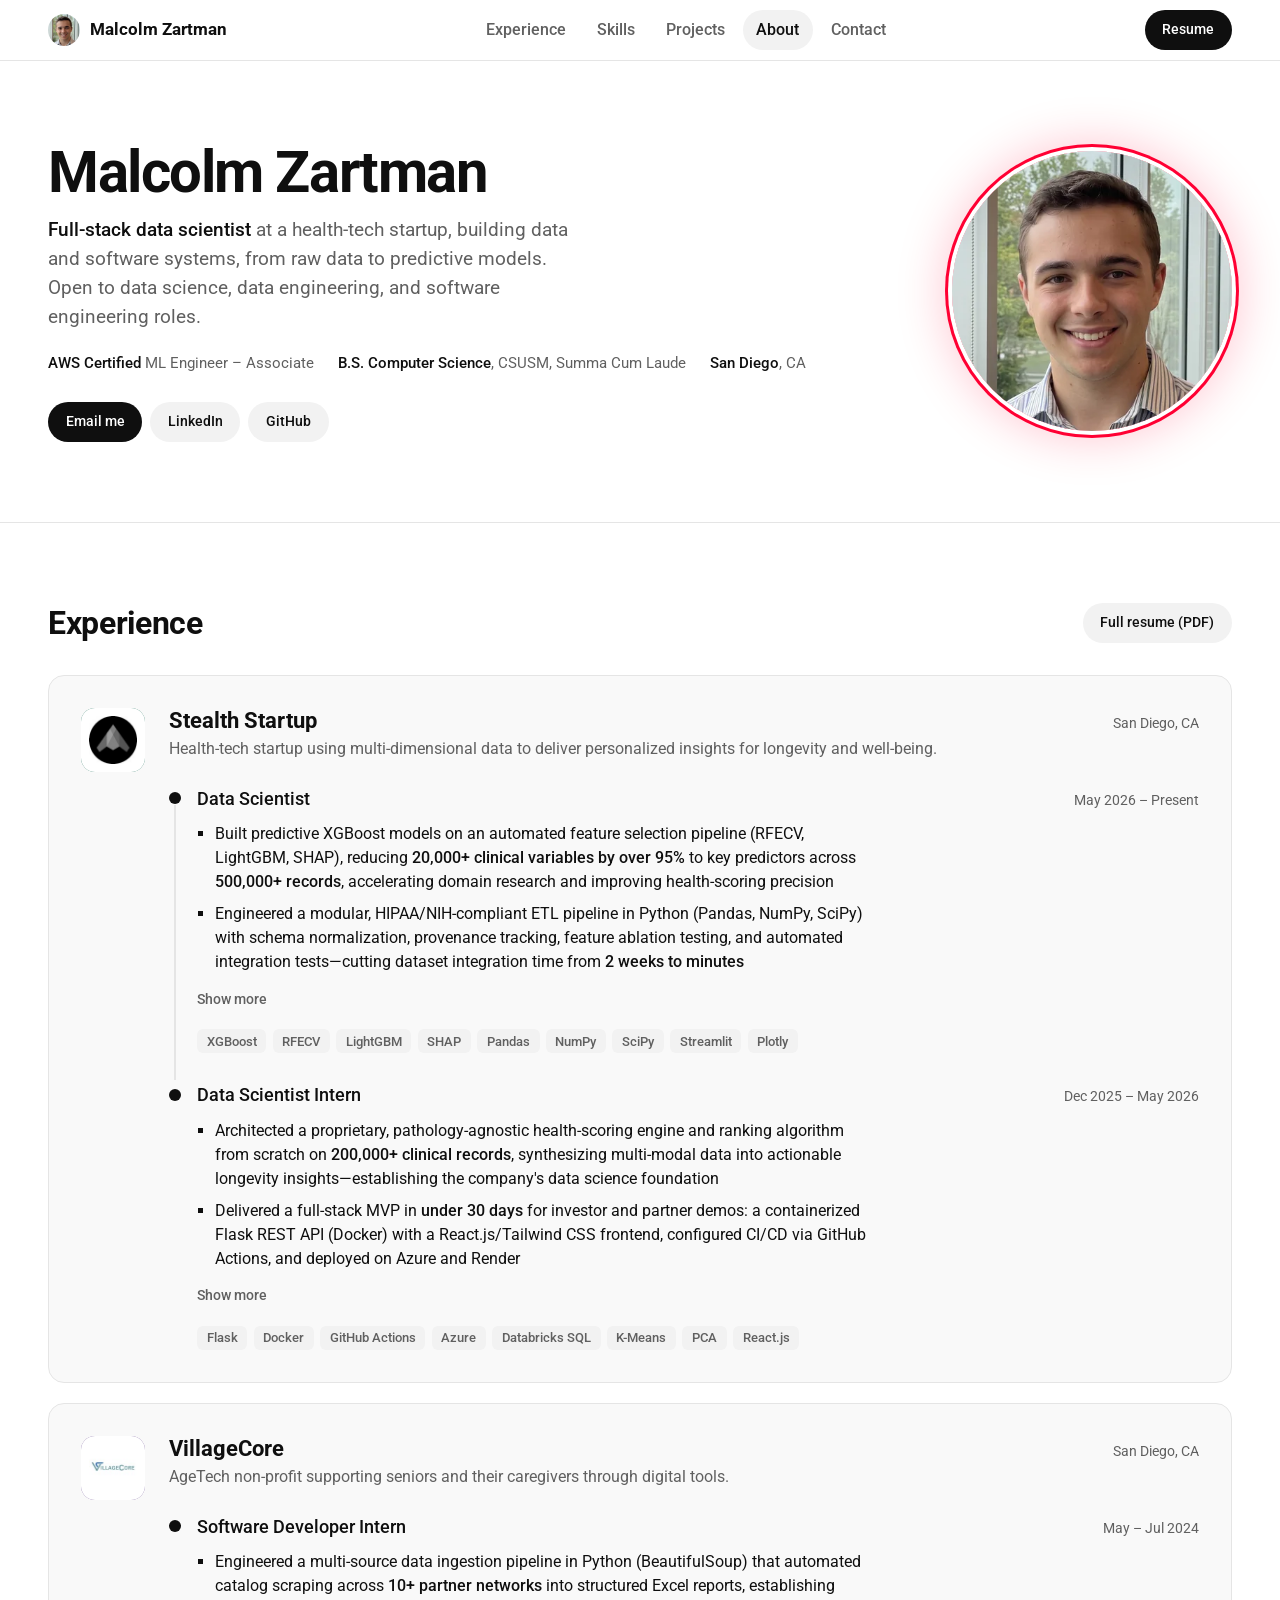
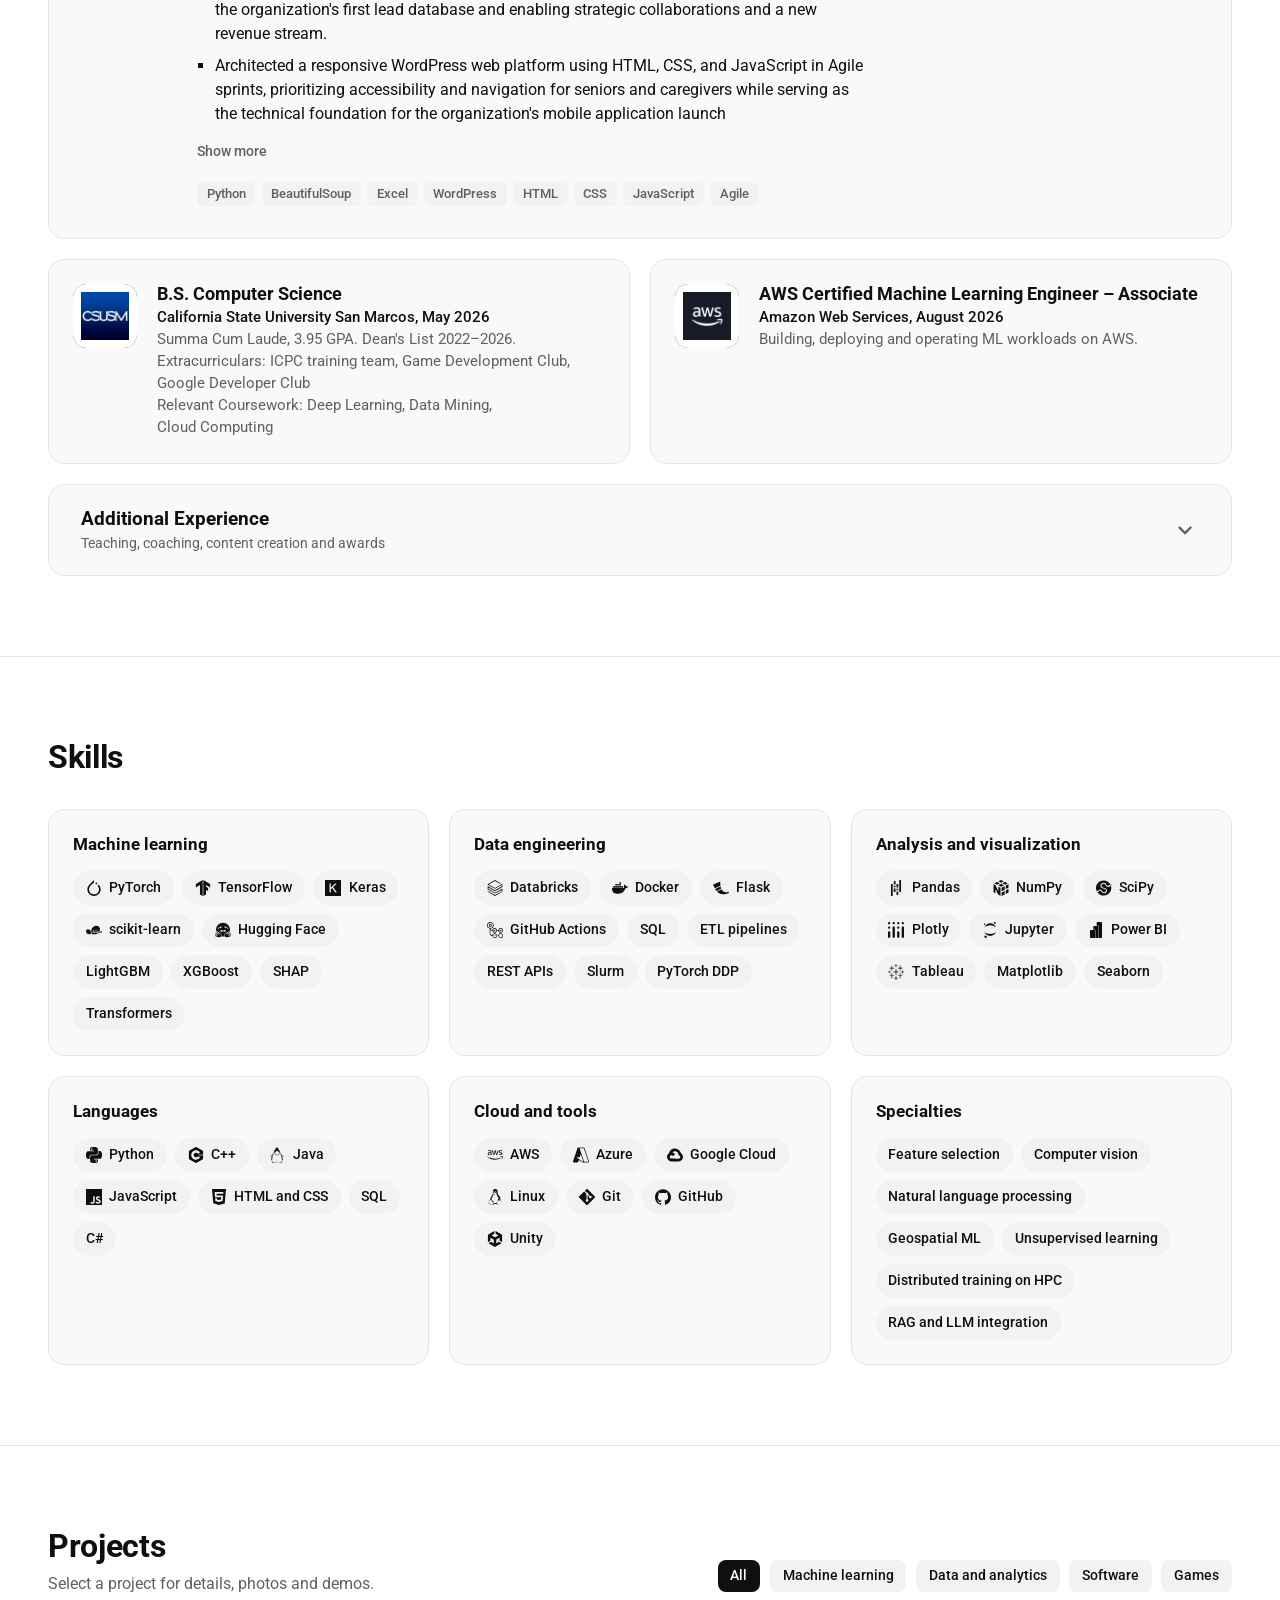
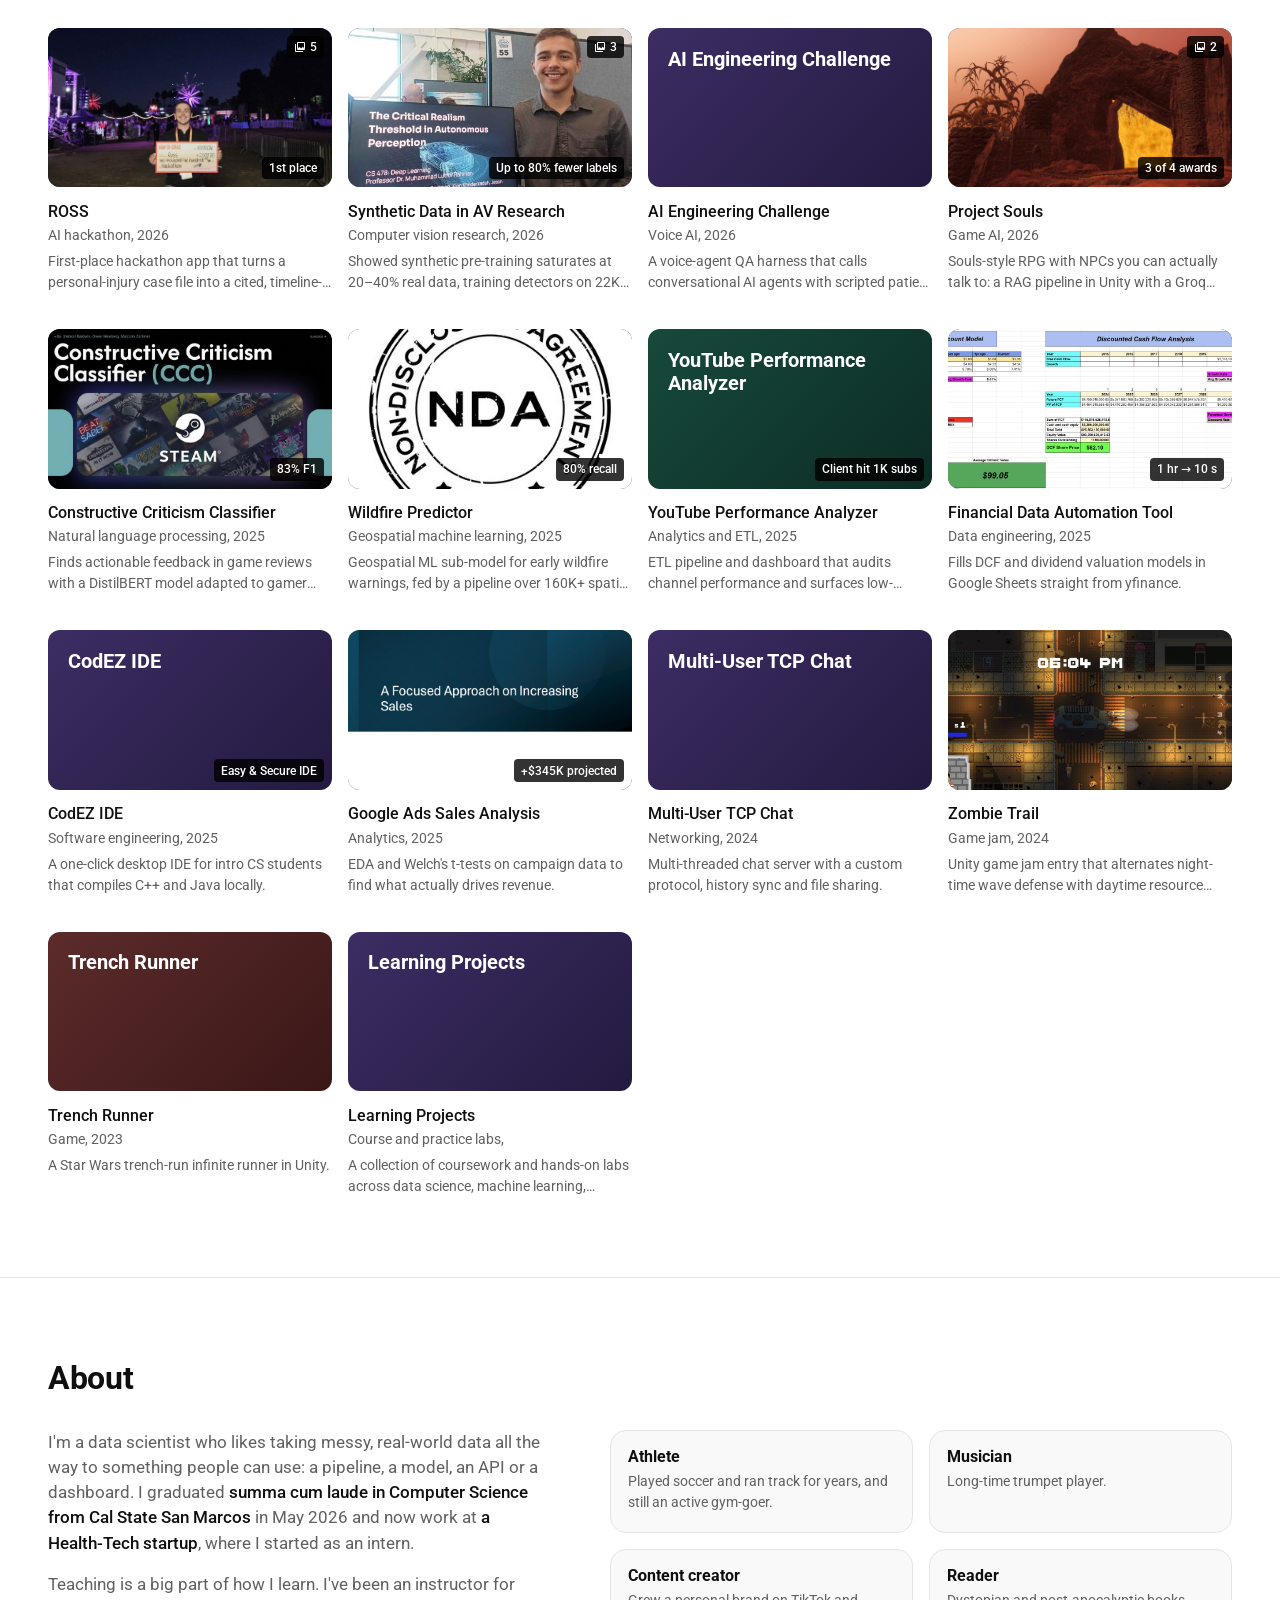
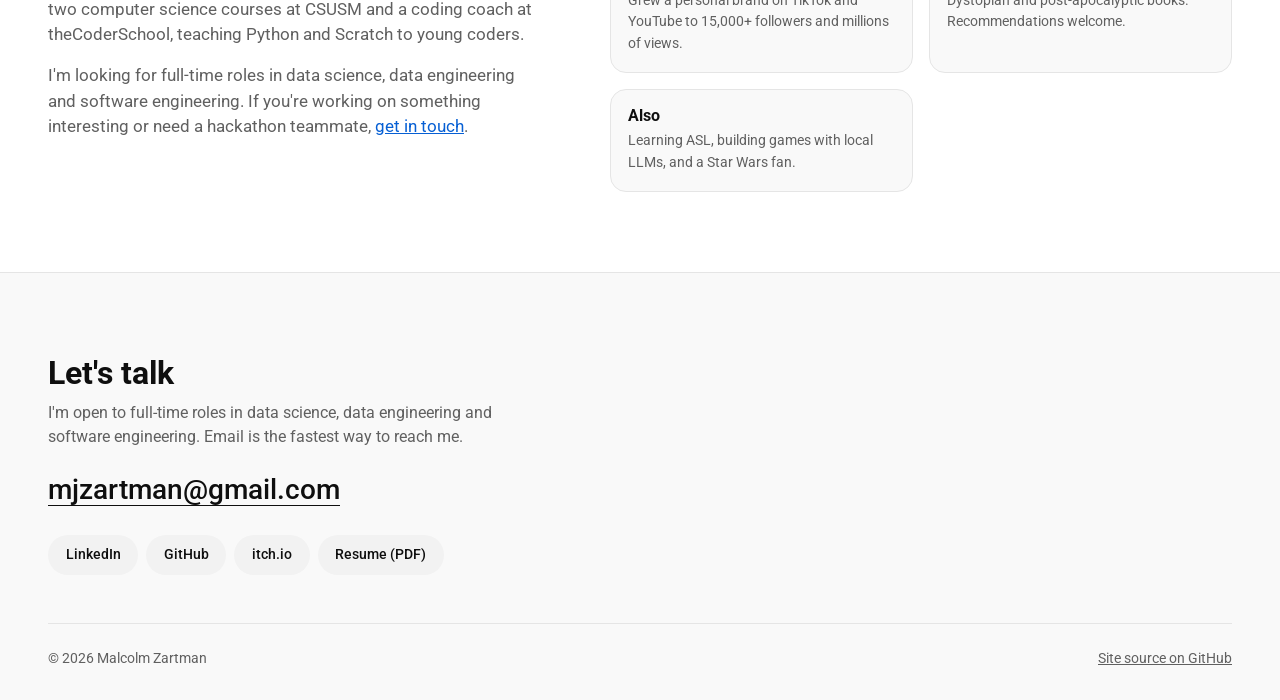
==== commit 10c24210: "Update index.html" ====
--- a/index.html
+++ b/index.html
@@ -102,7 +102,7 @@
               <ol class="roles">
                 <li class="role">
                   <div class="role-head">
-                    <h4>Junior Data Scientist</h4>
+                    <h4>Data Scientist</h4>
                     <span class="role-dates">May 2026 – Present</span>
                   </div>
                   <ul class="role-points">
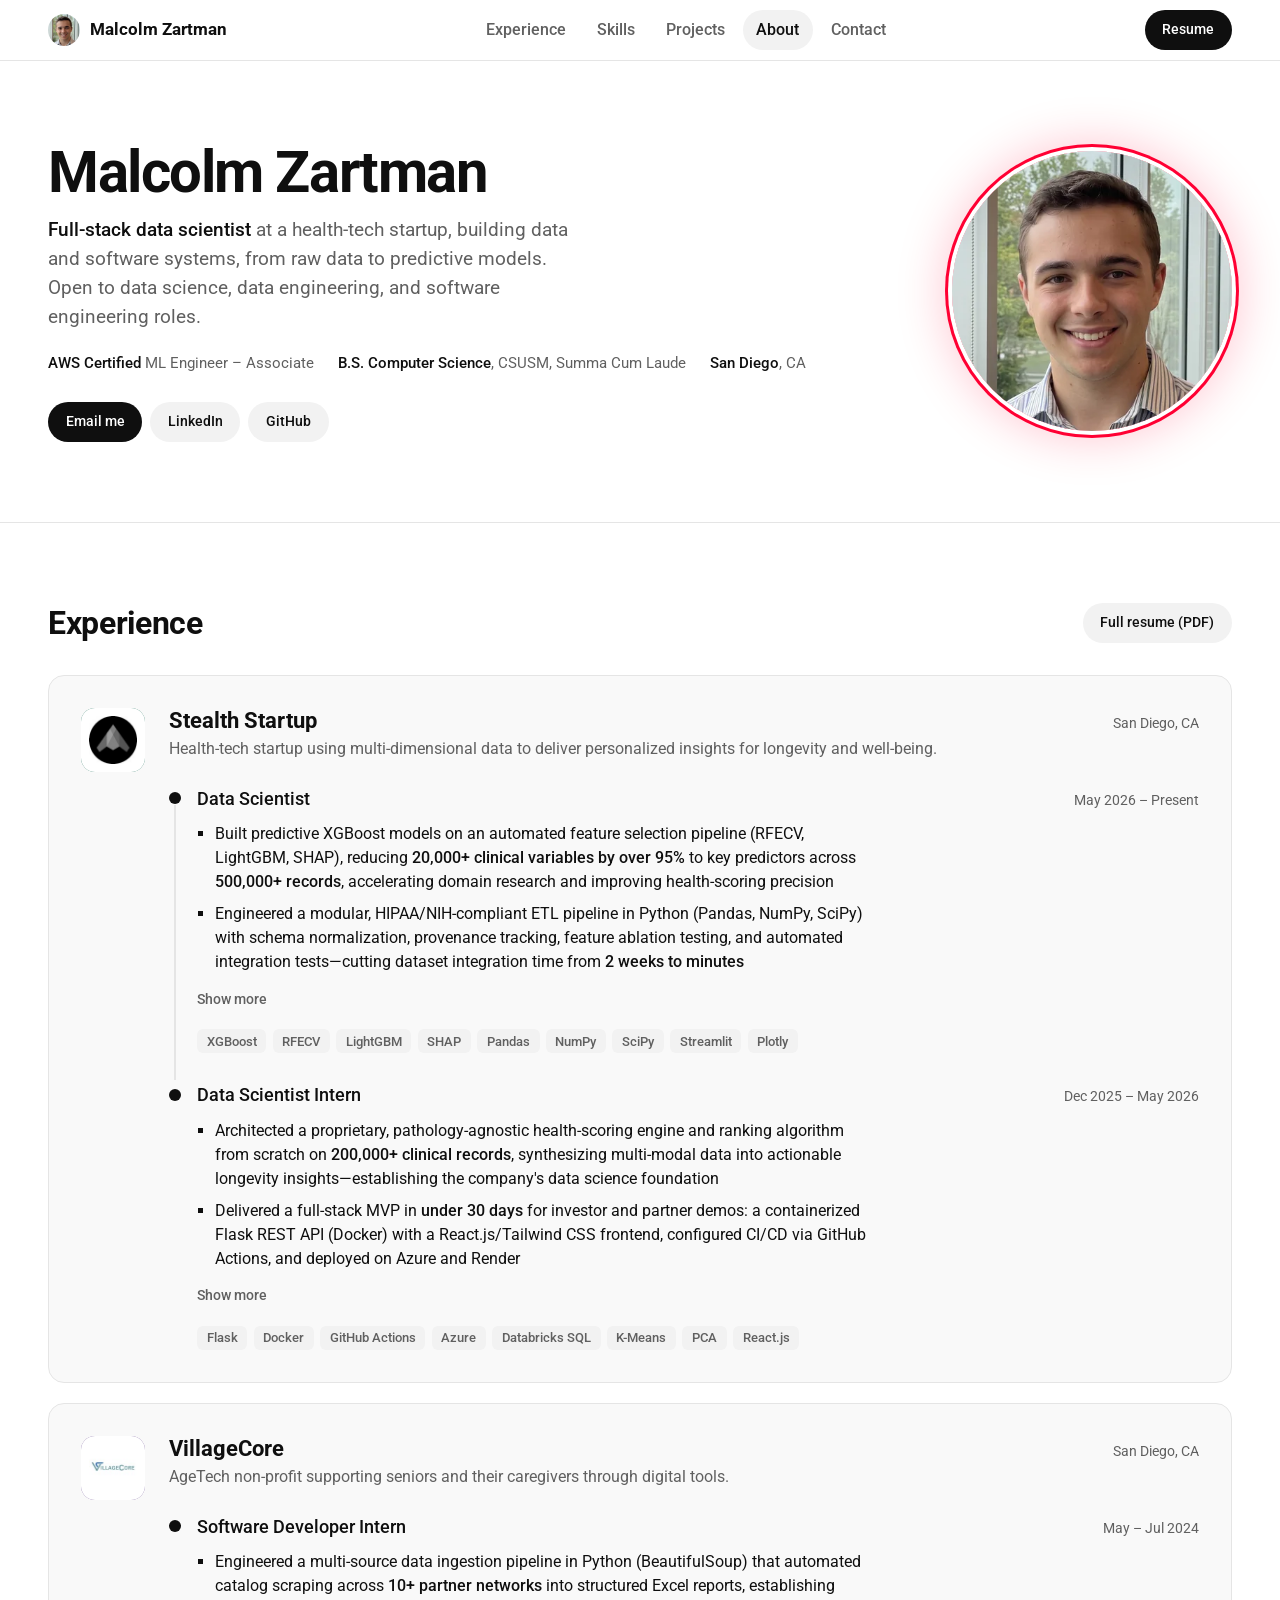
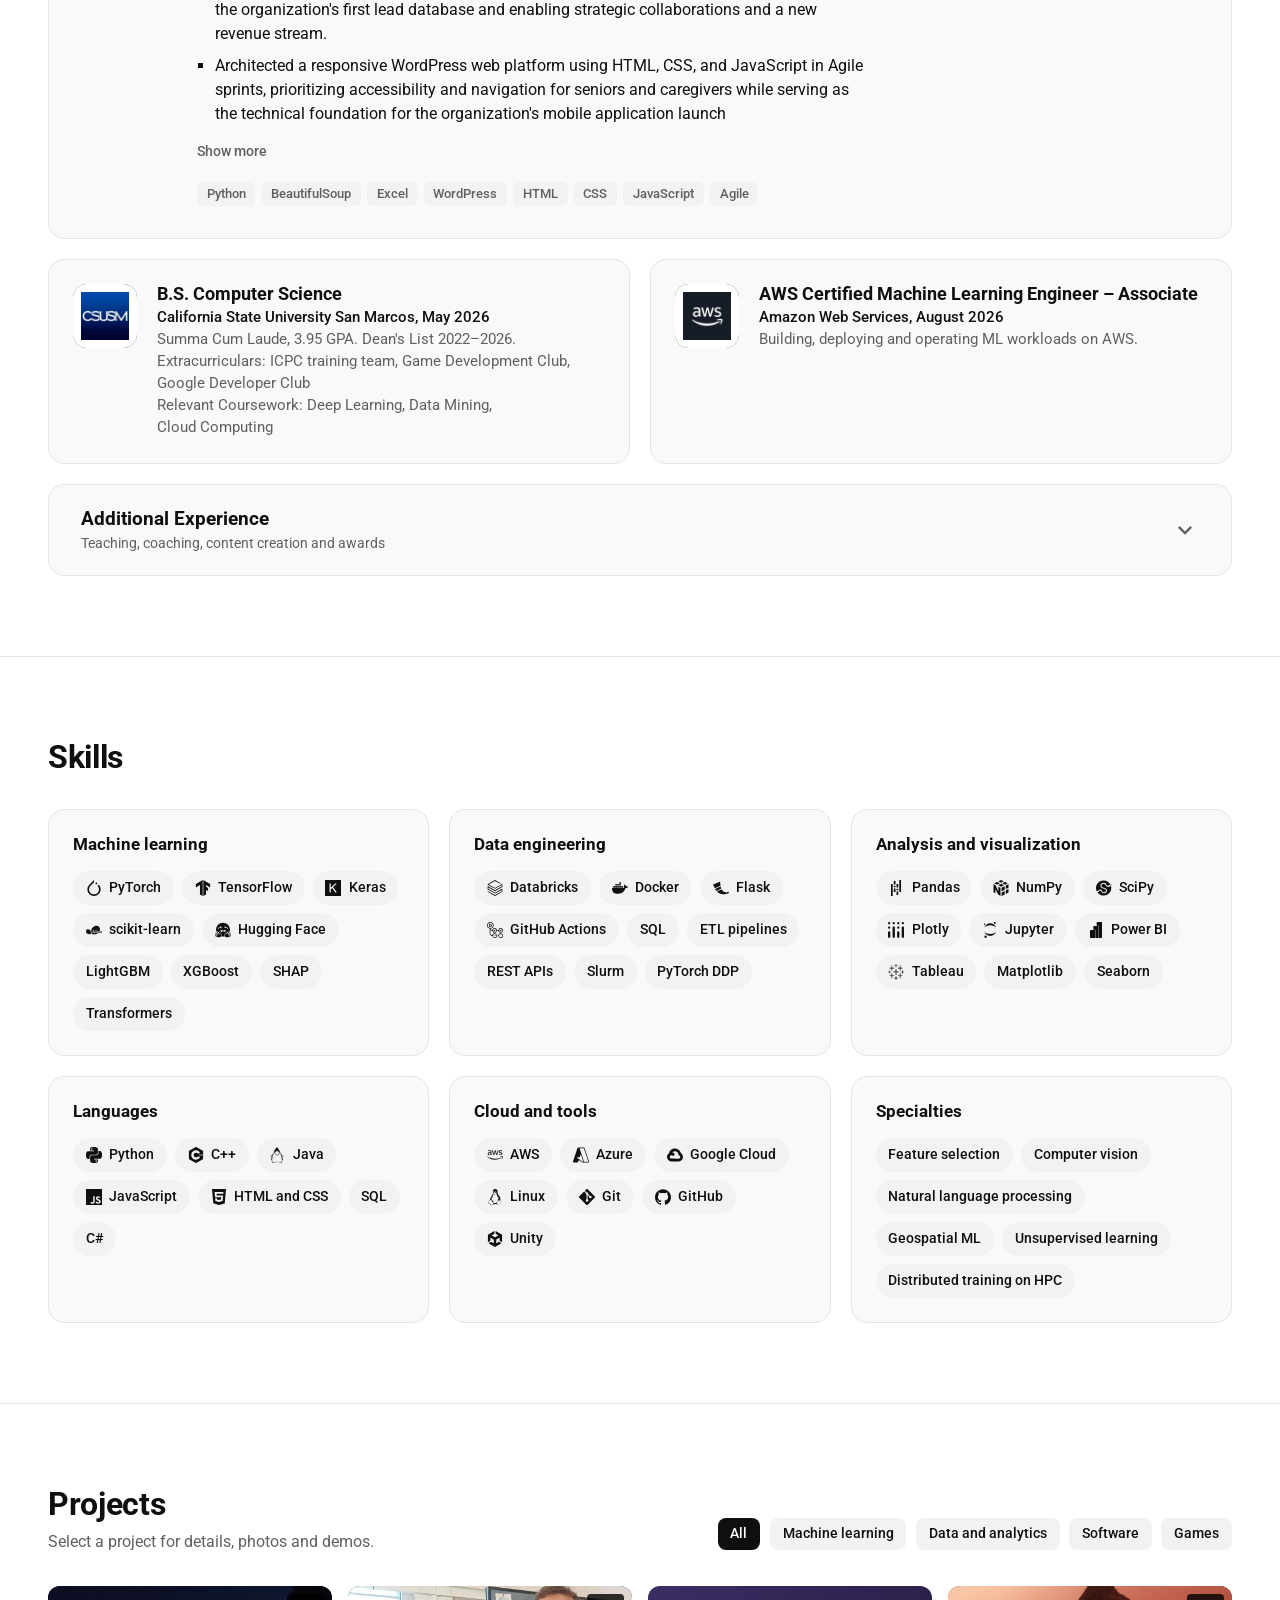
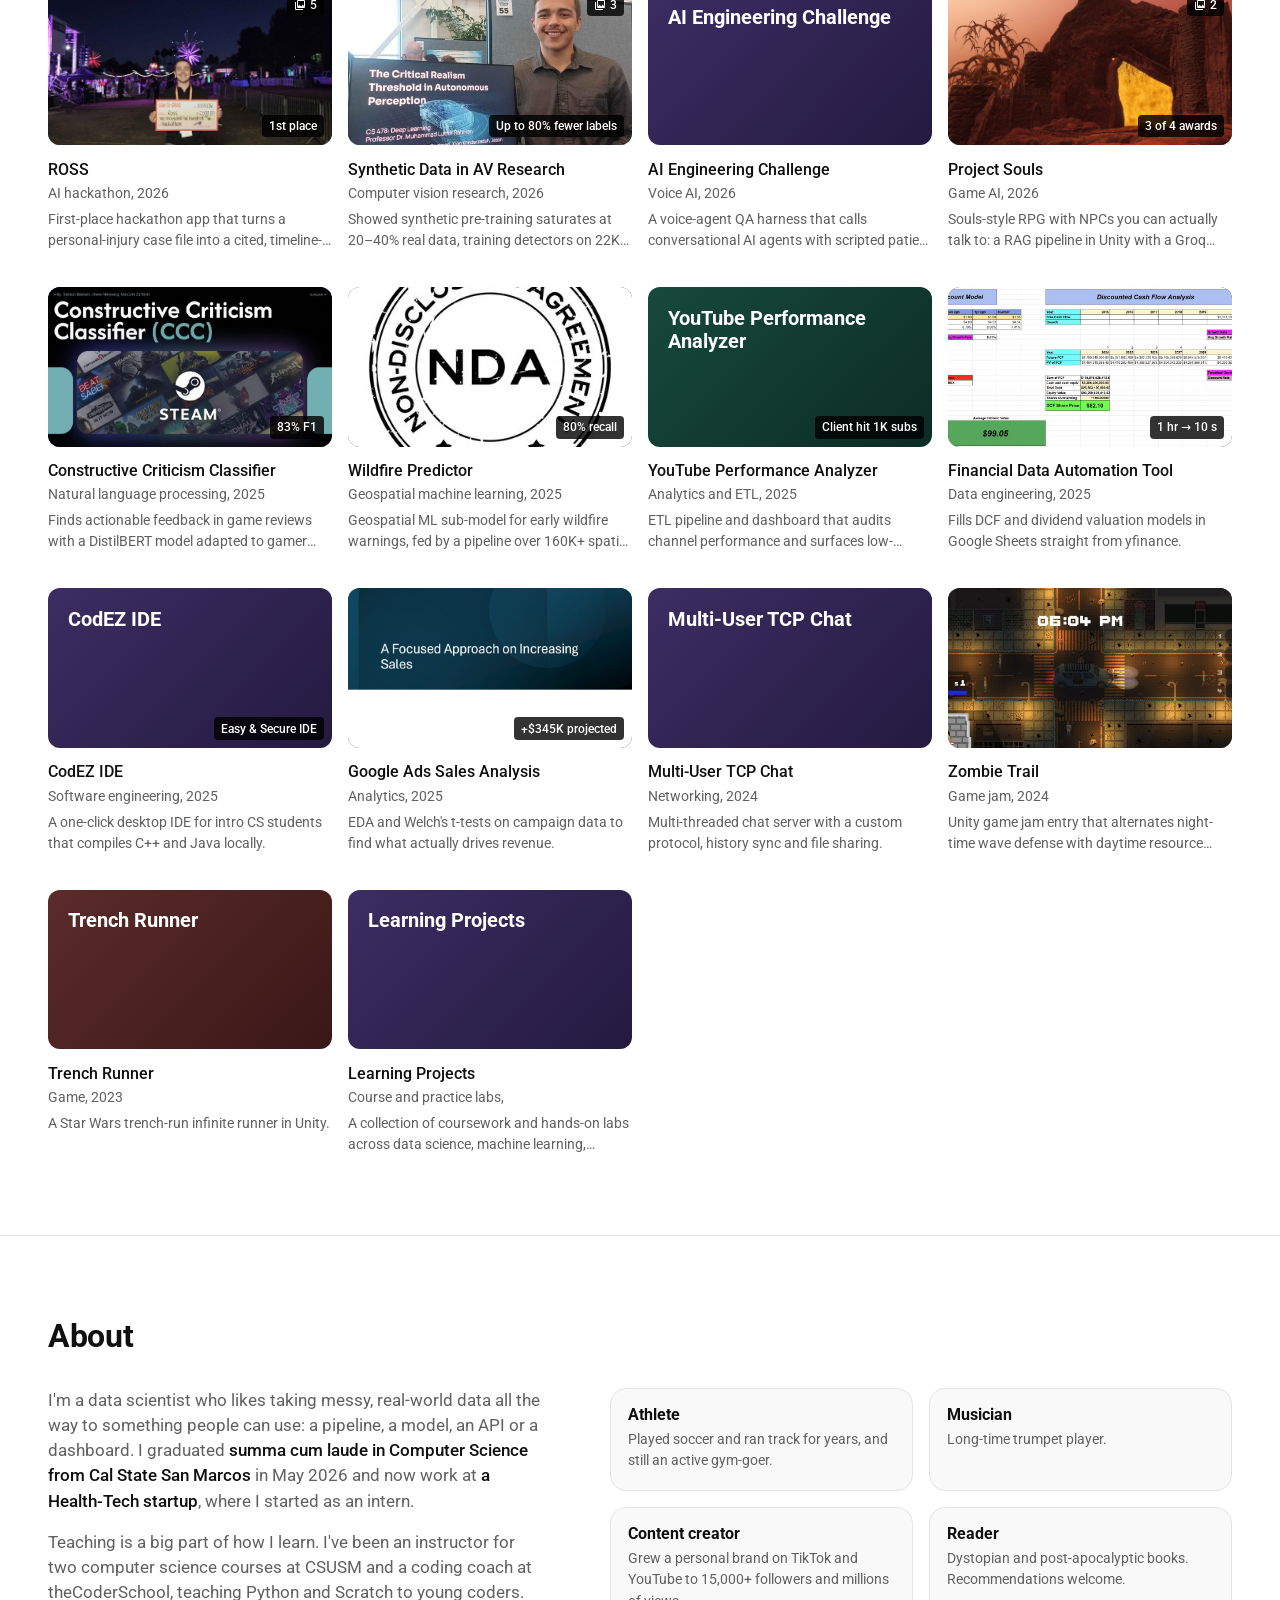
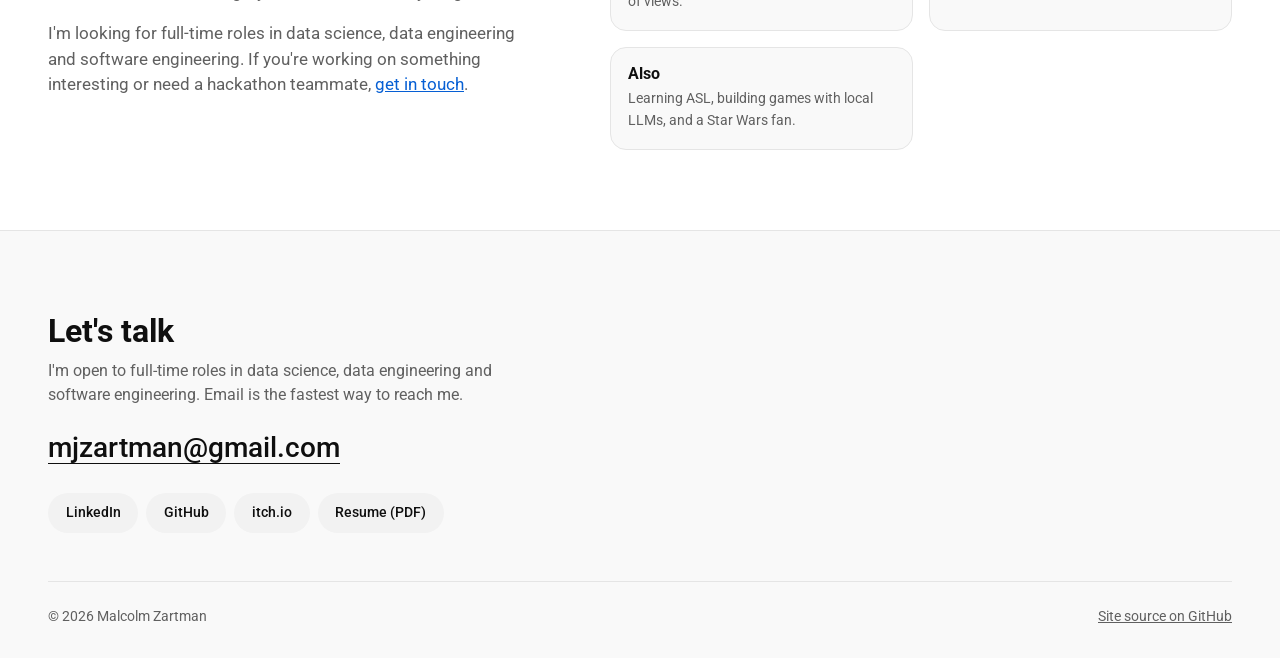
==== commit ecd63aeb: "Update index.html" ====
--- a/index.html
+++ b/index.html
@@ -563,7 +563,6 @@
               <li class="skill">Geospatial ML</li>
               <li class="skill">Unsupervised learning</li>
               <li class="skill">Distributed training on HPC</li>
-              <li class="skill">RAG and LLM integration</li>
             </ul>
           </li>
         </ul>
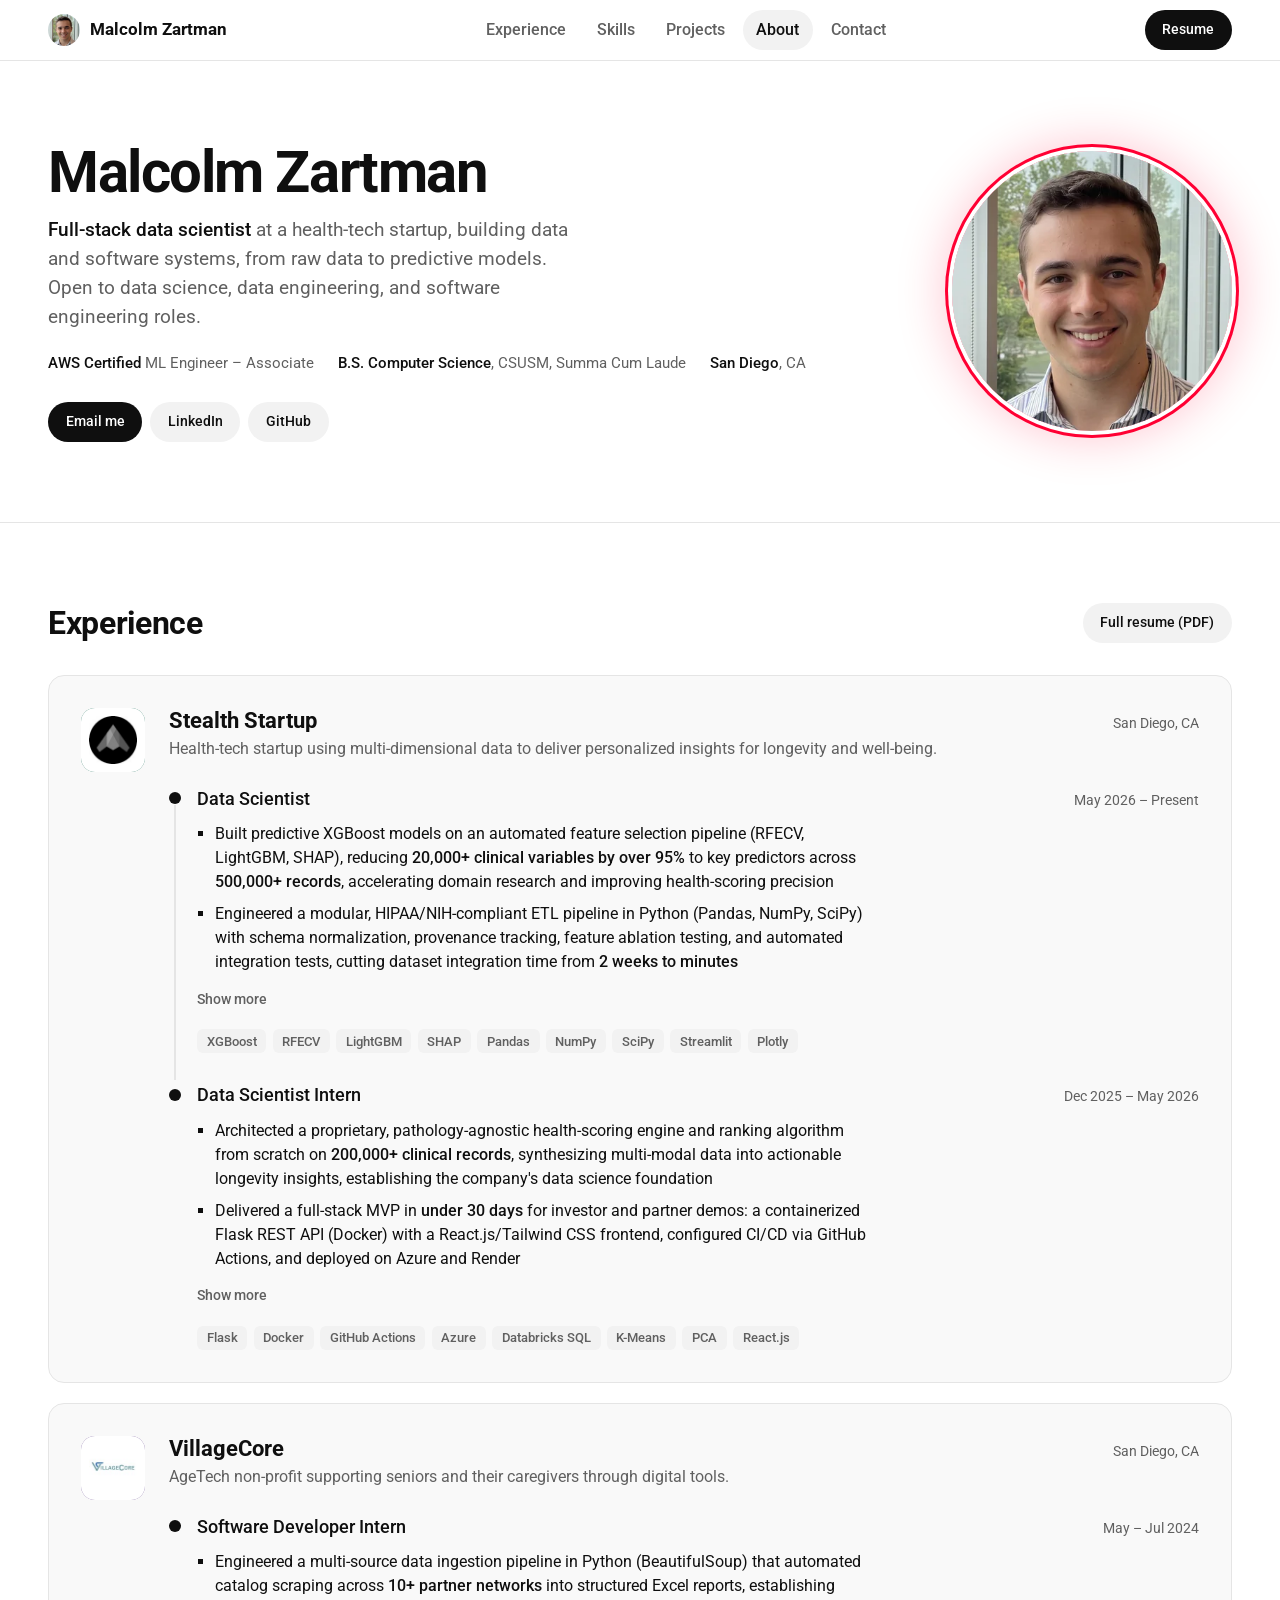
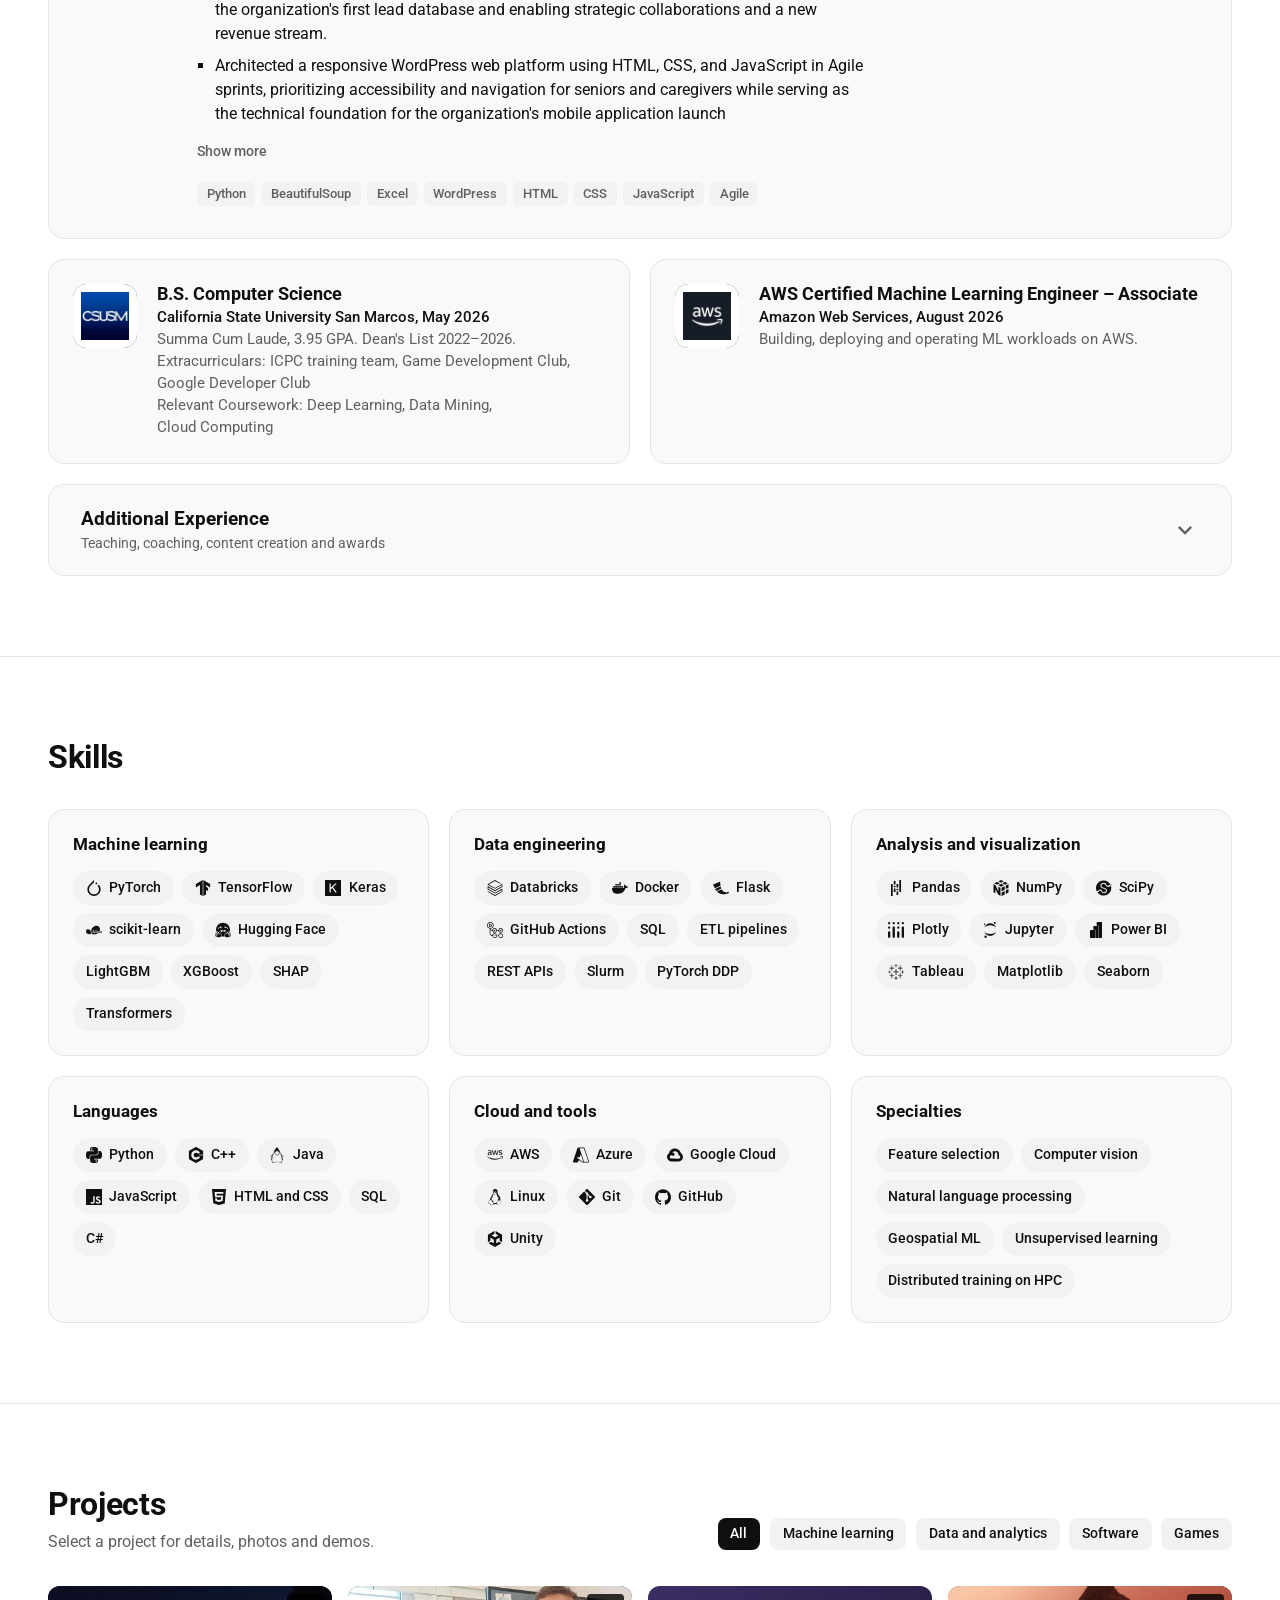
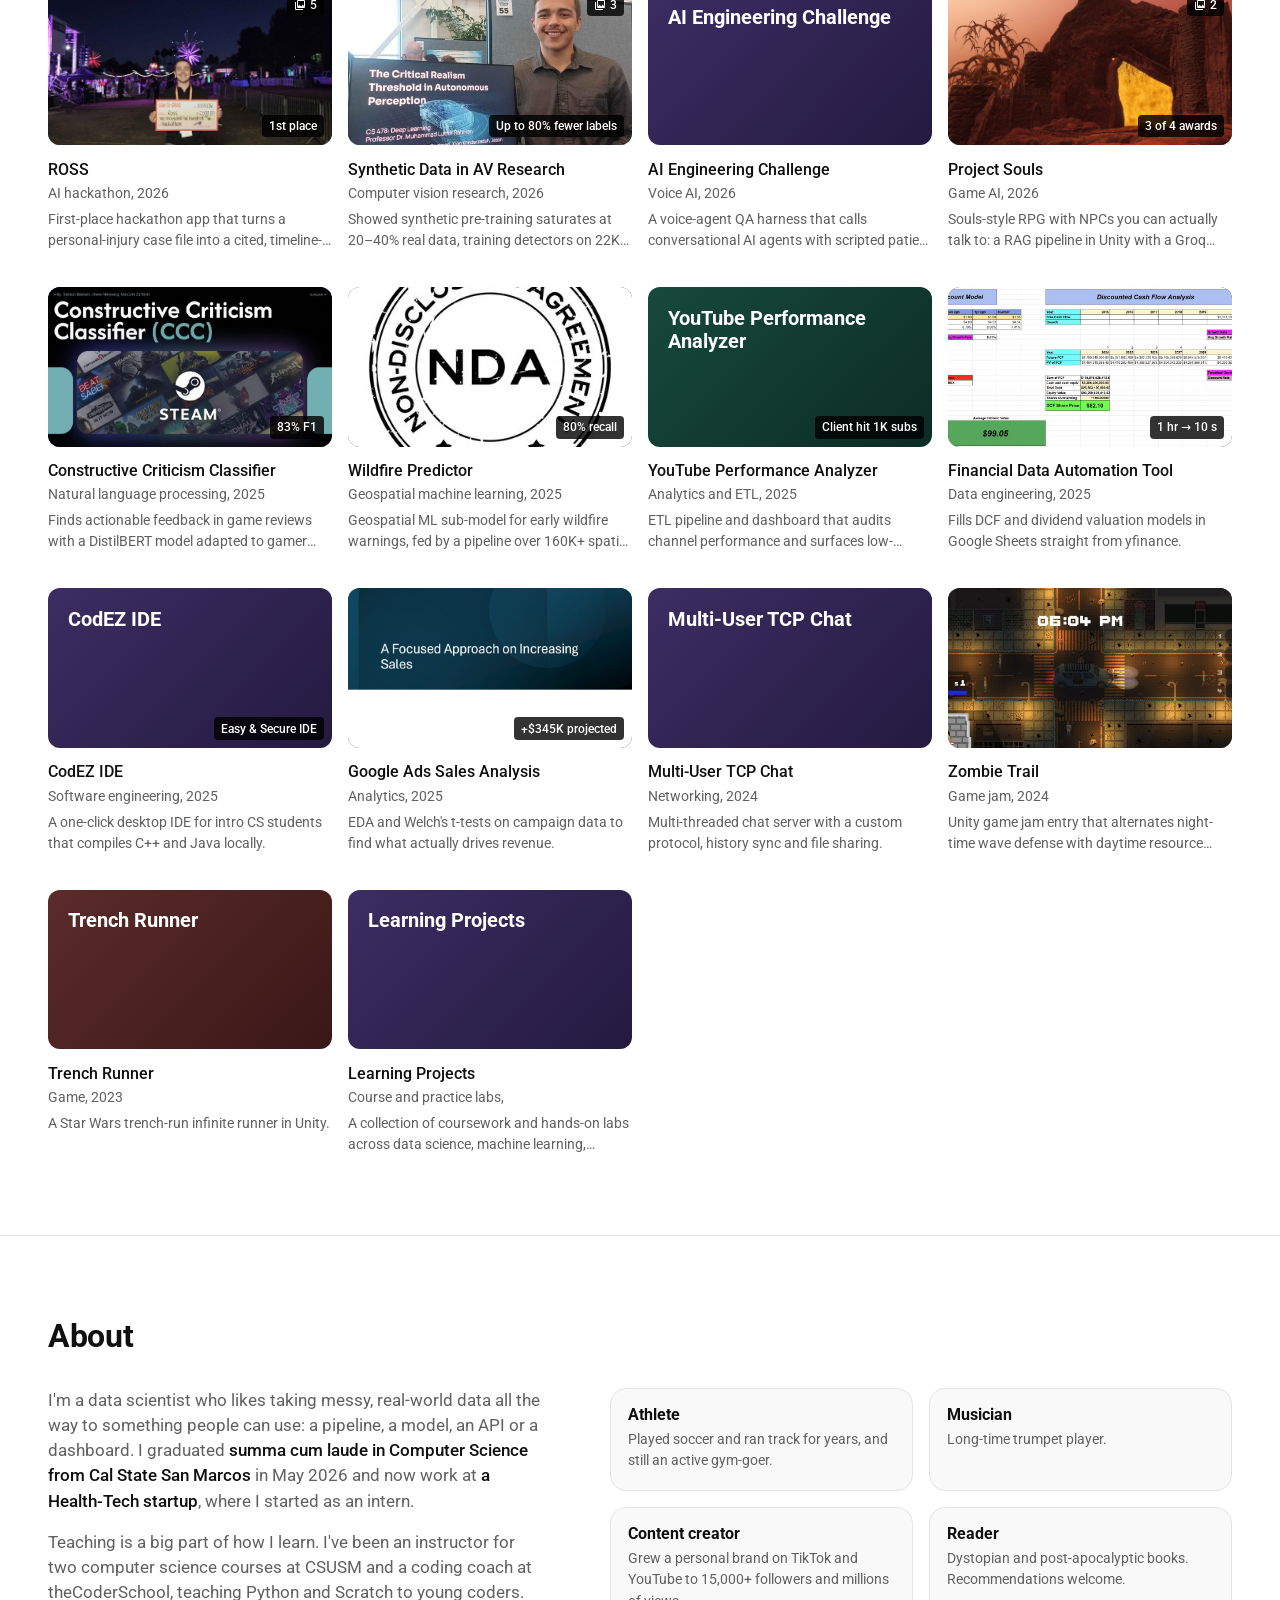
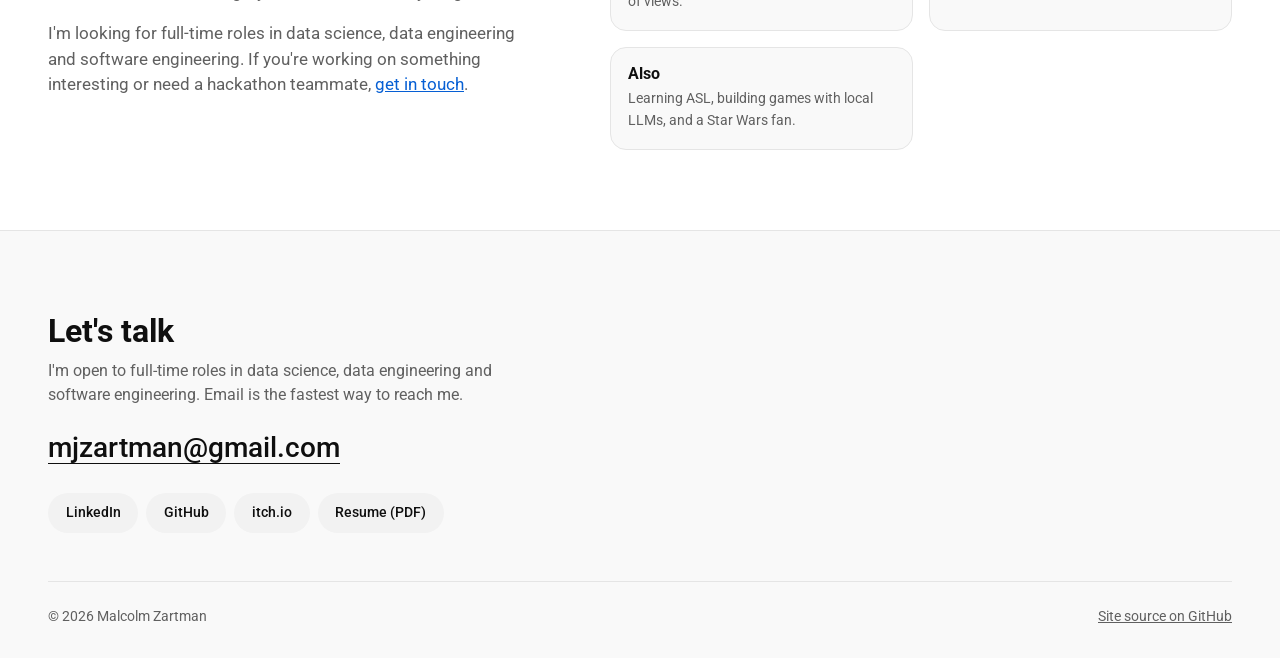
==== commit 197690af: "Update index.html" ====
--- a/index.html
+++ b/index.html
@@ -113,7 +113,7 @@
                     </li>
                     <li>Engineered a modular, HIPAA/NIH-compliant ETL pipeline in Python (Pandas, NumPy, SciPy) with
                       schema normalization, provenance tracking, feature ablation testing, and automated integration
-                      tests—cutting dataset integration time from <strong>2 weeks to minutes</strong></li>
+                      tests, cutting dataset integration time from <strong>2 weeks to minutes</strong></li>
                   </ul>
                   <details class="more">
                     <summary><span class="when-closed">Show more</span><span class="when-open">Show less</span>
@@ -150,7 +150,7 @@
                   <ul class="role-points">
                     <li>Architected a proprietary, pathology-agnostic health-scoring engine and ranking algorithm from
                       scratch on <strong>200,000+ clinical records</strong>, synthesizing multi-modal data into
-                      actionable longevity insights—establishing the company's data science foundation</li>
+                      actionable longevity insights, establishing the company's data science foundation</li>
                     <li>Delivered a full-stack MVP in <strong>under 30 days</strong> for investor and partner demos: a
                       containerized Flask REST API (Docker) with a React.js/Tailwind CSS frontend, configured CI/CD via
                       GitHub Actions, and deployed on Azure and Render</li>
